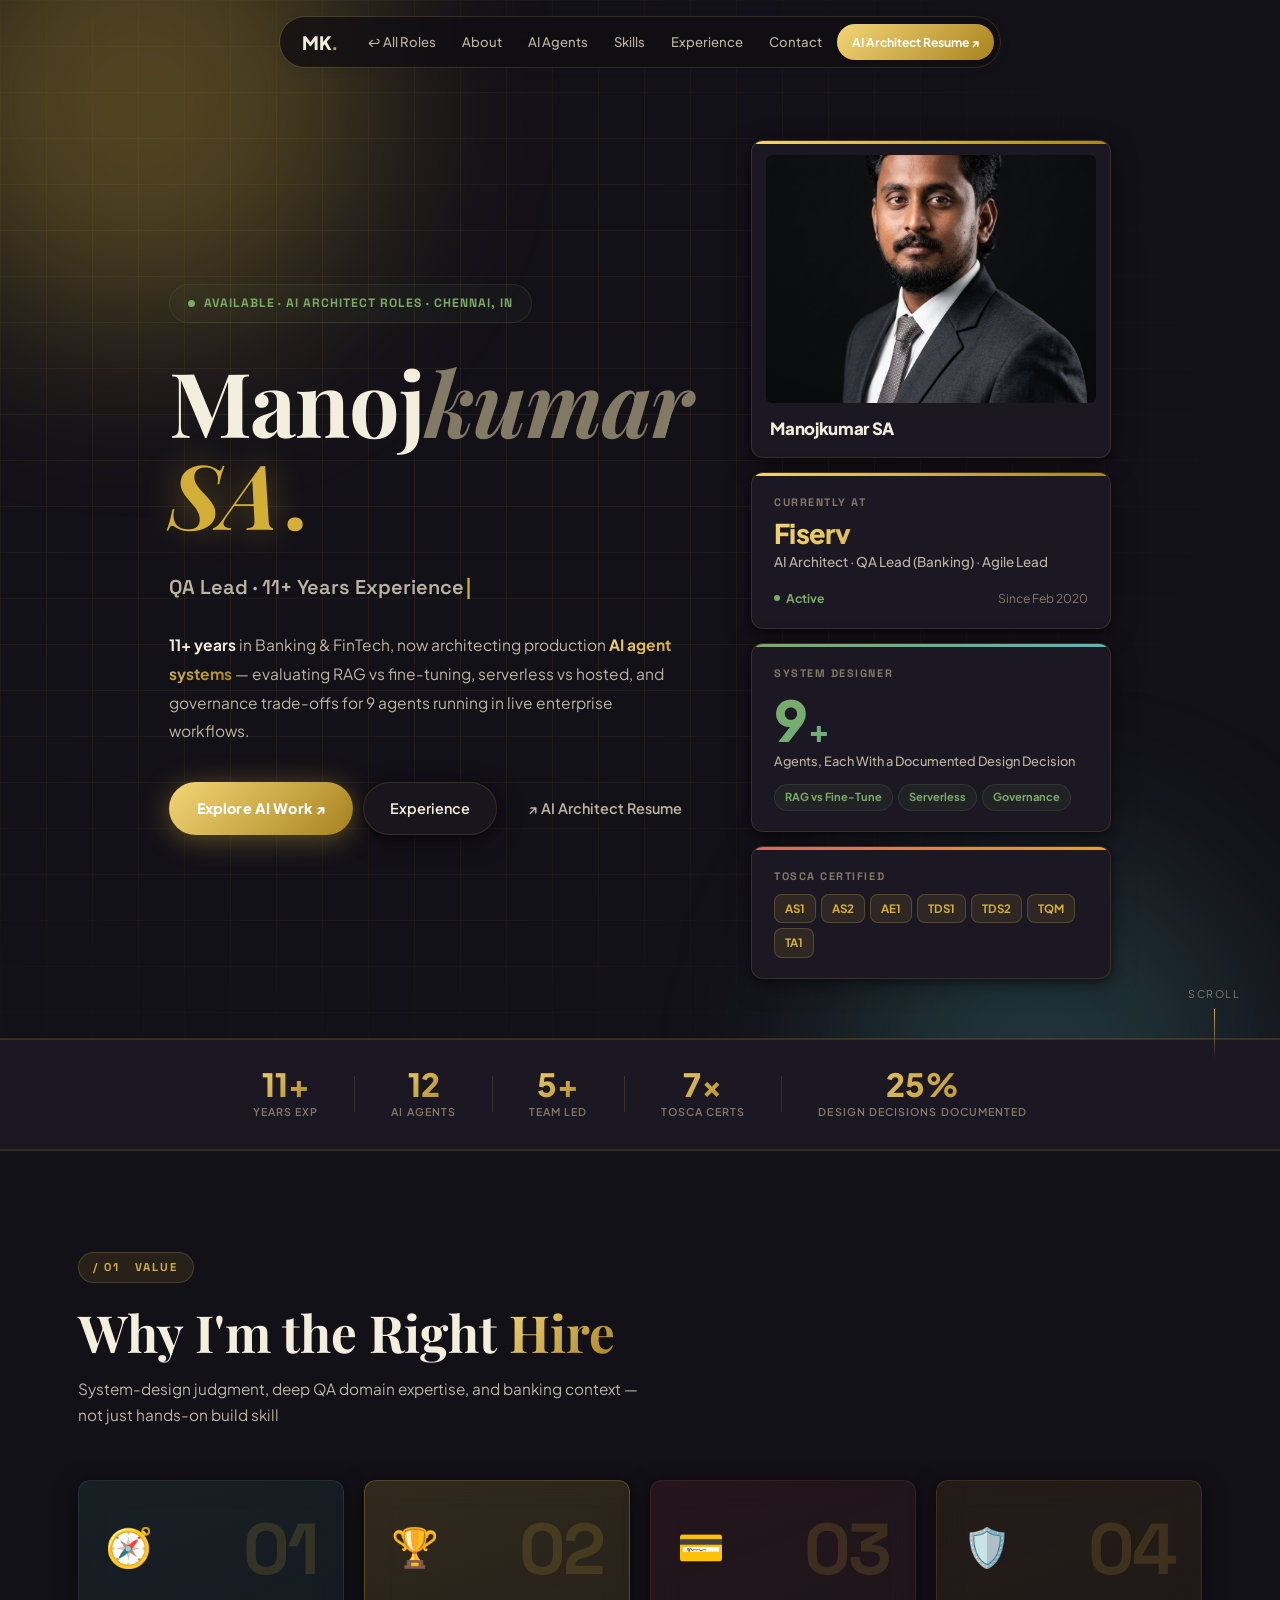
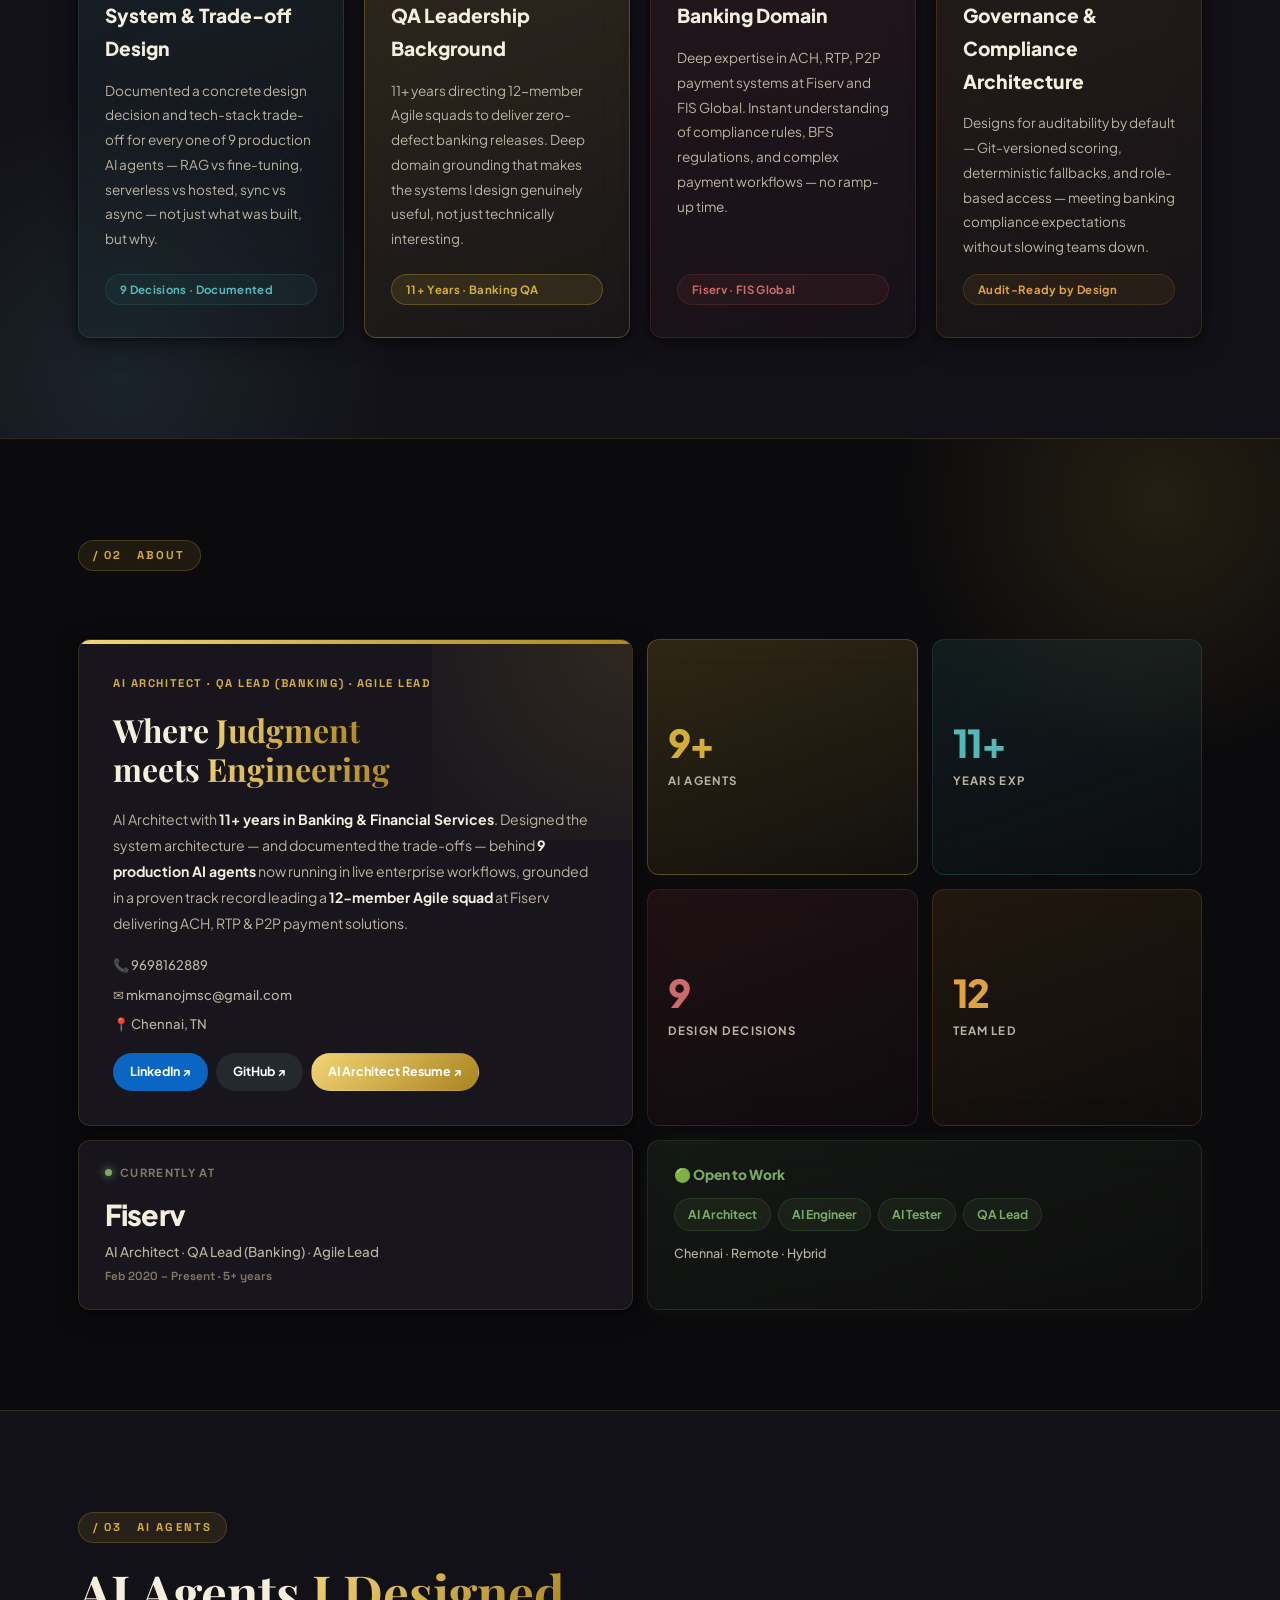
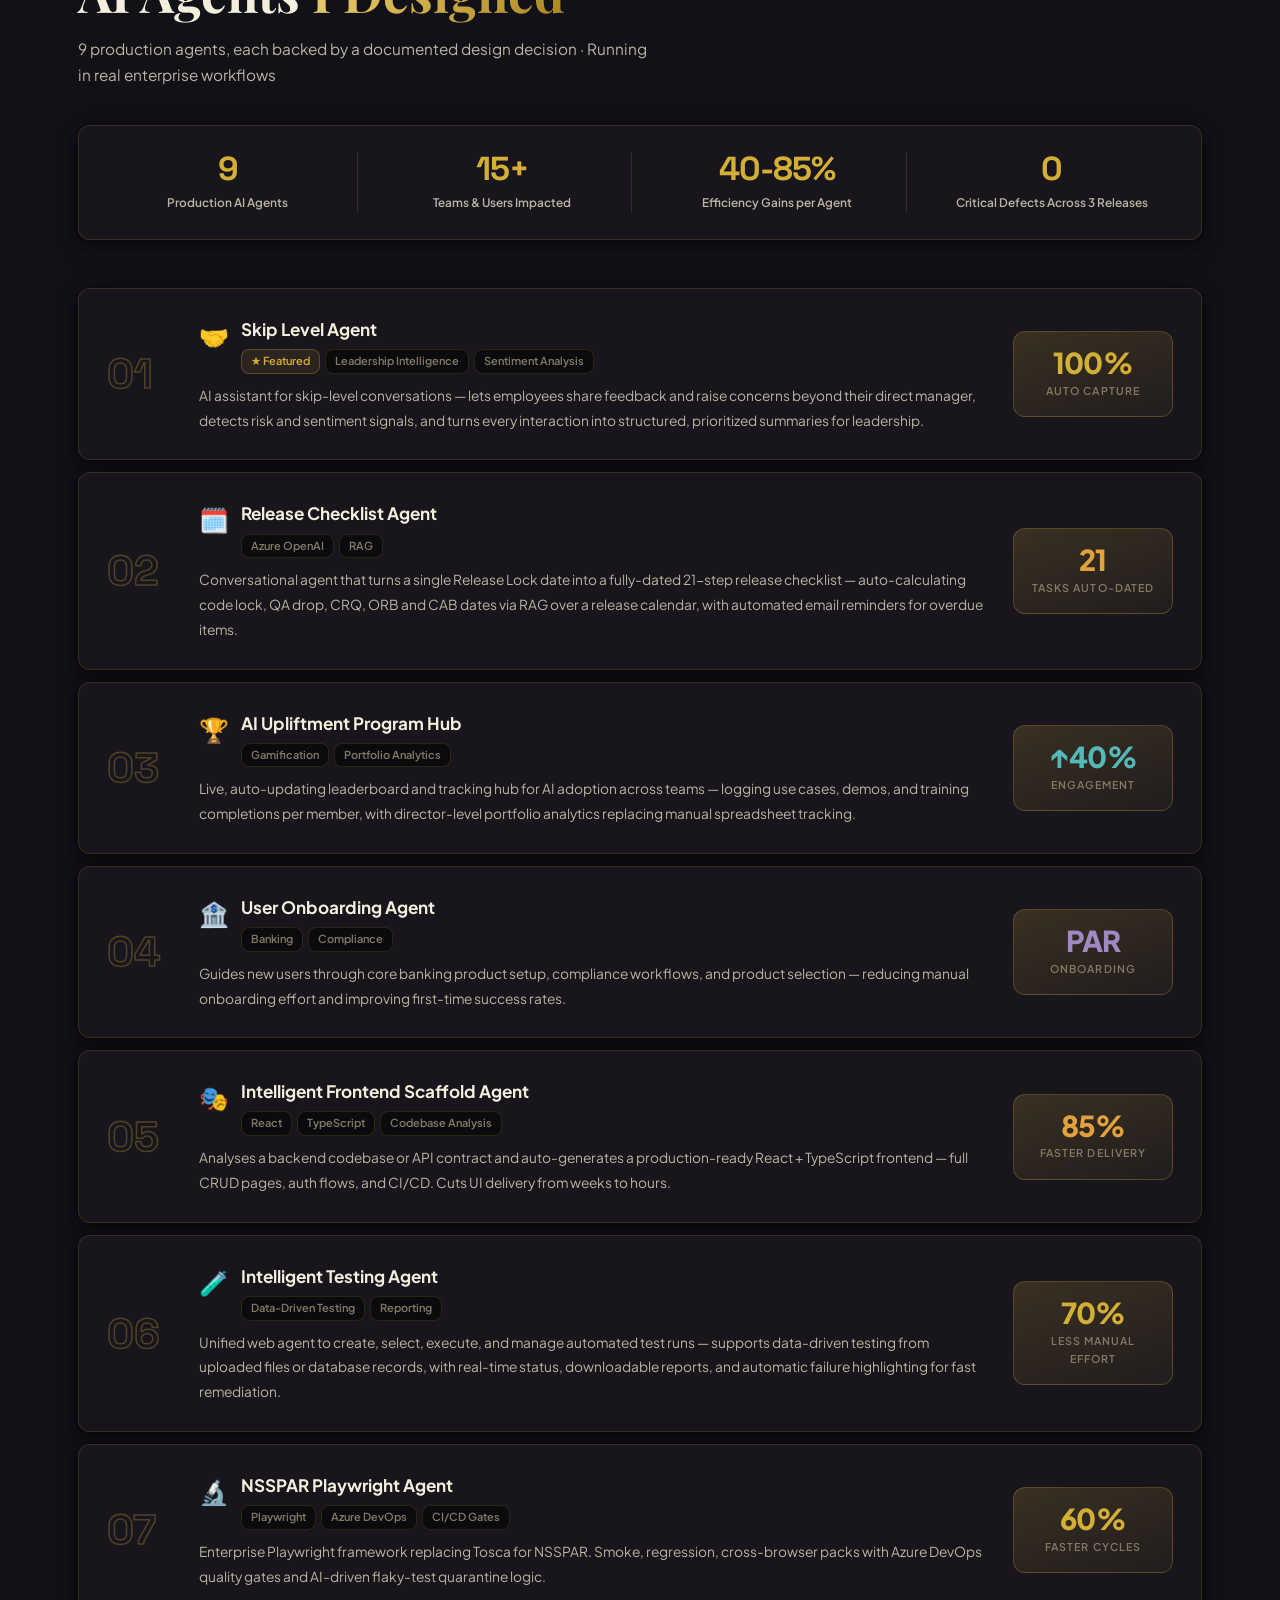
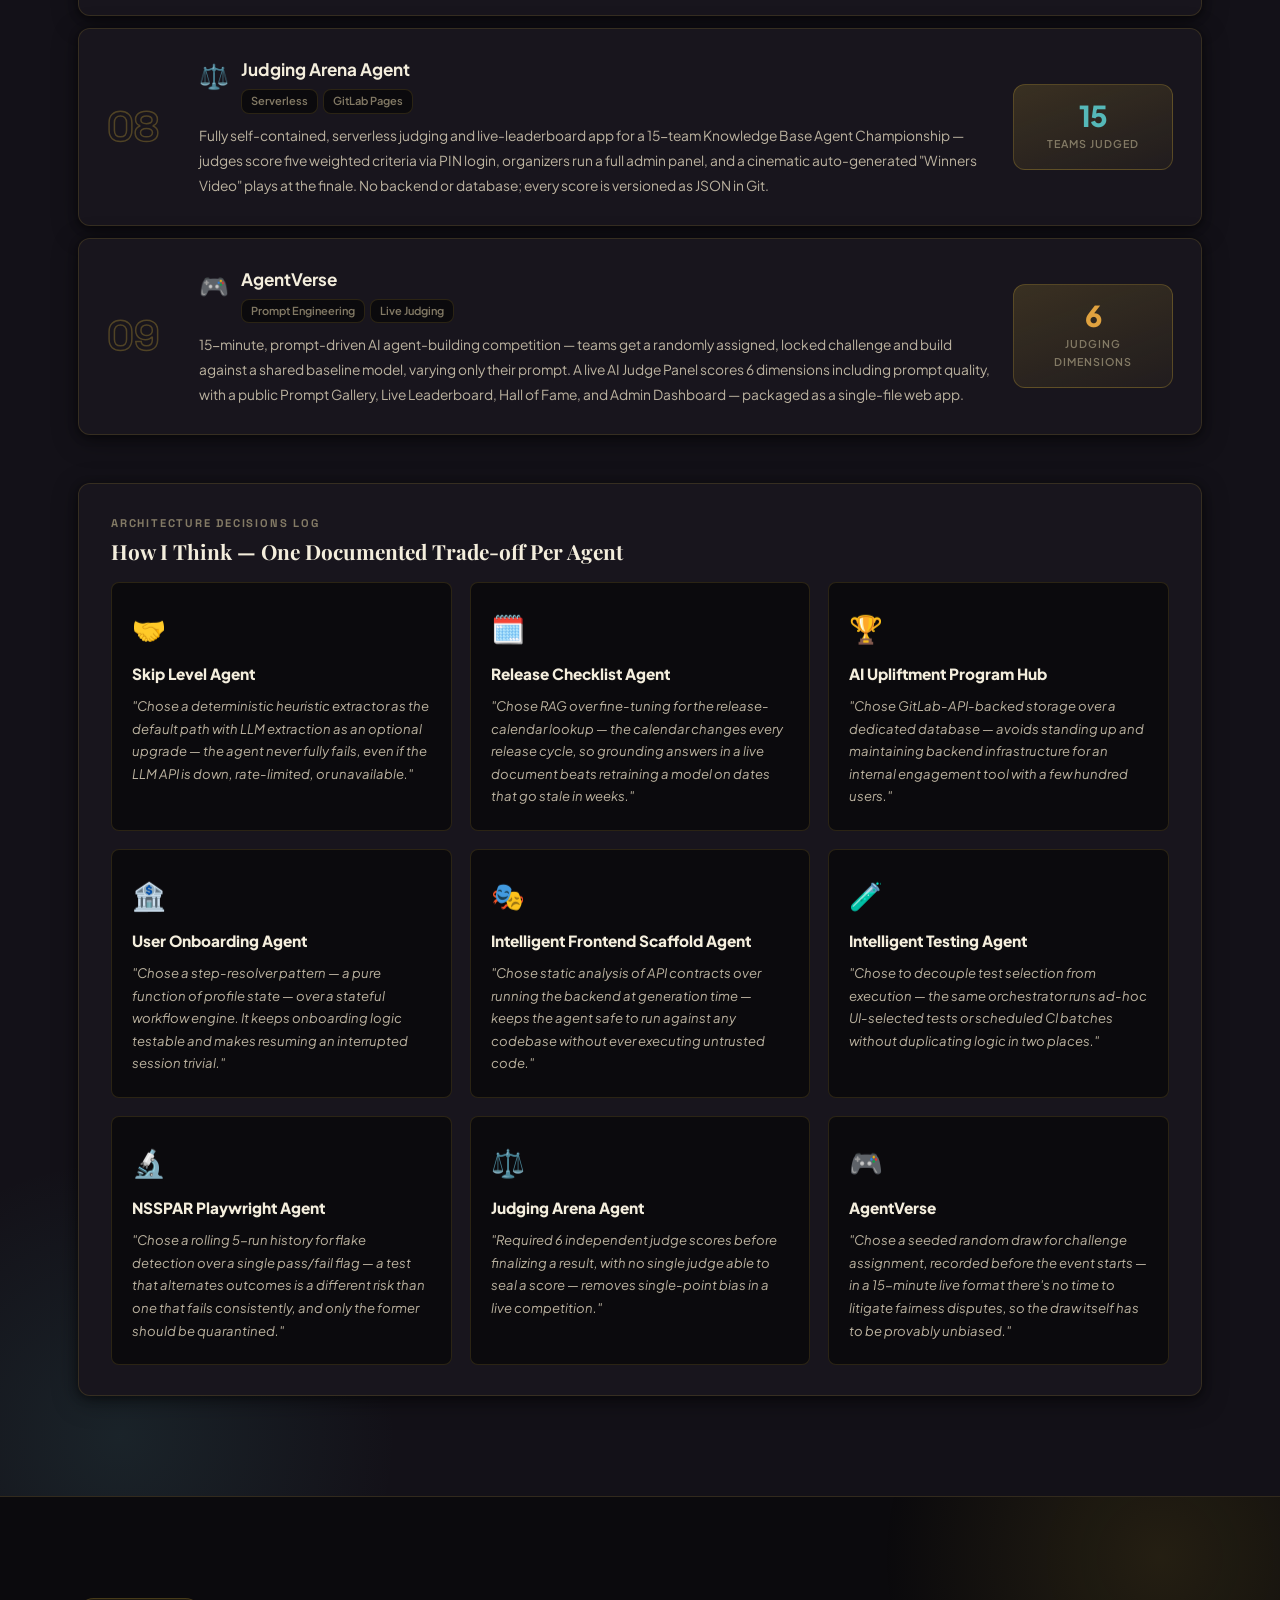
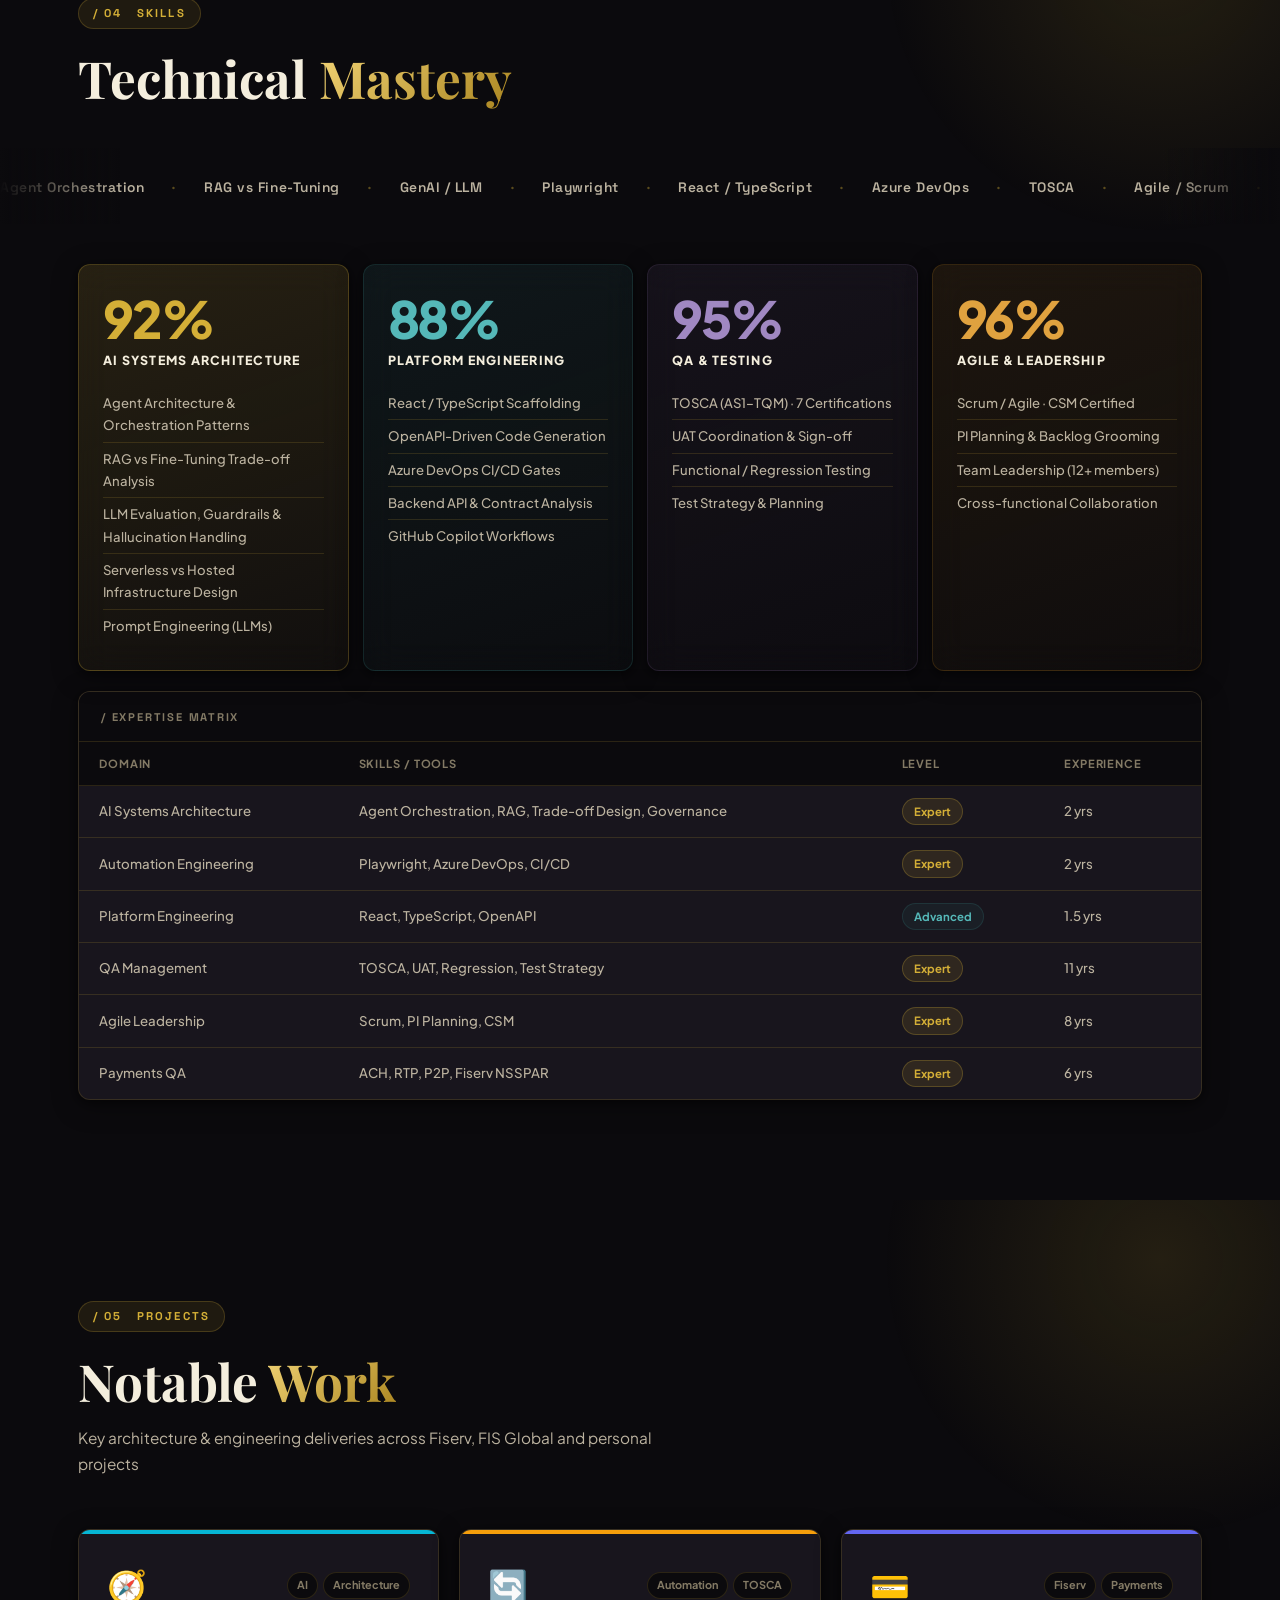
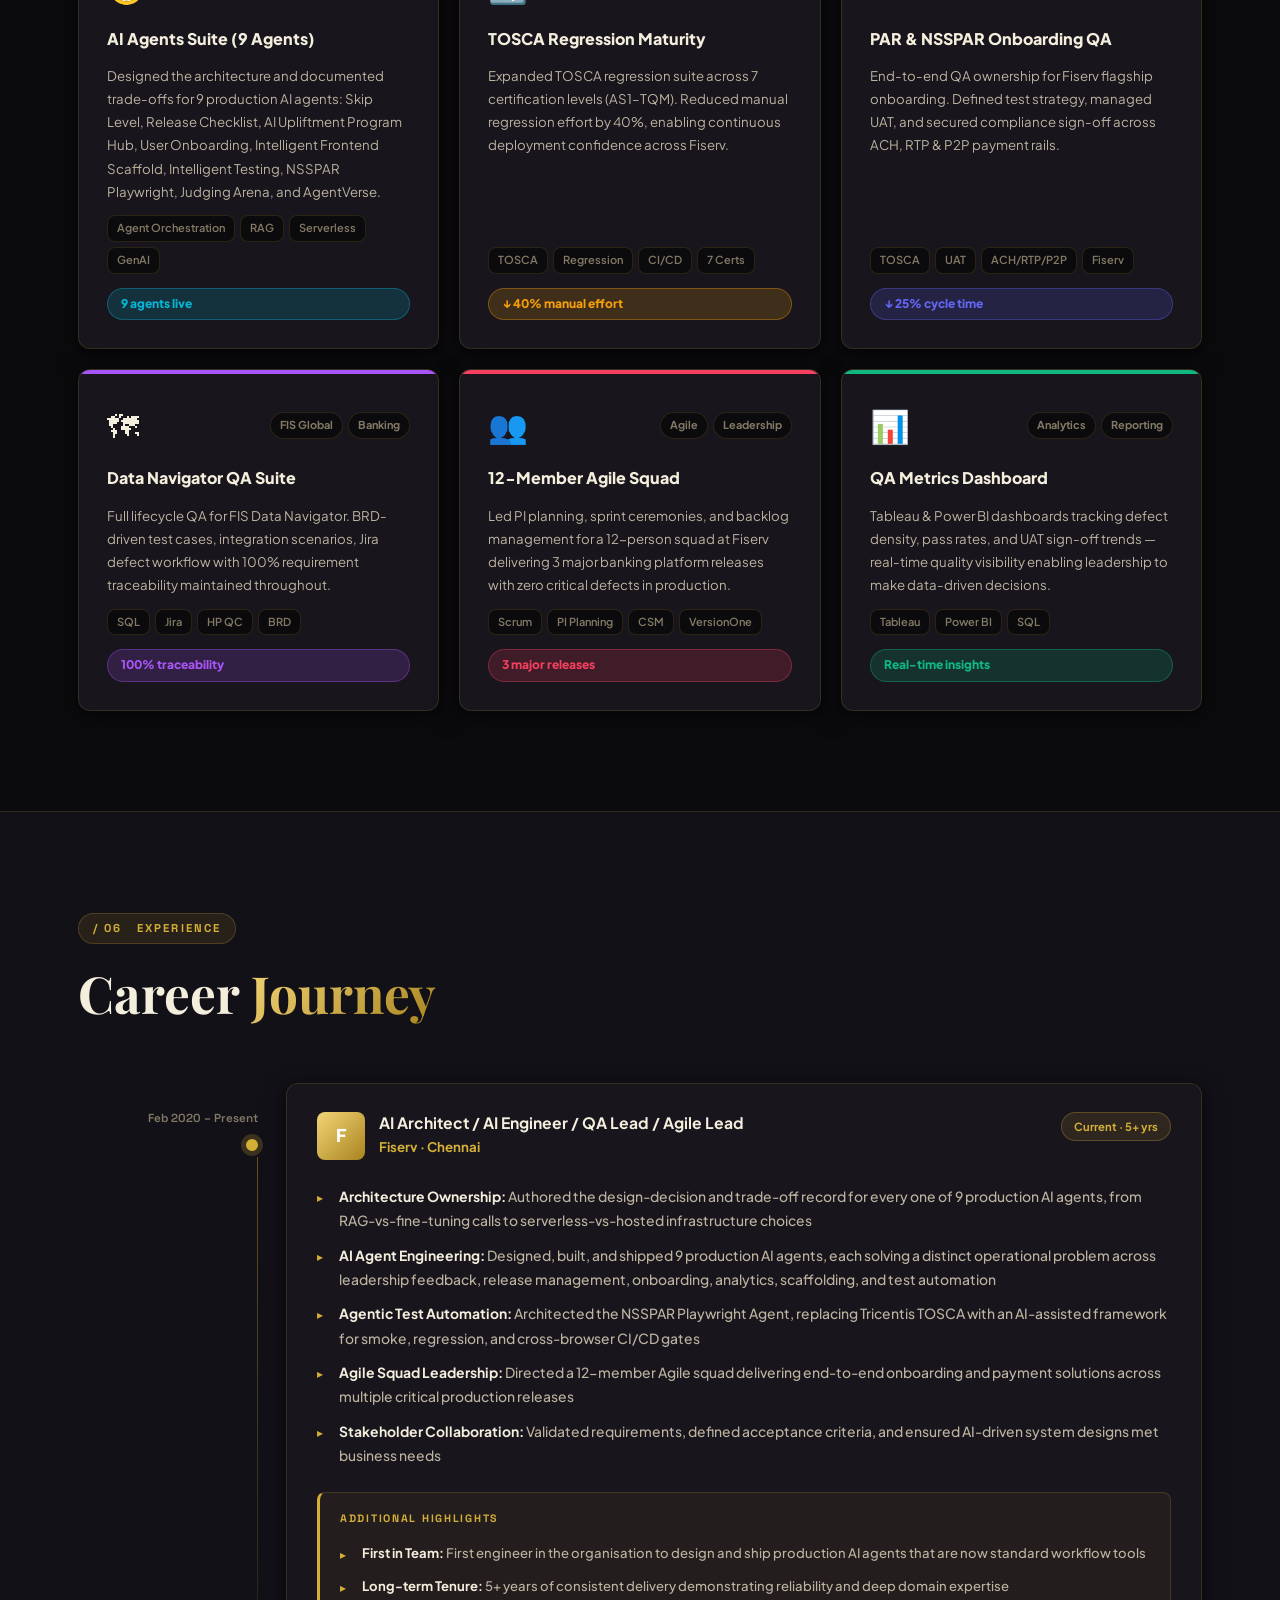
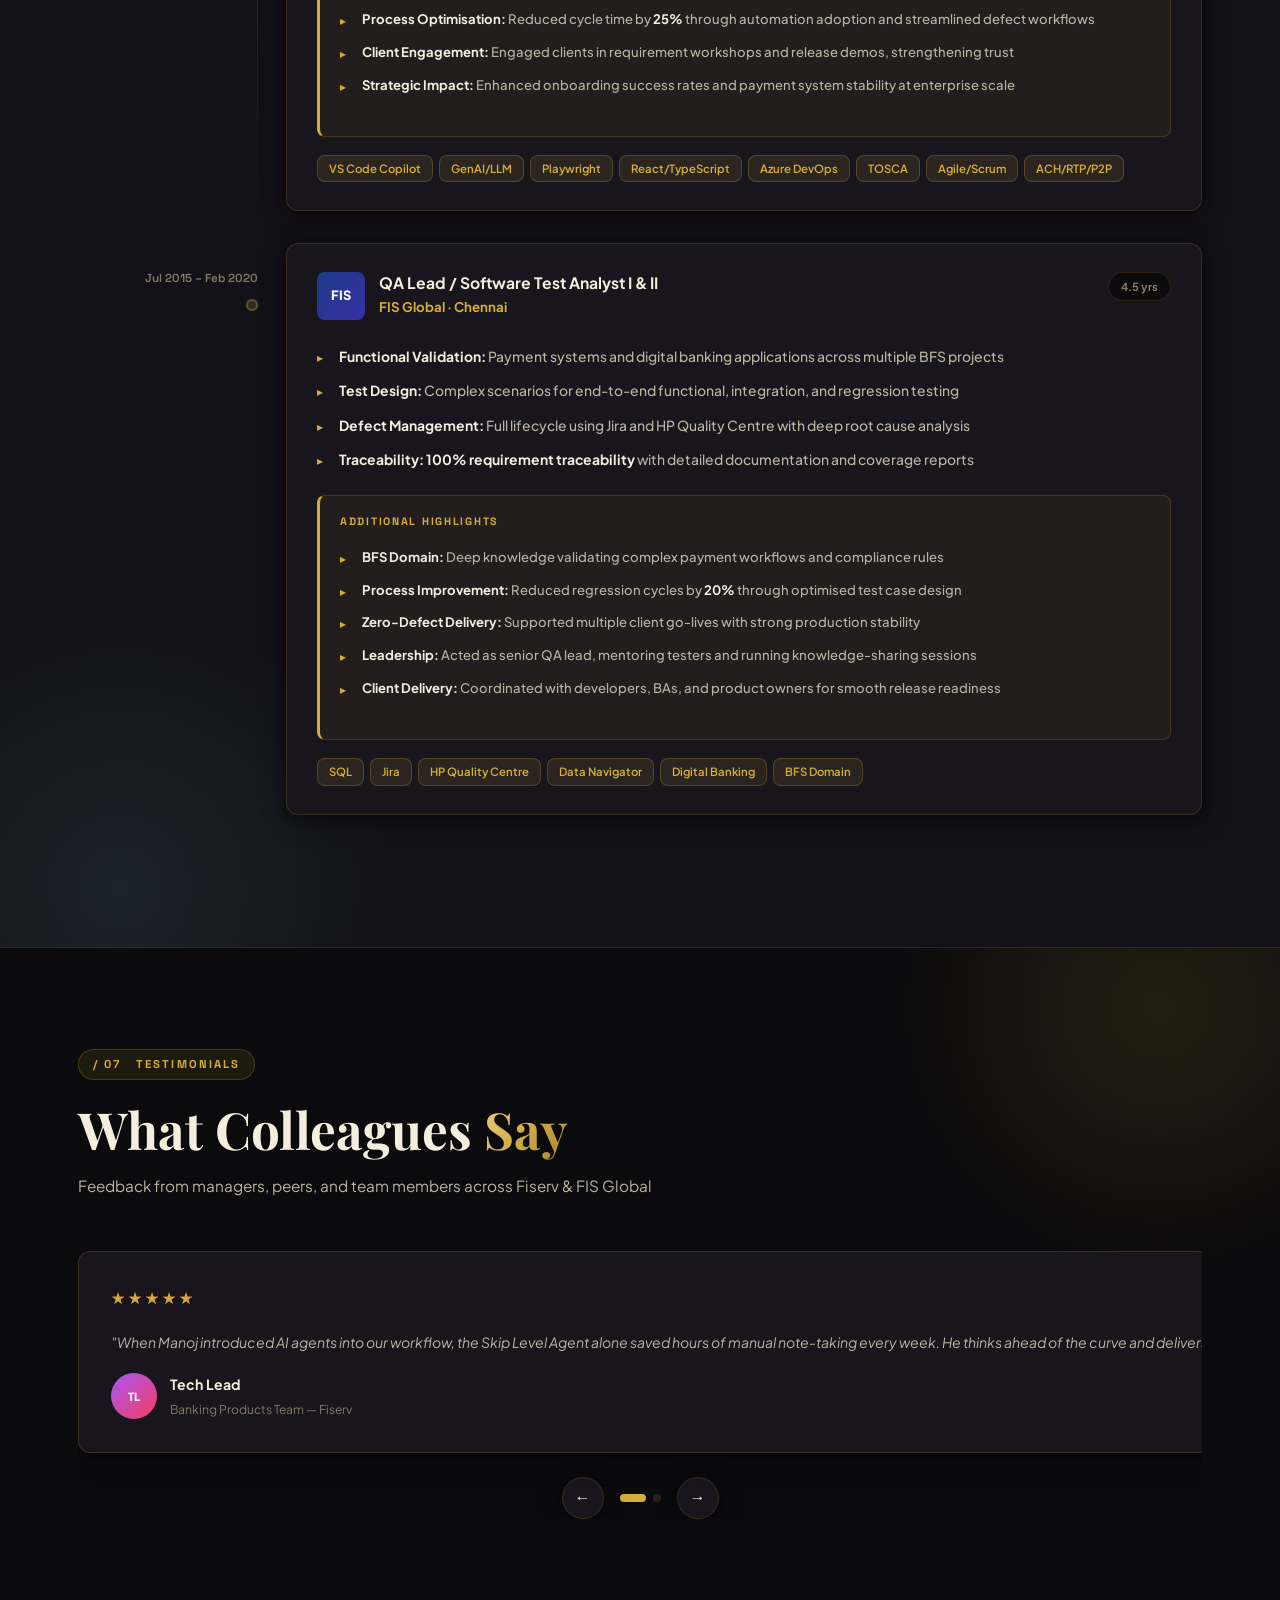
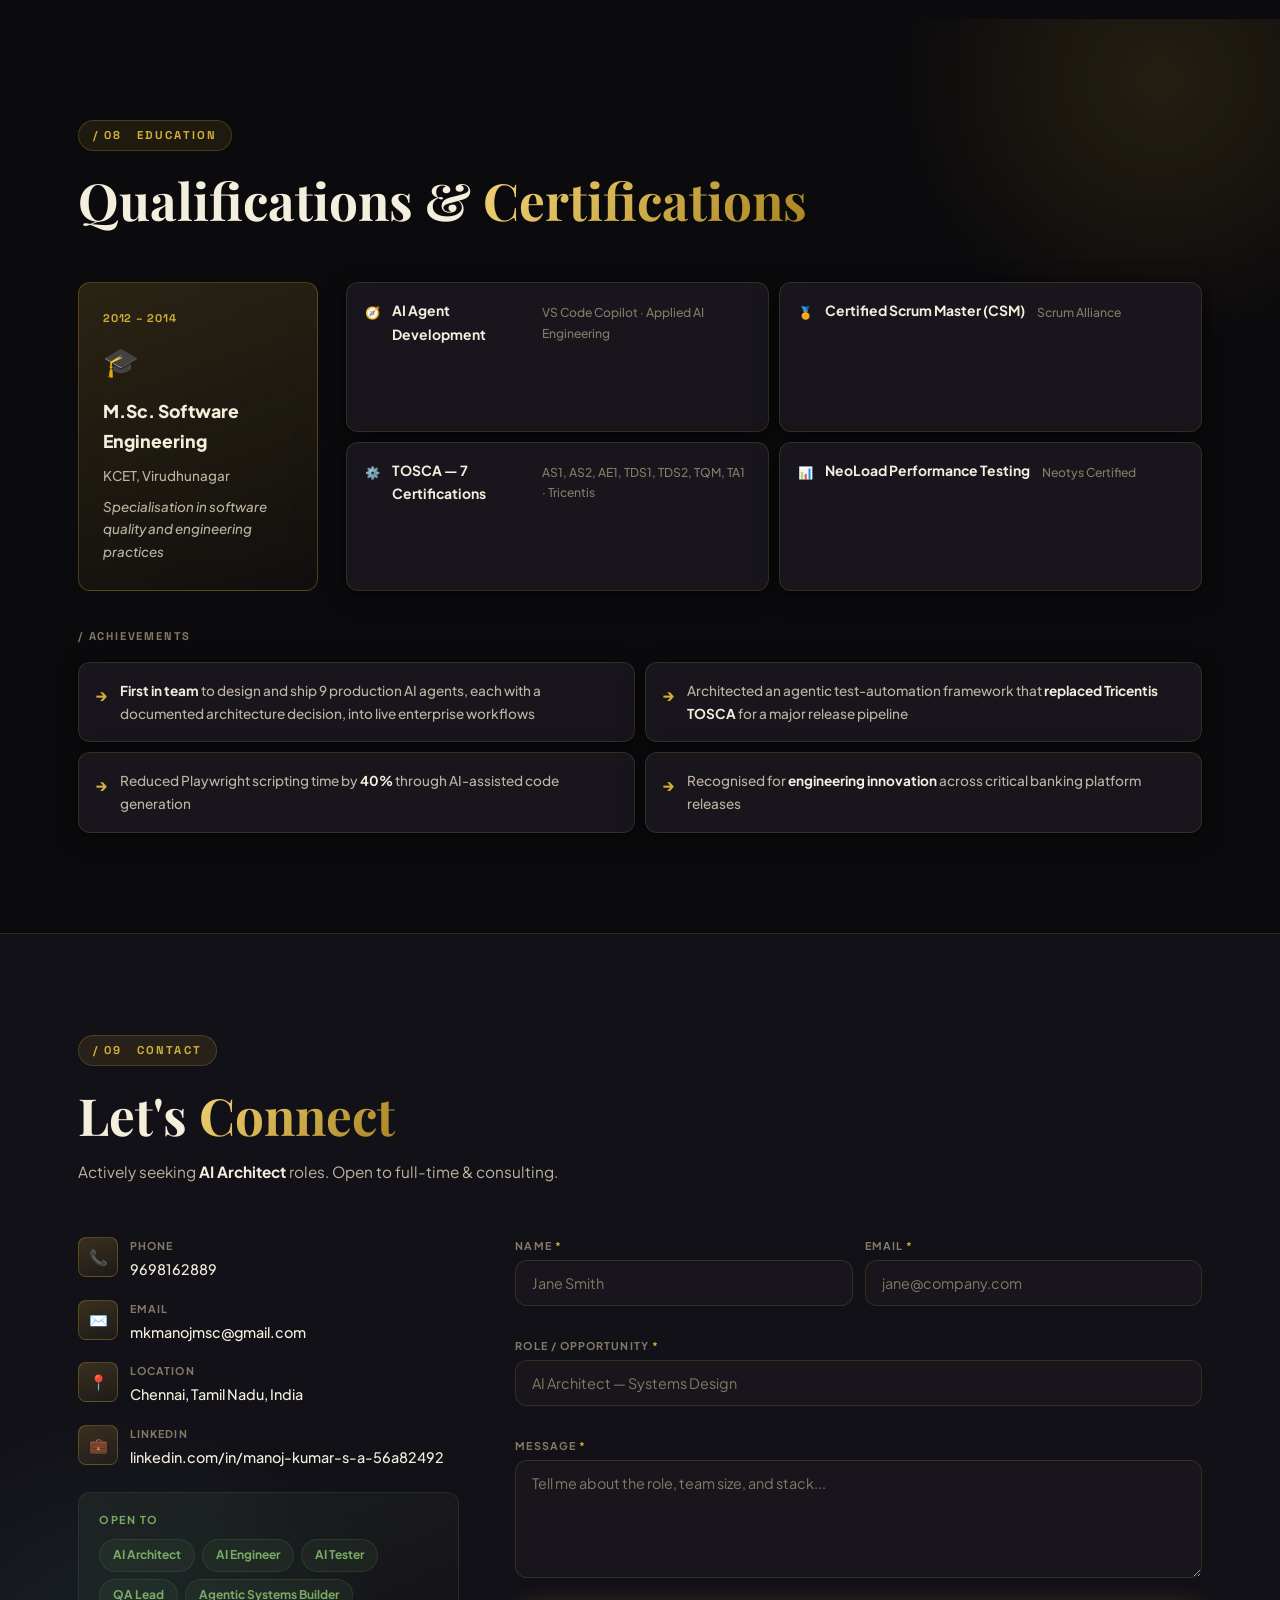
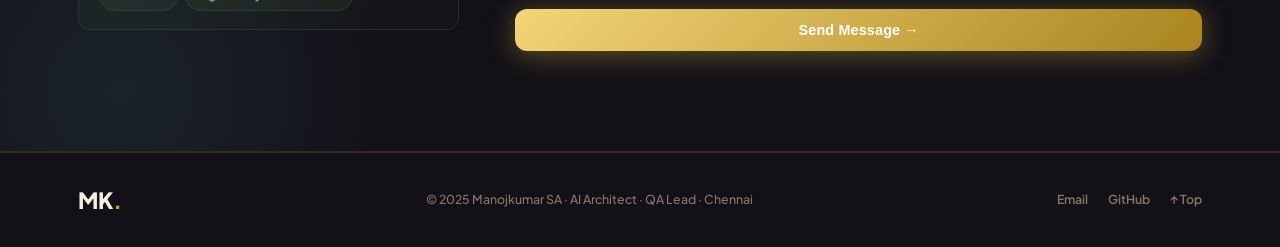
==== index-ai-architect.html @ 72732ecc "Add AI Architect page + resume, Architecture Decisions Log, and link it from role grid/chips" ====
<!DOCTYPE html>
<html lang="en">
<head>
  <meta charset="UTF-8"/>
<meta name="viewport" content="width=device-width, initial-scale=1.0">
  <title>Manojkumar SA — AI Architect · Systems &amp; Platform Design</title>
  <meta name="description" content="AI Architect with 11+ years in Banking &amp; FinTech, designing the system architecture behind 9 production AI agents — RAG vs fine-tuning, serverless vs hosted, and governance trade-offs documented end-to-end."/>
  <link rel="icon" type="image/jpeg" href="profile.jpg"/>
  <link rel="canonical" href="https://manojkumar1792.github.io/Manojkumar-Portfolio/index-ai-architect.html"/>
  <meta property="og:type" content="website"/>
  <meta property="og:title" content="Manojkumar SA — AI Architect · Systems &amp; Platform Design"/>
  <meta property="og:description" content="AI Architect designing the system architecture behind 9 production AI agents — RAG vs fine-tuning, serverless vs hosted, and governance trade-offs documented end-to-end."/>
  <meta property="og:image" content="https://manojkumar1792.github.io/Manojkumar-Portfolio/profile.jpg"/>
  <meta property="og:url" content="https://manojkumar1792.github.io/Manojkumar-Portfolio/index-ai-architect.html"/>
  <meta name="twitter:card" content="summary_large_image"/>
  <meta name="twitter:title" content="Manojkumar SA — AI Architect · Systems &amp; Platform Design"/>
  <meta name="twitter:description" content="AI Architect documenting design decisions and trade-offs behind 9 production AI agents."/>
  <meta name="twitter:image" content="https://manojkumar1792.github.io/Manojkumar-Portfolio/profile.jpg"/>
  <link rel="preconnect" href="https://fonts.googleapis.com"/>
  <link rel="preconnect" href="https://fonts.gstatic.com" crossorigin/>
  <link href="https://fonts.googleapis.com/css2?family=Playfair+Display:ital,wght@0,500;0,600;0,700;0,800;0,900;1,600&family=Plus+Jakarta+Sans:ital,wght@0,300;0,400;0,500;0,600;0,700;0,800;1,400&family=Space+Grotesk:wght@400;500;600;700&display=swap" rel="stylesheet"/>
  <link rel="stylesheet" href="style.css?v=4"/>
</head>
<body>

<!-- Scroll progress & cursor -->
<div id="scrollBar" class="scroll-bar"></div>
<div id="cursorGlow" class="cursor-glow"></div>

<!-- NAV: centered pill -->
<nav id="nav">
  <div class="nav-pill">
    <a href="#hero" class="nav-logo">MK<span>.</span></a>
    <ul class="nav-links" id="navLinks">
      <li><a href="index.html">↩ All Roles</a></li>
      <li><a href="#about">About</a></li>
      <li><a href="#ai-agents">AI Agents</a></li>
      <li><a href="#skills">Skills</a></li>
      <li><a href="#experience">Experience</a></li>
      <li><a href="#contact">Contact</a></li>
    </ul>
    <a href="resume-ai-architect.html" target="_blank" class="nav-resume">AI Architect Resume ↗</a>
    <button class="burger" id="burger" aria-label="Menu"><span></span><span></span><span></span></button>
  </div>
</nav>

<!-- HERO -->
<section class="hero" id="hero">
  <div class="hero-grid-bg"></div>
  <div class="hero-glow g1"></div>
  <div class="hero-glow g2"></div>

  <div class="hero-layout">
    <!-- LEFT -->
    <div class="hero-left">
      <div class="hero-avail">
        <span class="avail-dot"></span>
        Available · AI Architect Roles · Chennai, IN
      </div>

      <h1 class="hero-name">
        <span class="hn-top">Manoj<span class="hn-dim">kumar</span></span>
        <span class="hn-bot"><span class="hn-grad">SA</span><span class="hn-dot">.</span></span>
      </h1>

      <div class="hero-role-wrap">
        <span id="typedRole"></span><span class="role-cursor">|</span>
      </div>

      <p class="hero-desc">
        <strong>11+ years</strong> in Banking &amp; FinTech, now architecting
        production <strong class="hero-ai-label">AI agent systems</strong> — evaluating RAG vs
        fine-tuning, serverless vs hosted, and governance trade-offs for 9 agents
        running in live enterprise workflows.
      </p>

      <div class="hero-actions">
        <a href="#ai-agents" class="btn-neon">Explore AI Work ↗</a>
        <a href="#experience" class="btn-outline">Experience</a>
        <a href="resume-ai-architect.html" target="_blank" class="btn-ghost">↗ AI Architect Resume</a>
      </div>
    </div>

    <!-- RIGHT: floating info cards -->
    <div class="hero-right">
      <div class="hf-card hero-photo-card">
        <img class="hero-photo" src="profile.jpg" alt="Manojkumar SA"/>
        <div class="hero-photo-name">Manojkumar SA</div>
      </div>
      <div class="hf-card hfc-top float-a">
        <div class="hfc-eyebrow">Currently at</div>
        <div class="hfc-co">Fiserv</div>
        <div class="hfc-role">AI Architect · QA Lead (Banking) · Agile Lead</div>
        <div class="hfc-footer">
          <span class="hfc-live"><span></span>Active</span>
          <span>Since Feb 2020</span>
        </div>
      </div>

      <div class="hf-card hfc-mid float-b">
        <div class="hfc-eyebrow">System Designer</div>
        <div class="hfc-big">9<span>+</span></div>
        <div class="hfc-sub">Agents, Each With a Documented Design Decision</div>
        <div class="hfc-tags">
          <span>RAG vs Fine-Tune</span><span>Serverless</span><span>Governance</span>
        </div>
      </div>

      <div class="hf-card hfc-bot float-c">
        <div class="hfc-eyebrow">TOSCA Certified</div>
        <div class="hfc-certs">
          <span>AS1</span><span>AS2</span><span>AE1</span><span>TDS1</span>
          <span>TDS2</span><span>TQM</span><span>TA1</span>
        </div>
      </div>
    </div>
  </div>

  <!-- KPI strip -->
  <div class="hero-kpis">
    <div class="hk"><span class="hk-n">11+</span><span class="hk-l">Years Exp</span></div>
    <div class="hk-sep"></div>
    <div class="hk"><span class="hk-n">9+</span><span class="hk-l">AI Agents</span></div>
    <div class="hk-sep"></div>
    <div class="hk"><span class="hk-n">12</span><span class="hk-l">Team Led</span></div>
    <div class="hk-sep"></div>
    <div class="hk"><span class="hk-n">7×</span><span class="hk-l">TOSCA Certs</span></div>
    <div class="hk-sep"></div>
    <div class="hk"><span class="hk-n">9</span><span class="hk-l">Design Decisions Documented</span></div>
  </div>

  <a class="hero-scroll" href="#about"><span>scroll</span><div class="hs-line"></div></a>
</section>

<!-- WHY HIRE ME -->
<section class="section s-alt" id="value">
  <div class="container">
    <div class="sec-label">/ 01 &nbsp; Value</div>
    <h2 class="sec-h2">Why I'm the Right <span class="text-grad">Hire</span></h2>
    <p class="sec-sub">System-design judgment, deep QA domain expertise, and banking context — not just hands-on build skill</p>
    <div class="vp-grid">

      <div class="vp-card vc-cyan reveal">
        <div class="vp-top"><span class="vp-ico">🧭</span><span class="vp-num">01</span></div>
        <h3>System &amp; Trade-off Design</h3>
        <p>Documented a concrete design decision and tech-stack trade-off for every one of 9 production AI agents — RAG vs fine-tuning, serverless vs hosted, sync vs async — not just what was built, but why.</p>
        <span class="vp-badge">9 Decisions · Documented</span>
      </div>

      <div class="vp-card vc-indigo reveal">
        <div class="vp-top"><span class="vp-ico">🏆</span><span class="vp-num">02</span></div>
        <h3>QA Leadership Background</h3>
        <p>11+ years directing 12-member Agile squads to deliver zero-defect banking releases. Deep domain grounding that makes the systems I design genuinely useful, not just technically interesting.</p>
        <span class="vp-badge">11+ Years · Banking QA</span>
      </div>

      <div class="vp-card vc-rose reveal">
        <div class="vp-top"><span class="vp-ico">💳</span><span class="vp-num">03</span></div>
        <h3>Banking Domain</h3>
        <p>Deep expertise in ACH, RTP, P2P payment systems at Fiserv and FIS Global. Instant understanding of compliance rules, BFS regulations, and complex payment workflows — no ramp-up time.</p>
        <span class="vp-badge">Fiserv · FIS Global</span>
      </div>

      <div class="vp-card vc-amber reveal">
        <div class="vp-top"><span class="vp-ico">🛡️</span><span class="vp-num">04</span></div>
        <h3>Governance &amp; Compliance Architecture</h3>
        <p>Designs for auditability by default — Git-versioned scoring, deterministic fallbacks, and role-based access — meeting banking compliance expectations without slowing teams down.</p>
        <span class="vp-badge">Audit-Ready by Design</span>
      </div>

    </div>
  </div>
</section>

<!-- ABOUT BENTO -->
<section class="section" id="about">
  <div class="container">
    <div class="sec-label">/ 02 &nbsp; About</div>

    <div class="bento">
      <!-- Bio card — 2×2 -->
      <div class="bento-bio reveal">
        <div class="bb-tag">AI Architect · QA Lead (Banking) · Agile Lead</div>
        <h2 class="bb-h">Where <em>Judgment</em><br/>meets <em>Engineering</em></h2>
        <p class="bb-body">AI Architect with <strong>11+ years in Banking &amp; Financial Services</strong>.
        Designed the system architecture — and documented the trade-offs — behind <strong>9 production AI agents</strong> now
        running in live enterprise workflows, grounded in a proven track record leading a <strong>12-member Agile squad</strong>
        at Fiserv delivering ACH, RTP &amp; P2P payment solutions.</p>
        <div class="bb-contacts">
          <a href="tel:9698162889" class="bbc">📞 9698162889</a>
          <a href="mailto:mkmanojmsc@gmail.com" class="bbc">✉ mkmanojmsc@gmail.com</a>
          <span class="bbc">📍 Chennai, TN</span>
        </div>
        <div class="bb-soc">
          <a href="https://www.linkedin.com/in/manoj-kumar-s-a-56a82492/" target="_blank" rel="noopener" class="bbsoc linkedin">LinkedIn ↗</a>
          <a href="https://github.com/Manojkumar1792" target="_blank" rel="noopener" class="bbsoc github">GitHub ↗</a>
          <a href="resume-ai-architect.html" target="_blank" class="bbsoc resume">AI Architect Resume ↗</a>
        </div>
      </div>

      <!-- Stat cards -->
      <div class="bento-stat s1 reveal"><span class="bs-n neon">9+</span><span class="bs-l">AI Agents</span></div>
      <div class="bento-stat s2 reveal"><span class="bs-n blue">11+</span><span class="bs-l">Years Exp</span></div>
      <div class="bento-stat s3 reveal"><span class="bs-n purple">9</span><span class="bs-l">Design Decisions</span></div>
      <div class="bento-stat s4 reveal"><span class="bs-n amber">12</span><span class="bs-l">Team Led</span></div>

      <!-- Currently at -->
      <div class="bento-curr reveal">
        <div class="bc-ind"><span class="bc-live"></span>Currently at</div>
        <div class="bc-name">Fiserv</div>
        <div class="bc-role">AI Architect · QA Lead (Banking) · Agile Lead</div>
        <div class="bc-since">Feb 2020 – Present · 5+ years</div>
      </div>

      <!-- Open to work -->
      <div class="bento-open reveal">
        <div class="bo-badge">🟢 Open to Work</div>
        <div class="bo-roles">
          <span>AI Architect</span><span>AI Engineer</span><span>AI Tester</span><span>QA Lead</span>
        </div>
        <div class="bo-loc">Chennai · Remote · Hybrid</div>
      </div>
    </div>
  </div>
</section>

<!-- AI AGENTS -->
<section class="section s-alt" id="ai-agents">
  <div class="container">
    <div class="sec-label">/ 03 &nbsp; AI Agents</div>
    <h2 class="sec-h2">AI Agents <span class="text-grad">I Designed</span></h2>
    <p class="sec-sub">9 production agents, each backed by a documented design decision · Running in real enterprise workflows</p>

    <div class="impact-strip reveal">
      <div class="impact-item">
        <span class="impact-n">9</span>
        <span class="impact-l">Production AI Agents</span>
      </div>
      <div class="impact-item">
        <span class="impact-n">15+</span>
        <span class="impact-l">Teams &amp; Users Impacted</span>
      </div>
      <div class="impact-item">
        <span class="impact-n">40-85%</span>
        <span class="impact-l">Efficiency Gains per Agent</span>
      </div>
      <div class="impact-item">
        <span class="impact-n">0</span>
        <span class="impact-l">Critical Defects Across 3 Releases</span>
      </div>
    </div>

    <div class="agents-list">

      <div class="agent-card reveal">
        <div class="ac-num">01</div>
        <div class="ac-body">
          <div class="ac-head">
            <span class="ac-ico">🤝</span>
            <div>
              <h3>Skip Level Agent</h3>
              <div class="ac-tags"><span class="act star">★ Featured</span><span class="act">Leadership Intelligence</span><span class="act">Sentiment Analysis</span></div>
            </div>
          </div>
          <p>AI assistant for skip-level conversations — lets employees share feedback and raise concerns beyond their direct manager, detects risk and sentiment signals, and turns every interaction into structured, prioritized summaries for leadership.</p>
        </div>
        <div class="ac-metric">
          <div class="am-val">100%</div>
          <div class="am-label">Auto Capture</div>
        </div>
      </div>

      <div class="agent-card reveal">
        <div class="ac-num">02</div>
        <div class="ac-body">
          <div class="ac-head">
            <span class="ac-ico">🗓️</span>
            <div>
              <h3>Release Checklist Agent</h3>
              <div class="ac-tags"><span class="act">Azure OpenAI</span><span class="act">RAG</span></div>
            </div>
          </div>
          <p>Conversational agent that turns a single Release Lock date into a fully-dated 21-step release checklist — auto-calculating code lock, QA drop, CRQ, ORB and CAB dates via RAG over a release calendar, with automated email reminders for overdue items.</p>
        </div>
        <div class="ac-metric">
          <div class="am-val amber">21</div>
          <div class="am-label">Tasks Auto-Dated</div>
        </div>
      </div>

      <div class="agent-card reveal">
        <div class="ac-num">03</div>
        <div class="ac-body">
          <div class="ac-head">
            <span class="ac-ico">🏆</span>
            <div>
              <h3>AI Upliftment Program Hub</h3>
              <div class="ac-tags"><span class="act">Gamification</span><span class="act">Portfolio Analytics</span></div>
            </div>
          </div>
          <p>Live, auto-updating leaderboard and tracking hub for AI adoption across teams — logging use cases, demos, and training completions per member, with director-level portfolio analytics replacing manual spreadsheet tracking.</p>
        </div>
        <div class="ac-metric">
          <div class="am-val blue">↑40%</div>
          <div class="am-label">Engagement</div>
        </div>
      </div>

      <div class="agent-card reveal">
        <div class="ac-num">04</div>
        <div class="ac-body">
          <div class="ac-head">
            <span class="ac-ico">🏦</span>
            <div>
              <h3>User Onboarding Agent</h3>
              <div class="ac-tags"><span class="act">Banking</span><span class="act">Compliance</span></div>
            </div>
          </div>
          <p>Guides new users through core banking product setup, compliance workflows, and product selection — reducing manual onboarding effort and improving first-time success rates.</p>
        </div>
        <div class="ac-metric">
          <div class="am-val purple">PAR</div>
          <div class="am-label">Onboarding</div>
        </div>
      </div>

      <div class="agent-card reveal">
        <div class="ac-num">05</div>
        <div class="ac-body">
          <div class="ac-head">
            <span class="ac-ico">🎭</span>
            <div>
              <h3>Intelligent Frontend Scaffold Agent</h3>
              <div class="ac-tags"><span class="act">React</span><span class="act">TypeScript</span><span class="act">Codebase Analysis</span></div>
            </div>
          </div>
          <p>Analyses a backend codebase or API contract and auto-generates a production-ready React + TypeScript frontend — full CRUD pages, auth flows, and CI/CD. Cuts UI delivery from weeks to hours.</p>
        </div>
        <div class="ac-metric">
          <div class="am-val amber">85%</div>
          <div class="am-label">Faster Delivery</div>
        </div>
      </div>

      <div class="agent-card reveal">
        <div class="ac-num">06</div>
        <div class="ac-body">
          <div class="ac-head">
            <span class="ac-ico">🧪</span>
            <div>
              <h3>Intelligent Testing Agent</h3>
              <div class="ac-tags"><span class="act">Data-Driven Testing</span><span class="act">Reporting</span></div>
            </div>
          </div>
          <p>Unified web agent to create, select, execute, and manage automated test runs — supports data-driven testing from uploaded files or database records, with real-time status, downloadable reports, and automatic failure highlighting for fast remediation.</p>
        </div>
        <div class="ac-metric">
          <div class="am-val">70%</div>
          <div class="am-label">Less Manual Effort</div>
        </div>
      </div>

      <div class="agent-card reveal">
        <div class="ac-num">07</div>
        <div class="ac-body">
          <div class="ac-head">
            <span class="ac-ico">🔬</span>
            <div>
              <h3>NSSPAR Playwright Agent</h3>
              <div class="ac-tags"><span class="act">Playwright</span><span class="act">Azure DevOps</span><span class="act">CI/CD Gates</span></div>
            </div>
          </div>
          <p>Enterprise Playwright framework replacing Tosca for NSSPAR. Smoke, regression, cross-browser packs with Azure DevOps quality gates and AI-driven flaky-test quarantine logic.</p>
        </div>
        <div class="ac-metric">
          <div class="am-val">60%</div>
          <div class="am-label">Faster Cycles</div>
        </div>
      </div>

      <div class="agent-card reveal">
        <div class="ac-num">08</div>
        <div class="ac-body">
          <div class="ac-head">
            <span class="ac-ico">⚖️</span>
            <div>
              <h3>Judging Arena Agent</h3>
              <div class="ac-tags"><span class="act">Serverless</span><span class="act">GitLab Pages</span></div>
            </div>
          </div>
          <p>Fully self-contained, serverless judging and live-leaderboard app for a 15-team Knowledge Base Agent Championship — judges score five weighted criteria via PIN login, organizers run a full admin panel, and a cinematic auto-generated "Winners Video" plays at the finale. No backend or database; every score is versioned as JSON in Git.</p>
        </div>
        <div class="ac-metric">
          <div class="am-val blue">15</div>
          <div class="am-label">Teams Judged</div>
        </div>
      </div>

      <div class="agent-card reveal">
        <div class="ac-num">09</div>
        <div class="ac-body">
          <div class="ac-head">
            <span class="ac-ico">🎮</span>
            <div>
              <h3>AgentVerse</h3>
              <div class="ac-tags"><span class="act">Prompt Engineering</span><span class="act">Live Judging</span></div>
            </div>
          </div>
          <p>15-minute, prompt-driven AI agent-building competition — teams get a randomly assigned, locked challenge and build against a shared baseline model, varying only their prompt. A live AI Judge Panel scores 6 dimensions including prompt quality, with a public Prompt Gallery, Live Leaderboard, Hall of Fame, and Admin Dashboard — packaged as a single-file web app.</p>
        </div>
        <div class="ac-metric">
          <div class="am-val amber">6</div>
          <div class="am-label">Judging Dimensions</div>
        </div>
      </div>

    </div>

    <div class="eval-block">
      <div class="ach-label" style="margin-bottom:6px;">Architecture Decisions Log</div>
      <h3 class="bb-h" style="font-size:1.3rem;">How I Think — One Documented Trade-off Per Agent</h3>
      <div class="eval-grid">
        <div class="eval-card">
          <span class="eval-ico">🤝</span>
          <h4>Skip Level Agent</h4>
          <p><em>"Chose a deterministic heuristic extractor as the default path with LLM extraction as an optional upgrade — the agent never fully fails, even if the LLM API is down, rate-limited, or unavailable."</em></p>
        </div>
        <div class="eval-card">
          <span class="eval-ico">🗓️</span>
          <h4>Release Checklist Agent</h4>
          <p><em>"Chose RAG over fine-tuning for the release-calendar lookup — the calendar changes every release cycle, so grounding answers in a live document beats retraining a model on dates that go stale in weeks."</em></p>
        </div>
        <div class="eval-card">
          <span class="eval-ico">🏆</span>
          <h4>AI Upliftment Program Hub</h4>
          <p><em>"Chose GitLab-API-backed storage over a dedicated database — avoids standing up and maintaining backend infrastructure for an internal engagement tool with a few hundred users."</em></p>
        </div>
        <div class="eval-card">
          <span class="eval-ico">🏦</span>
          <h4>User Onboarding Agent</h4>
          <p><em>"Chose a step-resolver pattern — a pure function of profile state — over a stateful workflow engine. It keeps onboarding logic testable and makes resuming an interrupted session trivial."</em></p>
        </div>
        <div class="eval-card">
          <span class="eval-ico">🎭</span>
          <h4>Intelligent Frontend Scaffold Agent</h4>
          <p><em>"Chose static analysis of API contracts over running the backend at generation time — keeps the agent safe to run against any codebase without ever executing untrusted code."</em></p>
        </div>
        <div class="eval-card">
          <span class="eval-ico">🧪</span>
          <h4>Intelligent Testing Agent</h4>
          <p><em>"Chose to decouple test selection from execution — the same orchestrator runs ad-hoc UI-selected tests or scheduled CI batches without duplicating logic in two places."</em></p>
        </div>
        <div class="eval-card">
          <span class="eval-ico">🔬</span>
          <h4>NSSPAR Playwright Agent</h4>
          <p><em>"Chose a rolling 5-run history for flake detection over a single pass/fail flag — a test that alternates outcomes is a different risk than one that fails consistently, and only the former should be quarantined."</em></p>
        </div>
        <div class="eval-card">
          <span class="eval-ico">⚖️</span>
          <h4>Judging Arena Agent</h4>
          <p><em>"Required 6 independent judge scores before finalizing a result, with no single judge able to seal a score — removes single-point bias in a live competition."</em></p>
        </div>
        <div class="eval-card">
          <span class="eval-ico">🎮</span>
          <h4>AgentVerse</h4>
          <p><em>"Chose a seeded random draw for challenge assignment, recorded before the event starts — in a 15-minute live format there's no time to litigate fairness disputes, so the draw itself has to be provably unbiased."</em></p>
        </div>
      </div>
    </div>
  </div>
</section>

<!-- SKILLS -->
<section class="section" id="skills">
  <div class="container">
    <div class="sec-label">/ 04 &nbsp; Skills</div>
    <h2 class="sec-h2">Technical <span class="text-grad">Mastery</span></h2>
  </div>

  <!-- Marquee ticker -->
  <div class="ticker-wrap">
    <div class="ticker-track">
      <div class="ticker-inner">
        <span>Agent Orchestration</span><span class="td">·</span><span>RAG vs Fine-Tuning</span><span class="td">·</span>
        <span>GenAI / LLM</span><span class="td">·</span><span>Playwright</span><span class="td">·</span>
        <span>React / TypeScript</span><span class="td">·</span><span>Azure DevOps</span><span class="td">·</span>
        <span>TOSCA</span><span class="td">·</span><span>Agile / Scrum</span><span class="td">·</span>
        <span>Jira</span><span class="td">·</span><span>SQL</span><span class="td">·</span>
        <span>ACH · RTP · P2P</span><span class="td">·</span><span>Confluence</span><span class="td">·</span>
        <span>Agent Orchestration</span><span class="td">·</span><span>RAG vs Fine-Tuning</span><span class="td">·</span>
        <span>GenAI / LLM</span><span class="td">·</span><span>Playwright</span><span class="td">·</span>
        <span>React / TypeScript</span><span class="td">·</span><span>Azure DevOps</span><span class="td">·</span>
        <span>TOSCA</span><span class="td">·</span><span>Agile / Scrum</span><span class="td">·</span>
        <span>Jira</span><span class="td">·</span><span>SQL</span><span class="td">·</span>
        <span>ACH · RTP · P2P</span><span class="td">·</span><span>Confluence</span><span class="td">·</span>
      </div>
    </div>
  </div>

  <div class="container">
    <div class="skills-bento">
      <div class="sk-bcard reveal">
        <div class="skb-pct neon">92%</div>
        <div class="skb-cat">AI Systems Architecture</div>
        <ul class="skb-list">
          <li>Agent Architecture &amp; Orchestration Patterns</li>
          <li>RAG vs Fine-Tuning Trade-off Analysis</li>
          <li>LLM Evaluation, Guardrails &amp; Hallucination Handling</li>
          <li>Serverless vs Hosted Infrastructure Design</li>
          <li>Prompt Engineering (LLMs)</li>
        </ul>
      </div>
      <div class="sk-bcard reveal">
        <div class="skb-pct blue">88%</div>
        <div class="skb-cat">Platform Engineering</div>
        <ul class="skb-list">
          <li>React / TypeScript Scaffolding</li>
          <li>OpenAPI-Driven Code Generation</li>
          <li>Azure DevOps CI/CD Gates</li>
          <li>Backend API &amp; Contract Analysis</li>
          <li>GitHub Copilot Workflows</li>
        </ul>
      </div>
      <div class="sk-bcard reveal">
        <div class="skb-pct purple">95%</div>
        <div class="skb-cat">QA &amp; Testing</div>
        <ul class="skb-list">
          <li>TOSCA (AS1–TQM) · 7 Certifications</li>
          <li>UAT Coordination &amp; Sign-off</li>
          <li>Functional / Regression Testing</li>
          <li>Test Strategy &amp; Planning</li>
        </ul>
      </div>
      <div class="sk-bcard reveal">
        <div class="skb-pct amber">96%</div>
        <div class="skb-cat">Agile &amp; Leadership</div>
        <ul class="skb-list">
          <li>Scrum / Agile · CSM Certified</li>
          <li>PI Planning &amp; Backlog Grooming</li>
          <li>Team Leadership (12+ members)</li>
          <li>Cross-functional Collaboration</li>
        </ul>
      </div>
    </div>

    <div class="matrix-card reveal">
      <div class="mx-label">/ Expertise Matrix</div>
      <table class="mx-table">
        <thead><tr><th>Domain</th><th>Skills / Tools</th><th>Level</th><th>Experience</th></tr></thead>
        <tbody>
          <tr><td>AI Systems Architecture</td><td>Agent Orchestration, RAG, Trade-off Design, Governance</td><td><span class="lv ex">Expert</span></td><td>2 yrs</td></tr>
          <tr><td>Automation Engineering</td><td>Playwright, Azure DevOps, CI/CD</td><td><span class="lv ex">Expert</span></td><td>2 yrs</td></tr>
          <tr><td>Platform Engineering</td><td>React, TypeScript, OpenAPI</td><td><span class="lv ad">Advanced</span></td><td>1.5 yrs</td></tr>
          <tr><td>QA Management</td><td>TOSCA, UAT, Regression, Test Strategy</td><td><span class="lv ex">Expert</span></td><td>11 yrs</td></tr>
          <tr><td>Agile Leadership</td><td>Scrum, PI Planning, CSM</td><td><span class="lv ex">Expert</span></td><td>8 yrs</td></tr>
          <tr><td>Payments QA</td><td>ACH, RTP, P2P, Fiserv NSSPAR</td><td><span class="lv ex">Expert</span></td><td>6 yrs</td></tr>
        </tbody>
      </table>
    </div>
  </div>
</section>

<!-- PROJECTS -->
<section class="section" id="projects">
  <div class="container">
    <div class="sec-label">/ 05 &nbsp; Projects</div>
    <h2 class="sec-h2">Notable <span class="text-grad">Work</span></h2>
    <p class="sec-sub">Key architecture &amp; engineering deliveries across Fiserv, FIS Global and personal projects</p>
    <div class="proj-grid">

      <div class="proj-card reveal" style="--ac:#06b6d4">
        <div class="pc-stripe"></div>
        <div class="pc-head"><span class="pc-ico">🧭</span><div class="pc-tags"><span>AI</span><span>Architecture</span></div></div>
        <h3>AI Agents Suite (9 Agents)</h3>
        <p>Designed the architecture and documented trade-offs for 9 production AI agents: Skip Level, Release Checklist, AI Upliftment Program Hub, User Onboarding, Intelligent Frontend Scaffold, Intelligent Testing, NSSPAR Playwright, Judging Arena, and AgentVerse.</p>
        <div class="pc-chips"><span>Agent Orchestration</span><span>RAG</span><span>Serverless</span><span>GenAI</span></div>
        <div class="pc-impact" style="--ic:#06b6d4">9 agents live</div>
      </div>

      <div class="proj-card reveal" style="--ac:#f59e0b">
        <div class="pc-stripe"></div>
        <div class="pc-head"><span class="pc-ico">🔄</span><div class="pc-tags"><span>Automation</span><span>TOSCA</span></div></div>
        <h3>TOSCA Regression Maturity</h3>
        <p>Expanded TOSCA regression suite across 7 certification levels (AS1–TQM). Reduced manual regression effort by 40%, enabling continuous deployment confidence across Fiserv.</p>
        <div class="pc-chips"><span>TOSCA</span><span>Regression</span><span>CI/CD</span><span>7 Certs</span></div>
        <div class="pc-impact" style="--ic:#f59e0b">↓ 40% manual effort</div>
      </div>

      <div class="proj-card reveal" style="--ac:#6366f1">
        <div class="pc-stripe"></div>
        <div class="pc-head"><span class="pc-ico">💳</span><div class="pc-tags"><span>Fiserv</span><span>Payments</span></div></div>
        <h3>PAR &amp; NSSPAR Onboarding QA</h3>
        <p>End-to-end QA ownership for Fiserv flagship onboarding. Defined test strategy, managed UAT, and secured compliance sign-off across ACH, RTP &amp; P2P payment rails.</p>
        <div class="pc-chips"><span>TOSCA</span><span>UAT</span><span>ACH/RTP/P2P</span><span>Fiserv</span></div>
        <div class="pc-impact" style="--ic:#6366f1">↓ 25% cycle time</div>
      </div>

      <div class="proj-card reveal" style="--ac:#a855f7">
        <div class="pc-stripe"></div>
        <div class="pc-head"><span class="pc-ico">🗺</span><div class="pc-tags"><span>FIS Global</span><span>Banking</span></div></div>
        <h3>Data Navigator QA Suite</h3>
        <p>Full lifecycle QA for FIS Data Navigator. BRD-driven test cases, integration scenarios, Jira defect workflow with 100% requirement traceability maintained throughout.</p>
        <div class="pc-chips"><span>SQL</span><span>Jira</span><span>HP QC</span><span>BRD</span></div>
        <div class="pc-impact" style="--ic:#a855f7">100% traceability</div>
      </div>

      <div class="proj-card reveal" style="--ac:#f43f5e">
        <div class="pc-stripe"></div>
        <div class="pc-head"><span class="pc-ico">👥</span><div class="pc-tags"><span>Agile</span><span>Leadership</span></div></div>
        <h3>12-Member Agile Squad</h3>
        <p>Led PI planning, sprint ceremonies, and backlog management for a 12-person squad at Fiserv delivering 3 major banking platform releases with zero critical defects in production.</p>
        <div class="pc-chips"><span>Scrum</span><span>PI Planning</span><span>CSM</span><span>VersionOne</span></div>
        <div class="pc-impact" style="--ic:#f43f5e">3 major releases</div>
      </div>

      <div class="proj-card reveal" style="--ac:#10b981">
        <div class="pc-stripe"></div>
        <div class="pc-head"><span class="pc-ico">📊</span><div class="pc-tags"><span>Analytics</span><span>Reporting</span></div></div>
        <h3>QA Metrics Dashboard</h3>
        <p>Tableau &amp; Power BI dashboards tracking defect density, pass rates, and UAT sign-off trends — real-time quality visibility enabling leadership to make data-driven decisions.</p>
        <div class="pc-chips"><span>Tableau</span><span>Power BI</span><span>SQL</span></div>
        <div class="pc-impact" style="--ic:#10b981">Real-time insights</div>
      </div>

    </div>
  </div>
</section>

<!-- EXPERIENCE -->
<section class="section s-alt" id="experience">
  <div class="container">
    <div class="sec-label">/ 06 &nbsp; Experience</div>
    <h2 class="sec-h2">Career <span class="text-grad">Journey</span></h2>

    <div class="timeline">

      <div class="tl-item reveal">
        <div class="tl-left">
          <div class="tl-period">Feb 2020 – Present</div>
          <div class="tl-node active"></div>
          <div class="tl-line"></div>
        </div>
        <div class="tl-card">
          <div class="tl-head">
            <div class="tl-logo">F</div>
            <div class="tl-info">
              <h3>AI Architect / AI Engineer / QA Lead / Agile Lead</h3>
              <div class="tl-co">Fiserv · Chennai</div>
            </div>
            <span class="tl-badge curr">Current · 5+ yrs</span>
          </div>
          <ul class="tl-points">
            <li><strong>Architecture Ownership:</strong> Authored the design-decision and trade-off record for every one of 9 production AI agents, from RAG-vs-fine-tuning calls to serverless-vs-hosted infrastructure choices</li>
            <li><strong>AI Agent Engineering:</strong> Designed, built, and shipped 9 production AI agents, each solving a distinct operational problem across leadership feedback, release management, onboarding, analytics, scaffolding, and test automation</li>
            <li><strong>Agentic Test Automation:</strong> Architected the NSSPAR Playwright Agent, replacing Tricentis TOSCA with an AI-assisted framework for smoke, regression, and cross-browser CI/CD gates</li>
            <li><strong>Agile Squad Leadership:</strong> Directed a 12-member Agile squad delivering end-to-end onboarding and payment solutions across multiple critical production releases</li>
            <li><strong>Stakeholder Collaboration:</strong> Validated requirements, defined acceptance criteria, and ensured AI-driven system designs met business needs</li>
          </ul>
          <div class="tl-highlights">
            <div class="tlh-label">Additional Highlights</div>
            <ul class="tl-points tl-sm">
              <li><strong>First in Team:</strong> First engineer in the organisation to design and ship production AI agents that are now standard workflow tools</li>
              <li><strong>Long-term Tenure:</strong> 5+ years of consistent delivery demonstrating reliability and deep domain expertise</li>
              <li><strong>Process Optimisation:</strong> Reduced cycle time by <strong class="text-neon">25%</strong> through automation adoption and streamlined defect workflows</li>
              <li><strong>Client Engagement:</strong> Engaged clients in requirement workshops and release demos, strengthening trust</li>
              <li><strong>Strategic Impact:</strong> Enhanced onboarding success rates and payment system stability at enterprise scale</li>
            </ul>
          </div>
          <div class="tl-chips">
            <span>VS Code Copilot</span><span>GenAI/LLM</span><span>Playwright</span><span>React/TypeScript</span>
            <span>Azure DevOps</span><span>TOSCA</span><span>Agile/Scrum</span><span>ACH/RTP/P2P</span>
          </div>
        </div>
      </div>

      <div class="tl-item reveal">
        <div class="tl-left">
          <div class="tl-period">Jul 2015 – Feb 2020</div>
          <div class="tl-node"></div>
        </div>
        <div class="tl-card">
          <div class="tl-head">
            <div class="tl-logo fis">FIS</div>
            <div class="tl-info">
              <h3>QA Lead / Software Test Analyst I &amp; II</h3>
              <div class="tl-co">FIS Global · Chennai</div>
            </div>
            <span class="tl-badge">4.5 yrs</span>
          </div>
          <ul class="tl-points">
            <li><strong>Functional Validation:</strong> Payment systems and digital banking applications across multiple BFS projects</li>
            <li><strong>Test Design:</strong> Complex scenarios for end-to-end functional, integration, and regression testing</li>
            <li><strong>Defect Management:</strong> Full lifecycle using Jira and HP Quality Centre with deep root cause analysis</li>
            <li><strong>Traceability:</strong> <strong>100% requirement traceability</strong> with detailed documentation and coverage reports</li>
          </ul>
          <div class="tl-highlights">
            <div class="tlh-label">Additional Highlights</div>
            <ul class="tl-points tl-sm">
              <li><strong>BFS Domain:</strong> Deep knowledge validating complex payment workflows and compliance rules</li>
              <li><strong>Process Improvement:</strong> Reduced regression cycles by <strong class="text-blue">20%</strong> through optimised test case design</li>
              <li><strong>Zero-Defect Delivery:</strong> Supported multiple client go-lives with strong production stability</li>
              <li><strong>Leadership:</strong> Acted as senior QA lead, mentoring testers and running knowledge-sharing sessions</li>
              <li><strong>Client Delivery:</strong> Coordinated with developers, BAs, and product owners for smooth release readiness</li>
            </ul>
          </div>
          <div class="tl-chips">
            <span>SQL</span><span>Jira</span><span>HP Quality Centre</span>
            <span>Data Navigator</span><span>Digital Banking</span><span>BFS Domain</span>
          </div>
        </div>
      </div>

    </div>
  </div>
</section>

<!-- TESTIMONIALS -->
<section class="section" id="testimonials">
  <div class="container">
    <div class="sec-label">/ 07 &nbsp; Testimonials</div>
    <h2 class="sec-h2">What Colleagues <span class="text-grad">Say</span></h2>
    <p class="sec-sub">Feedback from managers, peers, and team members across Fiserv &amp; FIS Global</p>

    <div class="tslider-wrap">
      <div class="tslider" id="tslider">

        <div class="tcard">
          <div class="tcard-stars">★★★★★</div>
          <p>"When Manoj introduced AI agents into our workflow, the Skip Level Agent alone saved hours of manual note-taking every week. He thinks ahead of the curve and delivers real business value that no one else on the team was even considering."</p>
          <div class="tcard-author">
            <div class="tca" style="background:linear-gradient(135deg,#a855f7,#f43f5e)">TL</div>
            <div><strong>Tech Lead</strong><span>Banking Products Team — Fiserv</span></div>
          </div>
        </div>

        <div class="tcard">
          <div class="tcard-stars">★★★★★</div>
          <p>"Manojkumar brings a rare combination of deep QA expertise and business acumen. His ability to translate complex payment requirements into airtight test scenarios is exceptional. An indispensable Agile lead who makes every release smoother."</p>
          <div class="tcard-author">
            <div class="tca" style="background:linear-gradient(135deg,#6366f1,#06b6d4)">PM</div>
            <div><strong>Project Manager</strong><span>Fiserv, Chennai — Banking Products</span></div>
          </div>
        </div>

        <div class="tcard">
          <div class="tcard-stars">★★★★★</div>
          <p>"The way Manoj coordinates UAT across business and tech teams is remarkable. He ensures every stakeholder is aligned, defects are triaged fast, and releases go smoothly. Our go-to lead for critical payment deliveries."</p>
          <div class="tcard-author">
            <div class="tca" style="background:linear-gradient(135deg,#10b981,#06b6d4)">SM</div>
            <div><strong>Scrum Master</strong><span>Fiserv — Payments Platform</span></div>
          </div>
        </div>

        <div class="tcard">
          <div class="tcard-stars">★★★★★</div>
          <p>"Working under Manoj gave me the best Agile education I've ever had. He is patient, structured, and always pushes the team to think about quality from day one. An outstanding people leader who lifts everyone around him."</p>
          <div class="tcard-author">
            <div class="tca" style="background:linear-gradient(135deg,#f59e0b,#f43f5e)">QA</div>
            <div><strong>QA Analyst</strong><span>FIS Global — BFS Domain</span></div>
          </div>
        </div>

      </div>
      <div class="tctrl">
        <button class="tcb" id="tPrev">←</button>
        <div class="tdots" id="tdots"></div>
        <button class="tcb" id="tNext">→</button>
      </div>
    </div>

  </div>
</section>

<!-- EDUCATION -->
<section class="section" id="education">
  <div class="container">
    <div class="sec-label">/ 08 &nbsp; Education</div>
    <h2 class="sec-h2">Qualifications &amp; <span class="text-grad">Certifications</span></h2>

    <div class="edu-layout">
      <div class="edu-deg reveal">
        <div class="ed-yr">2012 – 2014</div>
        <div class="ed-ico">🎓</div>
        <h3>M.Sc. Software Engineering</h3>
        <p>KCET, Virudhunagar</p>
        <p class="ed-note">Specialisation in software quality and engineering practices</p>
      </div>

      <div class="certs-grid">
        <div class="cert-card reveal"><span class="cert-ico">🧭</span><strong>AI Agent Development</strong><span>VS Code Copilot · Applied AI Engineering</span></div>
        <div class="cert-card reveal"><span class="cert-ico">🏅</span><strong>Certified Scrum Master (CSM)</strong><span>Scrum Alliance</span></div>
        <div class="cert-card reveal"><span class="cert-ico">⚙️</span><strong>TOSCA — 7 Certifications</strong><span>AS1, AS2, AE1, TDS1, TDS2, TQM, TA1 · Tricentis</span></div>
        <div class="cert-card reveal"><span class="cert-ico">📊</span><strong>NeoLoad Performance Testing</strong><span>Neotys Certified</span></div>
      </div>
    </div>

    <div class="ach-block">
      <div class="ach-label">/ Achievements</div>
      <div class="ach-grid">
        <div class="ach-item reveal"><span class="ai-arrow">→</span><p><strong>First in team</strong> to design and ship 9 production AI agents, each with a documented architecture decision, into live enterprise workflows</p></div>
        <div class="ach-item reveal"><span class="ai-arrow">→</span><p>Architected an agentic test-automation framework that <strong>replaced Tricentis TOSCA</strong> for a major release pipeline</p></div>
        <div class="ach-item reveal"><span class="ai-arrow">→</span><p>Reduced Playwright scripting time by <strong>40%</strong> through AI-assisted code generation</p></div>
        <div class="ach-item reveal"><span class="ai-arrow">→</span><p>Recognised for <strong>engineering innovation</strong> across critical banking platform releases</p></div>
      </div>
    </div>
  </div>
</section>

<!-- CONTACT -->
<section class="section s-alt" id="contact">
  <div class="container">
    <div class="sec-label">/ 09 &nbsp; Contact</div>
    <h2 class="sec-h2">Let's <span class="text-grad">Connect</span></h2>
    <p class="sec-sub">Actively seeking <strong>AI Architect</strong> roles. Open to full-time &amp; consulting.</p>

    <div class="contact-layout">
      <div class="contact-info reveal">
        <div class="ci-item"><div class="ci-ico">📞</div><div><strong>Phone</strong><a href="tel:9698162889">9698162889</a></div></div>
        <div class="ci-item"><div class="ci-ico">✉️</div><div><strong>Email</strong><a href="mailto:mkmanojmsc@gmail.com">mkmanojmsc@gmail.com</a></div></div>
        <div class="ci-item"><div class="ci-ico">📍</div><div><strong>Location</strong><span>Chennai, Tamil Nadu, India</span></div></div>
        <div class="ci-item"><div class="ci-ico">💼</div><div><strong>LinkedIn</strong><a href="https://www.linkedin.com/in/manoj-kumar-s-a-56a82492/" target="_blank" rel="noopener">linkedin.com/in/manoj-kumar-s-a-56a82492</a></div></div>
        <div class="open-card">
          <div class="oc-title">Open To</div>
          <div class="oc-chips">
            <span>AI Architect</span><span>AI Engineer</span><span>AI Tester</span>
            <span>QA Lead</span><span>Agentic Systems Builder</span>
          </div>
        </div>
      </div>

      <form class="contact-form reveal" id="contactForm" novalidate>
        <div class="cf-row">
          <div class="fg"><label>Name <em>*</em></label><input type="text" id="cfName" placeholder="Jane Smith" required/><span class="ferr" id="errName"></span></div>
          <div class="fg"><label>Email <em>*</em></label><input type="email" id="cfEmail" placeholder="jane@company.com" required/><span class="ferr" id="errEmail"></span></div>
        </div>
        <div class="fg"><label>Role / Opportunity <em>*</em></label><input type="text" id="cfRole" placeholder="AI Architect — Systems Design" required/><span class="ferr" id="errRole"></span></div>
        <div class="fg"><label>Message <em>*</em></label><textarea id="cfMsg" rows="5" placeholder="Tell me about the role, team size, and stack..." required></textarea><span class="ferr" id="errMsg"></span></div>
        <button type="submit" class="btn-neon full"><span id="cfTxt">Send Message →</span><span id="cfLd" hidden>Sending…</span></button>
        <p class="cf-ok" id="cfOk" hidden>✅ Message received! I will respond within 24 hours.</p>
      </form>
    </div>
  </div>
</section>

<!-- FOOTER -->
<footer class="footer">
  <div class="container footer-inner">
    <div class="ft-logo">MK<span>.</span></div>
    <p>© 2025 Manojkumar SA · AI Architect · QA Lead · Chennai</p>
    <div class="ft-links">
      <a href="mailto:mkmanojmsc@gmail.com">Email</a>
      <a href="https://github.com/Manojkumar1792" target="_blank" rel="noopener">GitHub</a>
      <a href="#hero">↑ Top</a>
    </div>
  </div>
</footer>

<button id="backTop" class="back-top" aria-label="Back to top">↑</button>

<script src="script.js?v=4"></script>
</body>
</html>
---- style.css ----
@charset "UTF-8";
/* =================================================================
   MANOJKUMAR SA - GRAND NOIR EDITION
   Fonts: Playfair Display (headings) / Plus Jakarta Sans (body)
   Palette: Near-black charcoal + ivory foil text + gold-leaf accent
================================================================= */

*, *::before, *::after { box-sizing: border-box; margin: 0; padding: 0; }

:root {
  --bg:       #0b0a0d;
  --bg2:      #131118;
  --card:     #18151d;
  --card2:    #1c1823;
  --border:   rgba(212,175,55,.16);
  --bh:       #d4af37;
  --text:     #f4eedd;
  --text2:    #bcb3a0;
  --muted:    #837a65;
  --primary:  #d4af37;
  --pri2:     #a9841f;
  --cyan:     #55b8b8;
  --cyan2:    #55b8b8;
  --rose:     #cd6a6a;
  --amber:    #e0a23f;
  --green:    #7aab65;
  --violet:   #a088c2;
  --grad:     linear-gradient(135deg, #f3d577 0%, #a9841f 100%);
  --grad2:    linear-gradient(135deg, #cd6a6a 0%, #e0a23f 100%);
  --grad3:    linear-gradient(135deg, #7aab65 0%, #55b8b8 100%);
  --shadow:   0 2px 10px rgba(0,0,0,.45), 0 6px 26px rgba(0,0,0,.35);
  --shadow-h: 0 18px 54px rgba(0,0,0,.6), 0 0 0 1px rgba(212,175,55,.14);
  --r:        12px;
  --rsm:      8px;
  --tr:       0.18s ease;
}

html { scroll-behavior: smooth; }
body {
  font-family: 'Plus Jakarta Sans', sans-serif;
  background: var(--bg);
  color: var(--text);
  line-height: 1.7;
  overflow-x: hidden;
  position: relative;
}
/* Faint drifting gold dot-grid, sits behind all content site-wide */
body::before {
  content: ''; position: fixed; inset: 0; z-index: 0; pointer-events: none;
  background-image: radial-gradient(rgba(212,175,55,.5) 1px, transparent 1px);
  background-size: 32px 32px;
  opacity: .1;
  animation: dotDrift 70s linear infinite;
}
@keyframes dotDrift { from { background-position: 0 0; } to { background-position: 320px 320px; } }
a { text-decoration: none; color: var(--primary); transition: var(--tr); }
a:hover { color: var(--pri2); }
.container { max-width: 1180px; margin: 0 auto; padding: 0 28px; }
.section { padding: 100px 0; position: relative; overflow: hidden; }
.section::before {
  content: ''; position: absolute; z-index: 0; pointer-events: none;
  width: 560px; height: 560px; border-radius: 50%;
  top: -220px; right: -160px;
  background: radial-gradient(circle, rgba(212,175,55,.13), transparent 70%);
  animation: glowPulse 11s ease-in-out infinite;
}
.section.s-alt::before {
  top: auto; right: auto; bottom: -220px; left: -160px;
  background: radial-gradient(circle, rgba(85,184,184,.11), transparent 70%);
  animation-duration: 14s;
}
@keyframes glowPulse { 0%,100% { opacity: .65; transform: scale(1); } 50% { opacity: 1; transform: scale(1.07); } }
.section > .container { position: relative; z-index: 1; }
.s-alt { background: var(--bg2); border-top: 1px solid var(--border); border-bottom: 1px solid var(--border); }

/* � Utility � */
.text-grad { background: var(--grad); -webkit-background-clip: text; -webkit-text-fill-color: transparent; background-clip: text; }
.text-neon { color: var(--primary); }
.text-blue { color: var(--cyan); }
.neon   { color: var(--primary); }
.blue   { color: var(--cyan); }
.purple { color: var(--violet); }
.amber  { color: var(--amber); }

/* � Section label � */
.sec-label {
  display: inline-flex; align-items: center; gap: 8px;
  font-family: 'Space Grotesk', sans-serif;
  font-size: .71rem; font-weight: 700;
  color: var(--primary); letter-spacing: .18em; text-transform: uppercase;
  background: rgba(212,175,55,.1); border: 1px solid rgba(212,175,55,.22);
  padding: 5px 14px; border-radius: 100px; margin-bottom: 20px;
}
.sec-h2 {
  font-family: 'Playfair Display', serif;
  font-size: clamp(2.2rem, 4vw, 3.4rem);
  font-weight: 700; line-height: 1.15;
  color: var(--text); margin-bottom: 14px;
}
.sec-sub { color: var(--text2); font-size: .96rem; max-width: 580px; }
.sec-sub strong { color: var(--text); }

/* � Buttons � */
.btn-neon {
  display: inline-flex; align-items: center; gap: 7px;
  padding: 13px 28px; border-radius: 100px;
  background: var(--grad); color: #fff;
  font-weight: 800; font-size: .9rem; letter-spacing: .01em;
  transition: var(--tr); border: none; cursor: pointer;
  box-shadow: 0 4px 28px rgba(212,175,55,.4);
}
.btn-neon:hover { opacity: .9; color: #fff; transform: translateY(-2px); box-shadow: 0 10px 44px rgba(212,175,55,.5); }
.btn-neon.full { width: 100%; justify-content: center; border-radius: var(--r); }
.btn-outline {
  display: inline-flex; align-items: center; gap: 7px;
  padding: 13px 26px; border-radius: 100px;
  background: var(--card); color: var(--text);
  font-weight: 600; font-size: .9rem;
  border: 1.5px solid var(--border); transition: var(--tr); cursor: pointer;
  box-shadow: var(--shadow);
}
.btn-outline:hover { border-color: var(--bh); box-shadow: var(--shadow-h); color: var(--text); }
.btn-ghost {
  display: inline-flex; align-items: center; gap: 7px;
  padding: 13px 20px; border-radius: 100px;
  background: transparent; color: var(--text2);
  font-weight: 600; font-size: .9rem;
  border: 1.5px solid transparent; transition: var(--tr); cursor: pointer;
}
.btn-ghost:hover { color: var(--text); }

/* --- NAV ---------------------------------------------------- */
nav {
  position: fixed; top: 16px; left: 0; right: 0;
  z-index: 1000; display: flex; justify-content: center;
  pointer-events: none;
}
.nav-pill {
  position: relative;
  display: flex; align-items: center; gap: 2px;
  border: 1px solid var(--border); border-radius: 100px;
  padding: 6px 6px 6px 22px; pointer-events: all;
  transition: var(--tr);
  box-shadow: 0 2px 12px rgba(20,24,41,.08);
}
/* Blur lives on a pseudo-element (not .nav-pill itself) so .nav-pill never
   becomes a containing block for the fixed-position mobile nav panel. */
.nav-pill::before {
  content: ''; position: absolute; inset: 0; z-index: -1;
  border-radius: inherit;
  background: rgba(16,14,19,.78); backdrop-filter: blur(20px);
  transition: var(--tr);
}
nav.scrolled .nav-pill::before { background: rgba(16,14,19,.94); }
nav.scrolled .nav-pill {
  border-color: var(--bh);
  box-shadow: 0 4px 20px rgba(0,0,0,.4);
}
.nav-logo { font-weight: 800; font-size: 1.15rem; color: var(--text); margin-right: 14px; letter-spacing: -.02em; }
.nav-logo span { background: var(--grad); -webkit-background-clip: text; -webkit-text-fill-color: transparent; background-clip: text; }
.nav-links { list-style: none; display: flex; gap: 0; }
.nav-links a {
  color: var(--text2); font-size: .82rem; font-weight: 500;
  padding: 8px 13px; border-radius: 100px; transition: var(--tr); display: block;
}
.nav-links a:hover { color: var(--text); background: rgba(212,175,55,.14); }
.nav-resume-group { display: flex; gap: 6px; margin-left: 6px; }
.nav-resume {
  padding: 8px 15px; border-radius: 100px;
  background: var(--grad); color: #fff;
  font-weight: 700; font-size: .76rem; white-space: nowrap; transition: var(--tr);
}
.nav-resume:hover { opacity: .88; color: #fff; }
.nav-resume-group.quad { gap: 4px; }
.nav-resume-group.quad .nav-resume { padding: 7px 11px; font-size: .68rem; }
.burger {
  display: none; flex-direction: column; gap: 5px;
  background: none; border: none; cursor: pointer;
  padding: 8px 12px; margin-left: 4px;
}
.burger span { display: block; width: 20px; height: 2px; background: var(--text); border-radius: 2px; transition: var(--tr); }

/* --- HERO ------------------------------------------------------ */
.hero {
  min-height: 92vh; background: var(--bg2);
  display: flex; flex-direction: column;
  justify-content: space-between;
  position: relative; overflow: hidden;
  border-bottom: 1px solid var(--border);
}
.hero-grid-bg {
  position: absolute; inset: 0; z-index: 0; pointer-events: none;
  background-image:
    linear-gradient(rgba(212,175,55,.07) 1px, transparent 1px),
    linear-gradient(90deg, rgba(212,175,55,.07) 1px, transparent 1px);
  background-size: 46px 46px;
  mask-image: radial-gradient(ellipse at 30% 40%, black 25%, transparent 72%);
  -webkit-mask-image: radial-gradient(ellipse at 30% 40%, black 25%, transparent 72%);
}
.hero-glow { position: absolute; border-radius: 50%; filter: blur(90px); pointer-events: none; z-index: 0; }
.g1 { width: 460px; height: 460px; background: rgba(212,175,55,.32); top: -130px; left: -90px; animation: glowFloat1 15s ease-in-out infinite; }
.g2 { width: 400px; height: 400px; background: rgba(85,184,184,.22); bottom: -110px; right: 40px; animation: glowFloat2 19s ease-in-out infinite; }
@keyframes glowFloat1 { 0%,100% { transform: translate(0,0); } 50% { transform: translate(44px, 30px); } }
@keyframes glowFloat2 { 0%,100% { transform: translate(0,0); } 50% { transform: translate(-32px,-40px); } }

.hero-layout {
  display: grid; grid-template-columns: 1fr 360px;
  gap: 48px; align-items: center;
  max-width: 1180px; margin: 0 auto;
  padding: 140px 28px 60px;
  position: relative; z-index: 1; flex: 1;
}

.hero-avail {
  display: inline-flex; align-items: center; gap: 9px;
  font-family: 'Space Grotesk', sans-serif;
  font-size: .76rem; font-weight: 700; color: var(--green);
  background: rgba(75,106,63,.08); border: 1px solid rgba(75,106,63,.25);
  padding: 8px 18px; border-radius: 100px; margin-bottom: 32px;
  letter-spacing: .08em; text-transform: uppercase;
}
.avail-dot {
  width: 7px; height: 7px; border-radius: 50%;
  background: var(--green);
}
@keyframes dotBlink { 0%,100%{opacity:1} 50%{opacity:.6} }

.hero-name {
  display: flex; flex-direction: column;
  font-family: 'Playfair Display', serif;
  font-size: clamp(3.6rem, 7vw, 6.6rem);
  font-weight: 700; line-height: 1.03;
  letter-spacing: -.01em; margin-bottom: 28px;
}
.hn-top { color: var(--text); }
.hn-dim { color: var(--muted); font-style: italic; }
.hn-bot { display: flex; align-items: baseline; gap: 4px; }
.hn-grad { color: var(--primary); font-style: italic; text-shadow: 0 0 36px rgba(212,175,55,.45); }
.hn-dot { color: var(--primary); }

.hero-role-wrap {
  font-family: 'Space Grotesk', sans-serif;
  font-size: clamp(.95rem, 1.8vw, 1.25rem); font-weight: 600;
  color: var(--text2); margin-bottom: 24px;
  min-height: 2em; display: flex; align-items: center; gap: 2px;
}
.role-cursor { color: var(--primary); animation: cursorBlink 1s step-end infinite; }
@keyframes cursorBlink { 0%,100%{opacity:1} 50%{opacity:0} }

.hero-desc { color: var(--text2); font-size: .97rem; max-width: 520px; line-height: 1.85; margin-bottom: 36px; }
.hero-desc strong { color: var(--text); font-weight: 700; }
.hero-ai-label { background: var(--grad); -webkit-background-clip: text; -webkit-text-fill-color: transparent; background-clip: text; font-weight: 800; }
.hero-actions { display: flex; gap: 10px; flex-wrap: wrap; }

/* Hero right floating glass cards */
.hero-right { display: flex; flex-direction: column; gap: 14px; }
.hf-card {
  background: var(--card2); border: 1px solid var(--border);
  border-radius: var(--r); padding: 20px 22px;
  backdrop-filter: blur(16px);
  transition: var(--tr); position: relative; overflow: hidden;
  box-shadow: var(--shadow);
}
.hf-card::after {
  content: ''; position: absolute; top: 0; left: 0; right: 0; height: 3px;
  background: var(--grad);
}
.hf-card:nth-child(3)::after { background: var(--grad3); }
.hf-card:nth-child(4)::after { background: var(--grad2); }
.hf-card:hover { border-color: var(--bh); transform: translateY(-3px); box-shadow: var(--shadow-h); }

/* Hero portrait � same card family as the info cards above/below it */
.hero-photo-card { padding: 14px; display: flex; flex-direction: column; gap: 12px; }
.hero-photo {
  width: 100%; aspect-ratio: 4 / 3; object-fit: cover;
  border-radius: calc(var(--r) - 6px); display: block; background: var(--bg2);
}
.hero-photo-name { font-size: 1.05rem; font-weight: 800; color: var(--text); letter-spacing: -.02em; padding: 0 4px; }
.hero-photo-role { font-size: .78rem; color: var(--text2); font-weight: 500; padding: 0 4px; margin-top: -8px; }

.hfc-eyebrow { font-family: 'Space Grotesk', sans-serif; font-size: .68rem; font-weight: 700; color: var(--muted); text-transform: uppercase; letter-spacing: .14em; margin-bottom: 8px; }
.hfc-co { font-size: 1.7rem; font-weight: 800; color: var(--text); letter-spacing: -.03em; line-height: 1; background: var(--grad); -webkit-background-clip: text; -webkit-text-fill-color: transparent; background-clip: text; }
.hfc-role { font-size: .84rem; color: var(--text2); margin-top: 4px; font-weight: 500; }
.hfc-footer { display: flex; align-items: center; justify-content: space-between; margin-top: 14px; font-size: .76rem; color: var(--muted); }
.hfc-live { display: flex; align-items: center; gap: 6px; color: var(--green); font-weight: 700; }
.hfc-live span { width: 6px; height: 6px; border-radius: 50%; background: var(--green); animation: dotBlink 1.5s ease-in-out infinite; }

.hfc-big { font-size: 3.5rem; font-weight: 800; line-height: 1; margin: 8px 0 4px; background: var(--grad3); -webkit-background-clip: text; -webkit-text-fill-color: transparent; background-clip: text; }
.hfc-big span { font-size: 2rem; }
.hfc-sub { font-size: .8rem; color: var(--text2); margin-bottom: 12px; font-weight: 500; }
.hfc-tags { display: flex; flex-wrap: wrap; gap: 5px; }
.hfc-tags span { font-size: .69rem; font-weight: 700; background: rgba(75,106,63,.12); border: 1px solid rgba(75,106,63,.28); color: var(--green); padding: 3px 10px; border-radius: 100px; }
.hfc-certs { display: flex; flex-wrap: wrap; gap: 5px; margin-top: 8px; }
.hfc-certs span { font-size: .72rem; font-weight: 700; background: rgba(212,175,55,.1); border: 1px solid rgba(212,175,55,.25); color: var(--primary); padding: 4px 10px; border-radius: var(--rsm); }

.float-a, .float-b, .float-c { animation: none; }

/* Hub page only: portrait-led hero visual (replaces the floating card stack) */
.hub-hero-visual { display: flex; flex-direction: column; align-items: center; gap: 18px; position: relative; }
.hub-hero-visual::before {
  content: ''; position: absolute; top: -10%; left: 50%; transform: translateX(-50%);
  width: 85%; height: 70%; background: radial-gradient(circle, rgba(212,175,55,.22), transparent 70%);
  filter: blur(40px); z-index: 0; pointer-events: none;
}
.hub-photo-frame {
  position: relative; z-index: 1; width: 100%; max-width: 250px;
  aspect-ratio: 3 / 4; border-radius: 26px; padding: 5px;
  background: var(--grad);
  box-shadow: var(--shadow-h), 0 0 60px rgba(212,175,55,.2);
}
.hub-photo-frame::before { display: none; }
.hub-photo {
  width: 100%; height: 100%; object-fit: cover;
  border-radius: 22px; display: block; background: var(--bg2);
}

/* Stat strip under the photo � one glass panel, no overlapping corner boxes */
.hub-stats {
  width: 100%; max-width: 250px; display: flex; align-items: center;
  background: var(--card2); border: 1px solid var(--border);
  border-radius: var(--r); padding: 16px 10px; position: relative; z-index: 1;
  backdrop-filter: blur(16px); box-shadow: var(--shadow);
}
.hub-stat { flex: 1; text-align: center; }
.hub-stat-n { display: block; font-family: 'Space Grotesk', sans-serif; font-size: 1.5rem; font-weight: 800; line-height: 1; background: var(--grad); -webkit-background-clip: text; -webkit-text-fill-color: transparent; background-clip: text; }
.hub-stat-l { display: block; font-size: .65rem; color: var(--muted); text-transform: uppercase; letter-spacing: .08em; font-weight: 700; margin-top: 5px; }
.hub-stat-sep { width: 1px; height: 32px; background: var(--border); flex-shrink: 0; }

.hub-chip-row { display: flex; gap: 8px; flex-wrap: wrap; justify-content: center; position: relative; z-index: 1; }
.hub-chip {
  font-size: .76rem; font-weight: 600; color: var(--text2);
  background: var(--card2); border: 1px solid var(--border);
  padding: 7px 15px; border-radius: 100px; backdrop-filter: blur(10px);
}

/* KPI strip */
.hero-kpis {
  display: flex; align-items: center; justify-content: center; flex-wrap: wrap;
  background: var(--card2);
  backdrop-filter: blur(16px);
  border-top: 1px solid var(--border);
  padding: 22px 28px; position: relative; z-index: 1;
  box-shadow: 0 -1px 0 var(--border);
}
.hk { text-align: center; padding: 6px 36px; }
.hk-n { display: block; font-size: 2rem; font-weight: 800; line-height: 1; background: var(--grad); -webkit-background-clip: text; -webkit-text-fill-color: transparent; background-clip: text; }
.hk-l { display: block; font-size: .67rem; color: var(--muted); text-transform: uppercase; letter-spacing: .1em; margin-top: 3px; font-weight: 600; }
.hk-sep { width: 1px; height: 36px; background: var(--border); flex-shrink: 0; }

.hero-scroll {
  position: absolute; bottom: 90px; right: 40px;
  display: flex; flex-direction: column; align-items: center; gap: 6px;
  color: var(--muted); font-size: .66rem; letter-spacing: .14em; text-transform: uppercase; z-index: 2;
}
.hs-line { width: 1px; height: 50px; background: linear-gradient(to bottom, var(--primary), transparent); animation: linePulse 2s ease-in-out infinite; }
@keyframes linePulse { 0%,100%{opacity:.4} 50%{opacity:1} }

/* --- BENTO (About) ------------------------------------------- */
.bento { display: grid; grid-template-columns: repeat(4, 1fr); gap: 14px; margin-top: 48px; }

.bento-bio {
  grid-column: 1 / 3; grid-row: 1 / 3;
  background: var(--card); border: 1px solid var(--border);
  border-radius: var(--r); padding: 34px;
  display: flex; flex-direction: column; gap: 18px; min-height: 420px;
  box-shadow: var(--shadow); position: relative; overflow: hidden;
}
.bento-bio::before { content: ''; position: absolute; top: 0; left: 0; right: 0; height: 4px; background: var(--grad); }
.bento-bio::after { content: ''; position: absolute; top: 0; right: 0; width: 200px; height: 200px; background: radial-gradient(circle at 100% 0%, rgba(212,175,55,.12), transparent); pointer-events: none; }

.bb-tag { font-family: 'Space Grotesk', sans-serif; font-size: .7rem; font-weight: 700; color: var(--primary); text-transform: uppercase; letter-spacing: .14em; }
.bb-h { font-family: 'Playfair Display', serif; font-size: clamp(1.6rem, 2.5vw, 2.2rem); font-weight: 700; line-height: 1.2; color: var(--text); }
.bb-h em { font-style: normal; background: var(--grad); -webkit-background-clip: text; -webkit-text-fill-color: transparent; background-clip: text; }
.bb-body { font-size: .88rem; color: var(--text2); line-height: 1.85; flex: 1; }
.bb-body strong { color: var(--text); }
.bb-contacts { display: flex; flex-direction: column; gap: 7px; }
.bbc { font-size: .82rem; color: var(--text2); transition: var(--tr); display: flex; align-items: center; gap: 6px; font-weight: 500; }
.bbc:hover { color: var(--primary); }
.bb-soc { display: flex; gap: 8px; flex-wrap: wrap; }
.bbsoc { font-size: .78rem; font-weight: 700; padding: 7px 16px; border-radius: 100px; border: 1.5px solid var(--border); color: var(--text2); transition: var(--tr); }
.bbsoc:hover { border-color: var(--bh); color: var(--primary); }
.bbsoc.linkedin { background: #0a66c2; color: #fff; border-color: transparent; }
.bbsoc.linkedin:hover { opacity: .88; color: #fff; }
.bbsoc.github { background: #24292f; color: #fff; border-color: transparent; }
.bbsoc.resume { background: var(--grad); color: #fff; border-color: transparent; }
.bbsoc.resume:hover { opacity: .88; color: #fff; }

/* Stat cards � each a different gradient-glass splash */
.bento-stat {
  border-radius: var(--r); padding: 24px 20px;
  display: flex; flex-direction: column; justify-content: center; align-items: flex-start;
  gap: 4px; transition: var(--tr); min-height: 160px; position: relative; overflow: hidden;
  backdrop-filter: blur(16px);
}
.bento-stat:hover { transform: translateY(-4px); box-shadow: var(--shadow-h); }
.bento-stat.s1 { grid-column: 3; grid-row: 1; background: linear-gradient(160deg, rgba(212,175,55,.18), rgba(212,175,55,.04)); border: 1px solid rgba(212,175,55,.3); }
.bento-stat.s2 { grid-column: 4; grid-row: 1; background: linear-gradient(160deg, rgba(47,111,111,.18), rgba(47,111,111,.04)); border: 1px solid rgba(47,111,111,.3); }
.bento-stat.s3 { grid-column: 3; grid-row: 2; background: linear-gradient(160deg, rgba(140,58,58,.16), rgba(140,58,58,.04)); border: 1px solid rgba(140,58,58,.28); }
.bento-stat.s4 { grid-column: 4; grid-row: 2; background: linear-gradient(160deg, rgba(150,102,26,.16), rgba(150,102,26,.04)); border: 1px solid rgba(150,102,26,.28); }

.bs-n { font-size: clamp(2.4rem, 3vw, 3.2rem); font-weight: 800; line-height: 1; letter-spacing: -.04em; }
.bs-n.neon   { color: var(--primary); }
.bs-n.blue   { color: var(--cyan); }
.bs-n.purple { color: var(--rose); }
.bs-n.amber  { color: var(--amber); }
.bs-l { font-size: .72rem; color: var(--text2); text-transform: uppercase; letter-spacing: .1em; margin-top: 4px; font-weight: 700; }

/* Currently at & Open to */
.bento-curr {
  grid-column: 1 / 3; grid-row: 3;
  background: var(--card); border: 1px solid var(--border);
  border-radius: var(--r); padding: 22px 26px; transition: var(--tr);
  box-shadow: var(--shadow);
}
.bento-curr:hover { border-color: var(--bh); box-shadow: var(--shadow-h); }
.bc-ind { display: flex; align-items: center; gap: 8px; font-size: .7rem; font-weight: 700; color: var(--muted); text-transform: uppercase; letter-spacing: .12em; margin-bottom: 8px; }
.bc-live { width: 7px; height: 7px; border-radius: 50%; background: var(--green); box-shadow: 0 0 8px var(--green); animation: dotBlink 1.5s ease-in-out infinite; }
.bc-name { font-size: 1.8rem; font-weight: 800; color: var(--text); letter-spacing: -.03em; }
.bc-role { font-size: .84rem; color: var(--text2); margin: 3px 0; font-weight: 500; }
.bc-since { font-size: .73rem; color: var(--muted); font-family: 'Space Grotesk', sans-serif; font-weight: 600; }

.bento-open {
  grid-column: 3 / 5; grid-row: 3;
  background: linear-gradient(160deg, rgba(75,106,63,.16), rgba(75,106,63,.04));
  border: 1px solid rgba(75,106,63,.28); border-radius: var(--r);
  padding: 22px 26px; display: flex; flex-direction: column; gap: 12px;
  box-shadow: 0 2px 20px rgba(75,106,63,.1);
  backdrop-filter: blur(16px);
}
.bo-badge { font-size: .86rem; font-weight: 800; color: var(--green); }
.bo-roles { display: flex; flex-wrap: wrap; gap: 7px; }
.bo-roles span { background: rgba(75,106,63,.14); border: 1px solid rgba(75,106,63,.3); color: var(--green); font-size: .76rem; font-weight: 700; padding: 5px 13px; border-radius: 100px; }
.bo-loc { font-size: .78rem; color: var(--text2); font-weight: 500; }

/* --- AI AGENTS ----------------------------------------------- */
.impact-strip {
  display: grid; grid-template-columns: repeat(4, 1fr); gap: 16px;
  margin-top: 36px; background: var(--card); border: 1px solid var(--border);
  border-radius: var(--r); padding: 26px 20px; box-shadow: var(--shadow);
}
.impact-item { text-align: center; padding: 0 10px; border-right: 1px solid var(--border); }
.impact-item:last-child { border-right: none; }
.impact-n {
  display: block; font-family: 'Space Grotesk', sans-serif; font-weight: 800;
  font-size: clamp(1.7rem, 2.6vw, 2.3rem); letter-spacing: -.03em; color: var(--primary); line-height: 1;
}
.impact-l { display: block; font-size: .74rem; color: var(--text2); font-weight: 600; margin-top: 8px; }

.agents-list { display: flex; flex-direction: column; gap: 12px; margin-top: 48px; }
.agent-card {
  display: grid; grid-template-columns: 72px 1fr 160px;
  gap: 20px; align-items: center;
  background: var(--card); border: 1px solid var(--border);
  border-radius: var(--r); padding: 26px 28px;
  position: relative; overflow: hidden; transition: var(--tr);
  box-shadow: var(--shadow);
}
.agent-card::before {
  content: ''; position: absolute;
  left: 0; top: 0; bottom: 0; width: 4px;
  background: var(--grad); opacity: 0; transition: var(--tr);
  border-radius: var(--r) 0 0 var(--r);
}
.agent-card:nth-child(2)::before { background: var(--grad3); }
.agent-card:nth-child(3)::before { background: linear-gradient(to bottom, var(--primary), var(--violet)); }
.agent-card:nth-child(4)::before { background: var(--grad2); }
.agent-card:nth-child(5)::before { background: linear-gradient(to bottom, var(--cyan), var(--green)); }
.agent-card:hover { border-color: var(--bh); transform: translateX(5px); box-shadow: var(--shadow-h); }
.agent-card:hover::before { opacity: 1; }

.ac-num {
  font-family: 'Space Grotesk', sans-serif;
  font-size: 2.6rem; font-weight: 800; line-height: 1; user-select: none;
  -webkit-text-stroke: 1.5px rgba(212,175,55,.3);
  color: transparent;
}
.agent-card:hover .ac-num { -webkit-text-stroke-color: var(--primary); }
.ac-head { display: flex; align-items: flex-start; gap: 12px; margin-bottom: 10px; }
.ac-ico { font-size: 1.5rem; flex-shrink: 0; }
.ac-head h3 { font-size: 1.07rem; font-weight: 700; color: var(--text); }
.ac-tags { display: flex; flex-wrap: wrap; gap: 5px; margin-top: 5px; }
.act { font-size: .69rem; font-weight: 600; color: var(--muted); background: var(--bg); border: 1px solid var(--border); padding: 2px 9px; border-radius: var(--rsm); }
.act.star { background: rgba(212,175,55,.1); border-color: rgba(212,175,55,.28); color: var(--primary); }
.ac-body p { font-size: .86rem; color: var(--text2); line-height: 1.8; }

.ac-metric {
  text-align: center;
  background: linear-gradient(160deg, rgba(212,175,55,.18), rgba(212,175,55,.05));
  border: 1px solid rgba(212,175,55,.26); border-radius: var(--r); padding: 16px;
}
.am-val { display: block; font-size: 1.8rem; font-weight: 800; color: var(--primary); letter-spacing: -.03em; line-height: 1; }
.am-val.blue   { color: var(--cyan); }
.am-val.purple { color: var(--violet); }
.am-val.amber  { color: var(--amber); }
.am-label { display: block; font-size: .67rem; color: var(--muted); text-transform: uppercase; letter-spacing: .1em; margin-top: 5px; font-weight: 600; }

/* --- CODE SHOWCASE --------------------------------------------- */
.code-showcase {
  margin-top: 40px; background: var(--card); border: 1px solid var(--border);
  border-radius: var(--r); padding: 30px 32px; box-shadow: var(--shadow);
}
.cs-head { display: flex; align-items: flex-start; justify-content: space-between; gap: 20px; flex-wrap: wrap; margin-bottom: 4px; }
.cs-head > div:first-child { flex: 1 1 320px; min-width: 0; }
.cs-badges { display: flex; flex-wrap: wrap; align-items: center; gap: 8px; margin-top: 10px; }
.cs-toggle {
  display: inline-flex; align-items: center; gap: 5px; flex-shrink: 0;
  padding: 6px 14px; border-radius: 100px;
  background: var(--card); color: var(--text2); font-size: .74rem; font-weight: 700;
  border: 1px solid var(--border); cursor: pointer; transition: var(--tr);
}
.cs-toggle:hover { color: var(--text); border-color: var(--bh); }
.code-showcase.collapsed .cs-content { display: none; }
.code-window {
  background: #0b0a0d; border: 1px solid rgba(212,175,55,.18);
  border-radius: var(--rsm); overflow: hidden; box-shadow: var(--shadow-h);
}
.cw-bar {
  display: flex; align-items: center; gap: 6px;
  padding: 10px 14px; background: #141218; border-bottom: 1px solid rgba(212,175,55,.14);
}
.cw-bar span { width: 10px; height: 10px; border-radius: 50%; background: #3a3f4b; }
.cw-bar span:nth-child(1) { background: #cd6a6a; }
.cw-bar span:nth-child(2) { background: #e0a23f; }
.cw-bar span:nth-child(3) { background: #7aab65; }
.cw-name { margin-left: 10px; font-size: .74rem; color: #8a8378; font-family: 'Space Grotesk', sans-serif; }
.cw-body {
  margin: 0; padding: 18px 20px; overflow-x: auto;
  font-family: 'Space Grotesk', monospace; font-size: .78rem; line-height: 1.7;
  color: #e8d9a8;
}

/* --- CODE SHOWCASE: ARCHITECTURE-LEVEL PROOF ------------------- */
.cs-insight { margin-top: 20px; display: grid; gap: 16px; }
.cs-decision {
  background: linear-gradient(160deg, rgba(212,175,55,.1), rgba(212,175,55,.02));
  border: 1px solid rgba(212,175,55,.22); border-left: 3px solid var(--primary);
  border-radius: var(--rsm); padding: 14px 18px;
}
.cs-decision-label {
  display: block; font-size: .68rem; font-weight: 800; letter-spacing: .1em;
  text-transform: uppercase; color: var(--primary); margin-bottom: 6px;
}
.cs-decision p { font-size: .87rem; color: var(--text2); font-style: italic; line-height: 1.6; }
.cs-stack-label {
  display: block; font-size: .68rem; font-weight: 800; letter-spacing: .1em;
  text-transform: uppercase; color: var(--muted); margin-bottom: 8px;
}
.cs-stack { width: 100%; border-collapse: collapse; background: var(--bg); border: 1px solid var(--border); border-radius: var(--rsm); overflow: hidden; }
.cs-stack th, .cs-stack td { padding: 9px 14px; text-align: left; font-size: .78rem; }
.cs-stack th { color: var(--muted); font-size: .66rem; font-weight: 700; text-transform: uppercase; letter-spacing: .07em; background: var(--card); }
.cs-stack td { color: var(--text2); border-top: 1px solid var(--border); }
.cs-stack td:first-child { color: var(--text); font-weight: 600; white-space: nowrap; }

.cs-diagram {
  margin-top: 20px; background: var(--bg); border: 1px solid var(--border);
  border-radius: var(--rsm); padding: 20px;
}
.cs-diagram-label {
  font-size: .68rem; font-weight: 800; letter-spacing: .1em; text-transform: uppercase;
  color: var(--primary); margin-bottom: 14px;
}
.cs-flow { display: flex; flex-wrap: wrap; align-items: center; gap: 8px; }
.cs-node {
  background: var(--card); border: 1px solid rgba(212,175,55,.26); border-radius: var(--rsm);
  padding: 10px 14px; font-size: .78rem; font-weight: 600; color: var(--text); text-align: center;
  line-height: 1.4;
}
.cs-node span { display: block; font-size: .68rem; font-weight: 500; color: var(--muted); margin-top: 2px; }
.cs-arrow { color: var(--primary); font-size: 1rem; font-weight: 700; flex-shrink: 0; }
.cs-fallback {
  margin-top: 14px; font-size: .78rem; color: var(--text2); line-height: 1.6;
  border-top: 1px dashed var(--border); padding-top: 12px;
}
.cs-fallback-ico { color: var(--amber); margin-right: 4px; }

.cs-screens-label {
  display: block; font-size: .68rem; font-weight: 800; letter-spacing: .1em;
  text-transform: uppercase; color: var(--muted); margin: 20px 0 10px;
}
.cs-screens { display: grid; grid-template-columns: repeat(auto-fit, minmax(200px, 1fr)); gap: 12px; }
.cs-screens a {
  display: block; border-radius: var(--rsm); overflow: hidden;
  border: 1px solid var(--border); box-shadow: var(--shadow); transition: var(--tr);
}
.cs-screens a:hover { border-color: var(--bh); box-shadow: var(--shadow-h); transform: translateY(-3px); }
.cs-screens img { display: block; width: 100%; height: 150px; object-fit: cover; object-position: top; background: var(--bg); }

/* --- SKILLS --------------------------------------------------- */
.ticker-wrap { overflow: hidden; padding: 24px 0; margin: 40px 0; position: relative; }
.ticker-wrap::before, .ticker-wrap::after { content: ''; position: absolute; top: 0; bottom: 0; width: 120px; z-index: 1; pointer-events: none; }
.ticker-wrap::before { left: 0; background: linear-gradient(to right, var(--bg), transparent); }
.ticker-wrap::after  { right: 0; background: linear-gradient(to left, var(--bg), transparent); }
.ticker-track { position: relative; }
.ticker-inner { display: inline-flex; gap: 28px; white-space: nowrap; animation: tickerRoll 30s linear infinite; }
@keyframes tickerRoll { from{transform:translateX(0)} to{transform:translateX(-50%)} }
.ticker-inner span { font-family: 'Space Grotesk', sans-serif; font-size: .86rem; font-weight: 600; color: var(--text2); letter-spacing: .04em; }
.ticker-inner .td { color: rgba(212,175,55,.4); }
.ticker-inner:hover { animation-play-state: paused; }

.skills-bento { display: grid; grid-template-columns: repeat(4, 1fr); gap: 14px; margin-bottom: 20px; }
.sk-bcard {
  border-radius: var(--r); padding: 28px 24px;
  transition: var(--tr); position: relative; overflow: hidden;
  box-shadow: var(--shadow);
  backdrop-filter: blur(16px);
}
/* Each skill card its own gradient-glass splash */
.sk-bcard:nth-child(1) { background: linear-gradient(160deg, rgba(212,175,55,.14), rgba(212,175,55,.03)); border: 1px solid rgba(212,175,55,.26); }
.sk-bcard:nth-child(2) { background: linear-gradient(160deg, rgba(47,111,111,.14), rgba(47,111,111,.03)); border: 1px solid rgba(47,111,111,.26); }
.sk-bcard:nth-child(3) { background: linear-gradient(160deg, rgba(92,74,114,.14), rgba(92,74,114,.03)); border: 1px solid rgba(92,74,114,.26); }
.sk-bcard:nth-child(4) { background: linear-gradient(160deg, rgba(150,102,26,.14), rgba(150,102,26,.03)); border: 1px solid rgba(150,102,26,.26); }
.sk-bcard:hover { transform: translateY(-4px); box-shadow: var(--shadow-h); }

.skb-pct { font-size: clamp(3rem, 4vw, 4.2rem); font-weight: 800; line-height: 1; letter-spacing: -.04em; margin-bottom: 6px; }
.skb-pct.neon   { color: var(--primary); }
.skb-pct.blue   { color: var(--cyan); }
.skb-pct.purple { color: var(--violet); }
.skb-pct.amber  { color: var(--amber); }

.skb-cat { font-size: .78rem; font-weight: 800; color: var(--text); text-transform: uppercase; letter-spacing: .1em; margin-bottom: 16px; }
.skb-list { list-style: none; padding: 0; }
.skb-list li { font-size: .82rem; color: var(--text2); padding: 5px 0; border-bottom: 1px solid var(--border); font-weight: 500; }
.skb-list li:last-child { border-bottom: none; }

.matrix-card { background: var(--card); border: 1px solid var(--border); border-radius: var(--r); overflow: hidden; box-shadow: var(--shadow); }
.mx-label { font-family: 'Space Grotesk', sans-serif; font-size: .7rem; font-weight: 700; color: var(--muted); text-transform: uppercase; letter-spacing: .16em; padding: 16px 22px 14px; border-bottom: 1px solid var(--border); background: var(--bg); }
.mx-table { width: 100%; border-collapse: collapse; }
.mx-table th, .mx-table td { padding: 12px 20px; text-align: left; font-size: .83rem; }
.mx-table th { background: var(--bg); color: var(--muted); font-size: .7rem; font-weight: 700; text-transform: uppercase; letter-spacing: .08em; }
.mx-table td { color: var(--text2); border-top: 1px solid var(--border); font-weight: 500; }
.mx-table tr:hover td { background: rgba(212,175,55,.06); color: var(--text); }
.lv { display: inline-block; padding: 3px 11px; border-radius: 100px; font-size: .71rem; font-weight: 700; }
.lv.ex { background: rgba(212,175,55,.12); color: var(--primary); border: 1px solid rgba(212,175,55,.26); }
.lv.ad { background: rgba(47,111,111,.12); color: var(--cyan); border: 1px solid rgba(47,111,111,.26); }

/* --- EXPERIENCE ----------------------------------------------- */
.timeline { margin-top: 60px; }
.tl-item { display: grid; grid-template-columns: 180px 1fr; gap: 28px; margin-bottom: 32px; }
.tl-left { display: flex; flex-direction: column; align-items: flex-end; padding-top: 26px; }
.tl-period { font-family: 'Space Grotesk', sans-serif; font-size: .73rem; font-weight: 600; color: var(--muted); text-align: right; margin-bottom: 10px; }
.tl-node { width: 12px; height: 12px; border-radius: 50%; background: var(--border); border: 2px solid rgba(212,175,55,.3); transition: var(--tr); }
.tl-node.active { background: var(--primary); border-color: var(--primary); box-shadow: 0 0 0 5px rgba(212,175,55,.2); }
.tl-line { flex: 1; width: 1px; background: linear-gradient(to bottom, rgba(212,175,55,.4), transparent); margin-top: 6px; }

.tl-card { background: var(--card); border: 1px solid var(--border); border-radius: var(--r); padding: 28px 30px; transition: var(--tr); box-shadow: var(--shadow); }
.tl-card:hover { border-color: var(--bh); box-shadow: var(--shadow-h); }
.tl-head { display: flex; align-items: flex-start; gap: 14px; margin-bottom: 20px; flex-wrap: wrap; }
.tl-logo { width: 48px; height: 48px; border-radius: var(--rsm); flex-shrink: 0; background: var(--grad); display: flex; align-items: center; justify-content: center; font-weight: 800; font-size: 1.1rem; color: #fff; }
.tl-logo.fis { background: linear-gradient(135deg, #1e3a8a, #3730a3); color: #fff; font-size: .8rem; }
.tl-info { flex: 1; }
.tl-info h3 { font-size: .98rem; font-weight: 700; color: var(--text); line-height: 1.35; }
.tl-co { font-size: .83rem; color: var(--primary); font-weight: 700; margin-top: 3px; }
.tl-badge { font-size: .7rem; font-weight: 700; padding: 4px 12px; border-radius: 100px; white-space: nowrap; align-self: flex-start; background: var(--bg); border: 1px solid var(--border); color: var(--muted); }
.tl-badge.curr { background: rgba(212,175,55,.12); border-color: rgba(212,175,55,.28); color: var(--primary); }

.tl-points { list-style: none; margin-bottom: 18px; }
.tl-points li { padding: 5px 0 5px 22px; position: relative; font-size: .87rem; color: var(--text2); line-height: 1.75; font-weight: 500; }
.tl-points li::before { content: '\25B8'; position: absolute; left: 0; color: var(--primary); font-size: .72rem; top: 8px; }
.tl-points li strong { color: var(--text); font-weight: 700; }

.tl-highlights { background: rgba(212,175,55,.06); border: 1px solid rgba(212,175,55,.18); border-left: 3px solid var(--primary); border-radius: var(--rsm); padding: 16px 20px; margin-bottom: 18px; }
.tlh-label { font-family: 'Space Grotesk', sans-serif; font-size: .67rem; font-weight: 700; color: var(--primary); text-transform: uppercase; letter-spacing: .16em; margin-bottom: 10px; }
.tl-sm li { font-size: .82rem; color: var(--text2); }
.tl-sm li strong { color: var(--text); }
.tl-chips { display: flex; flex-wrap: wrap; gap: 6px; }
.tl-chips span { background: rgba(212,175,55,.1); border: 1px solid rgba(212,175,55,.24); color: var(--primary); font-size: .71rem; font-weight: 600; padding: 3px 11px; border-radius: var(--rsm); }

/* --- EDUCATION ------------------------------------------------ */
.edu-layout { display: grid; grid-template-columns: 240px 1fr; gap: 28px; margin-top: 52px; margin-bottom: 36px; }
.edu-deg { background: linear-gradient(160deg, rgba(212,175,55,.16), rgba(212,175,55,.03)); border: 1px solid rgba(212,175,55,.28); border-radius: var(--r); padding: 26px 24px; display: flex; flex-direction: column; gap: 8px; backdrop-filter: blur(16px); }
.ed-yr { font-family: 'Space Grotesk', sans-serif; font-size: .7rem; color: var(--primary); font-weight: 700; letter-spacing: .07em; }
.ed-ico { font-size: 1.8rem; margin-bottom: 4px; }
.edu-deg h3 { font-size: 1.1rem; font-weight: 800; color: var(--text); }
.edu-deg p { font-size: .84rem; color: var(--text2); font-weight: 500; }
.ed-note { font-size: .77rem; color: var(--muted); font-style: italic; }
.certs-grid { display: grid; grid-template-columns: 1fr 1fr; gap: 10px; }
.cert-card { background: var(--card); border: 1px solid var(--border); border-radius: var(--r); padding: 16px 18px; display: flex; align-items: flex-start; gap: 12px; transition: var(--tr); box-shadow: var(--shadow); }
.cert-card:hover { border-color: var(--bh); box-shadow: var(--shadow-h); }
.cert-ico { font-size: 1.2rem; flex-shrink: 0; }
.cert-card strong { display: block; font-size: .87rem; font-weight: 700; color: var(--text); }
.cert-card span { font-size: .76rem; color: var(--muted); margin-top: 3px; display: block; font-weight: 500; }

.ach-block { margin-top: 10px; }
.ach-label { font-family: 'Space Grotesk', sans-serif; font-size: .7rem; font-weight: 700; color: var(--muted); text-transform: uppercase; letter-spacing: .16em; margin-bottom: 16px; }
.ach-grid { display: grid; grid-template-columns: 1fr 1fr; gap: 10px; }
.ach-item { display: flex; gap: 12px; align-items: flex-start; background: var(--card); border: 1px solid var(--border); border-radius: var(--r); padding: 16px; transition: var(--tr); box-shadow: var(--shadow); }
.ach-item:hover { border-color: var(--bh); box-shadow: var(--shadow-h); }
.ai-arrow { color: var(--primary); font-weight: 800; font-size: 1rem; flex-shrink: 0; margin-top: 2px; }
.ach-item p { font-size: .85rem; color: var(--text2); line-height: 1.7; font-weight: 500; }
.ach-item strong { color: var(--text); }

/* --- CONTACT -------------------------------------------------- */
.contact-layout { display: grid; grid-template-columns: 1fr 1.8fr; gap: 56px; align-items: start; margin-top: 52px; }
.contact-info { display: flex; flex-direction: column; gap: 18px; }
.ci-item { display: flex; gap: 12px; align-items: flex-start; }
.ci-ico { width: 40px; height: 40px; flex-shrink: 0; background: linear-gradient(160deg, rgba(212,175,55,.2), rgba(212,175,55,.06)); border: 1px solid rgba(212,175,55,.28); border-radius: var(--rsm); display: flex; align-items: center; justify-content: center; font-size: .95rem; }
.ci-item strong { display: block; font-size: .67rem; font-weight: 700; color: var(--muted); text-transform: uppercase; letter-spacing: .1em; }
.ci-item a, .ci-item span { font-size: .9rem; color: var(--text); display: block; margin-top: 2px; transition: var(--tr); font-weight: 500; }
.ci-item a:hover { color: var(--primary); }
.open-card { background: linear-gradient(160deg, rgba(75,106,63,.16), rgba(75,106,63,.04)); border: 1px solid rgba(75,106,63,.28); border-radius: var(--r); padding: 18px 20px; margin-top: 4px; backdrop-filter: blur(16px); }
.oc-title { font-size: .68rem; font-weight: 700; color: var(--green); text-transform: uppercase; letter-spacing: .14em; margin-bottom: 10px; }
.oc-chips { display: flex; flex-wrap: wrap; gap: 7px; }
.oc-chips span { background: rgba(75,106,63,.14); border: 1px solid rgba(75,106,63,.3); color: var(--green); font-size: .75rem; font-weight: 700; padding: 5px 13px; border-radius: 100px; }

.contact-form { display: flex; flex-direction: column; gap: 14px; }
.cf-row { display: grid; grid-template-columns: 1fr 1fr; gap: 12px; }
.fg { display: flex; flex-direction: column; gap: 5px; }
.fg label { font-size: .67rem; font-weight: 700; color: var(--muted); text-transform: uppercase; letter-spacing: .1em; }
.fg label em { color: var(--primary); font-style: normal; }
.fg input, .fg textarea { padding: 13px 16px; border: 1.5px solid var(--border); border-radius: var(--r); font-family: 'Plus Jakarta Sans', sans-serif; font-size: .9rem; color: var(--text); background: var(--card); outline: none; transition: var(--tr); resize: vertical; }
.fg input::placeholder, .fg textarea::placeholder { color: var(--muted); }
.fg input:focus, .fg textarea:focus { border-color: var(--primary); box-shadow: 0 0 0 3px rgba(212,175,55,.18); }
.fg input.invalid, .fg textarea.invalid { border-color: var(--rose); }
.ferr { font-size: .73rem; color: var(--rose); min-height: 1em; }
.cf-ok { background: rgba(75,106,63,.1); color: var(--green); border: 1px solid rgba(75,106,63,.28); border-radius: var(--r); padding: 12px 16px; font-size: .87rem; font-weight: 700; }
.resume-note { margin-top: 36px; text-align: center; font-size: .85rem; color: var(--text2); }
.resume-note a { color: var(--primary); font-weight: 700; }
.resume-note a:hover { color: var(--pri2); }

/* --- FOOTER ---------------------------------------------------- */
.footer { background: var(--bg2); border-top: 1px solid var(--border); padding: 28px 0; }
.footer-inner { display: flex; align-items: center; justify-content: space-between; flex-wrap: wrap; gap: 12px; }
.ft-logo { font-size: 1.4rem; font-weight: 800; color: var(--text); }
.ft-logo span { background: var(--grad); -webkit-background-clip: text; -webkit-text-fill-color: transparent; background-clip: text; }
.footer p { font-size: .77rem; color: var(--muted); font-weight: 500; }
.ft-links { display: flex; gap: 20px; }
.ft-links a { font-size: .77rem; color: var(--muted); transition: var(--tr); font-weight: 600; }
.ft-links a:hover { color: var(--primary); }

/* --- REVEAL ---------------------------------------------------- */
.reveal { opacity: 0; transform: translateY(28px); transition: opacity .65s ease, transform .65s ease; }
.reveal.in { opacity: 1; transform: none; }

/* --- RESPONSIVE ------------------------------------------------ */
@media (max-width: 1024px) {
  .skills-bento { grid-template-columns: 1fr 1fr; }
  .hero-layout { grid-template-columns: 1fr; padding-bottom: 40px; }
  .hero-right { flex-direction: row; flex-wrap: wrap; }
  .hf-card { flex: 1 1 220px; }
  .hero-photo-card { width: 200px; flex: 0 0 auto; }
  .bento { grid-template-columns: repeat(2, 1fr); }
  .bento-bio { grid-column: 1 / 3; grid-row: 1 / 2; min-height: 320px; }
  .bento-stat.s1 { grid-column: 1; grid-row: 2; }
  .bento-stat.s2 { grid-column: 2; grid-row: 2; }
  .bento-stat.s3 { grid-column: 1; grid-row: 3; }
  .bento-stat.s4 { grid-column: 2; grid-row: 3; }
  .bento-curr { grid-column: 1 / 2; grid-row: 4; }
  .bento-open { grid-column: 2 / 3; grid-row: 4; }
}
@media (max-width: 900px) {
  .agent-card { grid-template-columns: 50px 1fr; }
  .ac-metric { display: none; }
  .tl-item { grid-template-columns: 120px 1fr; }
  .edu-layout { grid-template-columns: 1fr; }
  .certs-grid { grid-template-columns: 1fr; }
  .ach-grid { grid-template-columns: 1fr; }
  .contact-layout { grid-template-columns: 1fr; gap: 40px; }
}
@media (max-width: 768px) {
  .burger { display: flex; }
  .nav-links { position: fixed; top: 0; right: -100%; width: 270px; height: 100vh; background: var(--bg2); border-left: 1px solid var(--border); flex-direction: column; padding: 80px 20px 24px; transition: right var(--tr); gap: 4px; box-shadow: -8px 0 40px rgba(0,0,0,.55); }
  .nav-links.open { right: 0; }
  .nav-links a { padding: 12px 16px !important; border-radius: var(--r); }
  .nav-resume-group { display: none; }
  .hero-layout { grid-template-columns: 1fr; }
  /* Mobile hero: portrait blends in as a dark backdrop behind the name instead of a boxed photo below it */
  .hero {
    background-image:
      linear-gradient(180deg, rgba(11,10,13,.32) 0%, rgba(11,10,13,.82) 58%, var(--bg2) 92%),
      url('profile.jpg');
    background-size: cover; background-position: top center; background-repeat: no-repeat;
  }
  .hub-photo-frame, .hero-photo-card { display: none; }
  .hub-hero-visual::before { display: none; }
  .bento { grid-template-columns: 1fr; }
  .bento-bio, .bento-stat, .bento-curr, .bento-open { grid-column: 1 !important; grid-row: auto !important; }
  .skills-bento { grid-template-columns: 1fr; }
  .tl-item { grid-template-columns: 1fr; }
  .tl-left { flex-direction: row; align-items: center; gap: 10px; padding-top: 0; margin-bottom: 14px; }
  .tl-line { display: none; }
  .hk-sep { display: none; }
  .hk { padding: 6px 18px; }
  .cf-row { grid-template-columns: 1fr; }
  .footer-inner { flex-direction: column; text-align: center; }
  .hero-scroll { display: none; }
}
@media (max-width: 480px) {
  .section { padding: 80px 0; }
  .hero-name { font-size: clamp(3.5rem, 14vw, 5rem); }
  .agent-card { grid-template-columns: 1fr; gap: 12px; }
  .ac-num { font-size: 1.5rem; }
}

/* -----------------------------------------------
   NEW SECTIONS � AURORA DARK ADDITIONS
----------------------------------------------- */

/* -- Scroll progress bar -- */
.scroll-bar {
  position: fixed; top: 0; left: 0; height: 3px; width: 0%;
  background: var(--primary);
  z-index: 9999; transition: width .08s linear;
}

/* -- Cursor glow (disabled for a conservative look) -- */
.cursor-glow { display: none !important; }

/* -- Back to top button -- */
.back-top {
  position: fixed; bottom: 32px; right: 32px;
  width: 50px; height: 50px; border-radius: 50%;
  background: var(--grad); color: #fff; border: none;
  cursor: pointer; font-size: 1.1rem; font-weight: 800;
  box-shadow: 0 4px 24px rgba(212,175,55,.4);
  transition: var(--tr); z-index: 500;
  opacity: 0; pointer-events: none; transform: translateY(14px);
  display: flex; align-items: center; justify-content: center;
}
.back-top.visible { opacity: 1; pointer-events: all; transform: none; }
.back-top:hover { transform: translateY(-3px); box-shadow: 0 8px 36px rgba(212,175,55,.55); }

/* -- FAQ Chat Widget -- */
.chatbot { position: fixed; bottom: 96px; right: 32px; z-index: 600; }
.chatbot-toggle {
  width: 56px; height: 56px; border-radius: 50%; border: none; cursor: pointer;
  background: var(--grad); color: #0b0a0d; font-size: 1.4rem;
  display: flex; align-items: center; justify-content: center;
  box-shadow: 0 6px 28px rgba(212,175,55,.45); transition: var(--tr);
}
.chatbot-toggle:hover { transform: translateY(-3px); box-shadow: 0 10px 38px rgba(212,175,55,.6); }
.chatbot.open .chatbot-toggle { transform: rotate(90deg); }
.chatbot-panel {
  display: none; flex-direction: column;
  position: absolute; bottom: 70px; right: 0;
  width: 330px; max-height: 460px; border-radius: var(--r);
  background: var(--card); border: 1px solid var(--border);
  box-shadow: var(--shadow-h); overflow: hidden;
}
.chatbot.open .chatbot-panel { display: flex; }
.chatbot-head {
  display: flex; align-items: center; justify-content: space-between;
  padding: 16px 18px; background: var(--grad); flex-shrink: 0;
}
.chatbot-head-info { display: flex; align-items: center; gap: 10px; }
.chatbot-avatar {
  width: 34px; height: 34px; border-radius: 50%; flex-shrink: 0;
  background: rgba(11,10,13,.2); color: #0b0a0d;
  display: flex; align-items: center; justify-content: center;
  font-weight: 800; font-size: .78rem;
}
.chatbot-head-info strong { display: block; font-size: .85rem; color: #0b0a0d; }
.chatbot-head-info span { display: block; font-size: .68rem; color: rgba(11,10,13,.7); margin-top: 1px; }
.chatbot-close {
  background: none; border: none; cursor: pointer; color: #0b0a0d;
  font-size: .95rem; opacity: .7; transition: var(--tr); padding: 4px;
}
.chatbot-close:hover { opacity: 1; }
.chatbot-body {
  flex: 1; overflow-y: auto; padding: 16px 18px; display: flex;
  flex-direction: column; gap: 10px; min-height: 140px;
}
.cb-msg { font-size: .83rem; line-height: 1.6; padding: 10px 14px; border-radius: var(--rsm); max-width: 88%; }
.cb-bot { align-self: flex-start; background: var(--bg2); border: 1px solid var(--border); color: var(--text2); }
.cb-user { align-self: flex-end; background: var(--grad); color: #0b0a0d; font-weight: 600; }
.chatbot-chips { display: flex; flex-wrap: wrap; gap: 6px; padding: 0 18px 12px; flex-shrink: 0; }
.cb-chip {
  font-size: .71rem; font-weight: 600; color: var(--primary);
  background: rgba(212,175,55,.1); border: 1px solid rgba(212,175,55,.26);
  padding: 5px 11px; border-radius: 100px; cursor: pointer; transition: var(--tr);
}
.cb-chip:hover { background: rgba(212,175,55,.2); }
.chatbot-input {
  display: flex; gap: 8px; padding: 12px 14px; border-top: 1px solid var(--border); flex-shrink: 0;
}
.chatbot-input input {
  flex: 1; background: var(--bg2); border: 1px solid var(--border); border-radius: 100px;
  padding: 9px 14px; font-size: .82rem; color: var(--text); outline: none; font-family: inherit;
}
.chatbot-input input:focus { border-color: var(--primary); }
.chatbot-input button {
  width: 36px; height: 36px; border-radius: 50%; border: none; cursor: pointer;
  background: var(--grad); color: #0b0a0d; font-size: .9rem; flex-shrink: 0;
}

/* -- Value Props (Why Hire Me) -- */
.vp-grid {
  display: grid; grid-template-columns: repeat(4, 1fr);
  gap: 20px; margin-top: 52px;
}
.vp-card {
  border-radius: var(--r); padding: 32px 26px;
  border: 1px solid var(--border); transition: var(--tr);
  box-shadow: var(--shadow);
  display: flex; flex-direction: column; gap: 14px;
  position: relative; overflow: hidden;
  backdrop-filter: blur(16px);
}
.vp-card:hover { transform: translateY(-7px); box-shadow: var(--shadow-h); }
.vc-indigo { background: linear-gradient(160deg, rgba(212,175,55,.16), rgba(212,175,55,.03)); border-color: rgba(212,175,55,.3); }
.vc-cyan   { background: linear-gradient(160deg, rgba(47,111,111,.16), rgba(47,111,111,.03)); border-color: rgba(47,111,111,.3); }
.vc-rose   { background: linear-gradient(160deg, rgba(140,58,58,.14), rgba(140,58,58,.03)); border-color: rgba(140,58,58,.28); }
.vc-amber  { background: linear-gradient(160deg, rgba(150,102,26,.14), rgba(150,102,26,.03)); border-color: rgba(150,102,26,.28); }

.vp-top { display: flex; justify-content: space-between; align-items: flex-start; }
.vp-ico { font-size: 2.4rem; }
.vp-num {
  font-family: 'Space Grotesk', sans-serif;
  font-size: 4.5rem; font-weight: 800; color: var(--border);
  line-height: 1; letter-spacing: -.04em;
}
.vp-card h3 { font-size: 1.2rem; font-weight: 800; color: var(--text); }
.vp-card p { font-size: .85rem; color: var(--text2); line-height: 1.82; flex: 1; }
.vp-badge {
  display: inline-block; font-size: .71rem; font-weight: 700;
  padding: 5px 14px; border-radius: 100px; letter-spacing: .03em;
}
.vc-indigo .vp-badge { background: rgba(212,175,55,.12); color: var(--primary); border: 1px solid rgba(212,175,55,.28); }
.vc-cyan   .vp-badge { background: rgba(47,111,111,.12); color: var(--cyan);    border: 1px solid rgba(47,111,111,.28); }
.vc-rose   .vp-badge { background: rgba(140,58,58,.12);color: var(--rose);   border: 1px solid rgba(140,58,58,.28); }
.vc-amber  .vp-badge { background: rgba(150,102,26,.12); color: var(--amber);  border: 1px solid rgba(150,102,26,.28); }

/* -- Depth-signal blocks (Engineering Rigor / QA Strategy) -- */
.eval-block {
  margin-top: 48px; background: var(--card); border: 1px solid var(--border);
  border-radius: var(--r); padding: 30px 32px; box-shadow: var(--shadow);
}
.eval-grid { display: grid; grid-template-columns: repeat(3, 1fr); gap: 18px; margin-top: 18px; }
.eval-card {
  background: var(--bg); border: 1px solid var(--border); border-radius: var(--rsm);
  padding: 22px 20px; transition: var(--tr);
}
.eval-card:hover { border-color: var(--bh); box-shadow: var(--shadow-h); }
.eval-ico { font-size: 1.7rem; display: block; margin-bottom: 10px; }
.eval-card h4 { font-size: .96rem; font-weight: 800; color: var(--text); margin-bottom: 8px; }
.eval-card p { font-size: .82rem; color: var(--text2); line-height: 1.72; }

/* -- Eligibility Matrix (grand all-roles page) -- */
.elig-grid {
  display: grid; grid-template-columns: repeat(4, 1fr);
  gap: 20px; margin-top: 52px;
}
.elig-card {
  background: var(--card); border: 1px solid var(--border);
  border-radius: var(--r); padding: 28px 24px;
  box-shadow: var(--shadow); transition: var(--tr);
  display: flex; flex-direction: column; gap: 14px;
  backdrop-filter: blur(16px);
}
.elig-card:hover { transform: translateY(-7px); box-shadow: var(--shadow-h); border-color: var(--bh); }
.elig-top { display: flex; align-items: center; gap: 10px; }
.elig-ico { font-size: 1.8rem; }
.elig-top h3 { font-size: 1.1rem; font-weight: 800; color: var(--text); }
.elig-list { list-style: none; display: flex; flex-direction: column; gap: 9px; flex: 1; }
.elig-list li {
  font-size: .8rem; color: var(--text2); line-height: 1.6;
  padding-left: 14px; position: relative;
}
.elig-list li::before { content: '\2713'; position: absolute; left: 0; color: var(--primary); font-weight: 800; }
.elig-list strong { color: var(--text); font-weight: 700; }
.elig-cta { display: flex; flex-direction: column; gap: 8px; }

/* -- Grand portfolio banner (hub page) -- */
.grand-banner {
  display: flex; align-items: center; justify-content: space-between; gap: 24px;
  background: var(--grad); border-radius: var(--r);
  padding: 28px 32px; margin-top: 52px;
  box-shadow: var(--shadow-h); transition: var(--tr);
}
.grand-banner:hover { transform: translateY(-4px); }
.grand-badge {
  display: inline-block; font-size: .72rem; font-weight: 800;
  letter-spacing: .04em; color: #fff; background: rgba(255,255,255,.2);
  padding: 4px 12px; border-radius: 100px; margin-bottom: 10px;
}
.grand-banner-text h3 { font-size: 1.35rem; font-weight: 800; color: #fff; margin-bottom: 6px; }
.grand-banner-text p { font-size: .88rem; color: rgba(255,255,255,.88); max-width: 540px; line-height: 1.6; }
.grand-banner-cta {
  flex-shrink: 0; font-size: .85rem; font-weight: 800; color: var(--pri2);
  background: #0b0d1f; padding: 13px 24px; border-radius: 100px; white-space: nowrap;
  transition: var(--tr);
}
.grand-banner:hover .grand-banner-cta { transform: scale(1.04); }

/* -- Role Picker (hub page) -- */
.role-grid {
  display: grid; grid-template-columns: repeat(4, 1fr);
  gap: 20px; margin-top: 52px;
}
.role-card {
  background: var(--card); border: 1px solid var(--border);
  border-radius: var(--r); padding: 30px 24px;
  box-shadow: var(--shadow); transition: var(--tr);
  display: flex; flex-direction: column; gap: 10px;
  backdrop-filter: blur(16px);
}
.role-card:hover { transform: translateY(-7px); box-shadow: var(--shadow-h); border-color: var(--bh); }
.role-ico { font-size: 2.2rem; }
.role-card h3 { font-size: 1.15rem; font-weight: 800; color: var(--text); }
.role-card p { font-size: .83rem; color: var(--text2); line-height: 1.7; flex: 1; }
.role-actions { display: flex; flex-direction: column; gap: 8px; margin-top: 6px; }
.role-btn {
  text-align: center; font-size: .82rem; font-weight: 700;
  padding: 10px 16px; border-radius: 100px; transition: var(--tr);
  background: var(--grad); color: #fff;
}
.role-btn:hover { opacity: .88; color: #fff; }
.role-btn.secondary {
  background: transparent; color: var(--text2); border: 1.5px solid var(--border);
}
.role-btn.secondary:hover { border-color: var(--bh); color: var(--text); }

/* -- Projects -- */
.proj-grid {
  display: grid; grid-template-columns: repeat(3, 1fr);
  gap: 20px; margin-top: 52px;
}
.proj-card {
  background: var(--card); border: 1px solid var(--border);
  border-radius: var(--r); padding: 28px;
  position: relative; overflow: hidden; transition: var(--tr);
  box-shadow: var(--shadow); display: flex; flex-direction: column; gap: 12px;
  backdrop-filter: blur(16px);
}
.pc-stripe {
  position: absolute; top: 0; left: 0; right: 0; height: 4px;
  background: var(--ac, var(--primary));
  transition: var(--tr);
}
.proj-card:hover { transform: translateY(-6px); box-shadow: var(--shadow-h); border-color: var(--bh); }
.proj-card:hover .pc-stripe { height: 6px; }
.pc-head { display: flex; align-items: center; justify-content: space-between; }
.pc-ico { font-size: 2rem; }
.pc-tags { display: flex; gap: 5px; }
.pc-tags span {
  font-size: .68rem; font-weight: 700; padding: 3px 9px; border-radius: 100px;
  background: var(--bg); border: 1px solid var(--border); color: var(--muted);
}
.proj-card h3 { font-size: 1rem; font-weight: 800; color: var(--text); }
.proj-card p { font-size: .83rem; color: var(--text2); line-height: 1.75; flex: 1; }
.pc-chips { display: flex; flex-wrap: wrap; gap: 5px; }
.pc-chips span {
  font-size: .69rem; font-weight: 600; padding: 3px 9px; border-radius: var(--rsm);
  background: var(--bg); border: 1px solid var(--border); color: var(--muted);
}
.pc-impact {
  display: inline-block; font-size: .75rem; font-weight: 800;
  padding: 5px 13px; border-radius: 100px; margin-top: 2px;
  color: var(--ic, var(--primary));
  background: color-mix(in srgb, var(--ic, var(--primary)) 18%, transparent);
  border: 1px solid color-mix(in srgb, var(--ic, var(--primary)) 35%, transparent);
}

/* -- Testimonials -- */
.tslider-wrap { overflow: hidden; margin-top: 52px; position: relative; }
.tslider {
  display: flex; gap: 20px;
  transition: transform .5s cubic-bezier(.22,.61,.36,1);
}
.tcard {
  min-width: calc(50% - 10px); flex-shrink: 0;
  background: var(--card); border: 1px solid var(--border);
  border-radius: var(--r); padding: 32px;
  box-shadow: var(--shadow); display: flex; flex-direction: column; gap: 18px;
  position: relative; overflow: hidden;
  transition: var(--tr);
  backdrop-filter: blur(16px);
}
.tcard::after {
  content: open-quote; position: absolute; top: -10px; right: 18px;
  font-size: 8rem; color: rgba(212,175,55,.08); line-height: 1;
  font-family: Georgia, serif; pointer-events: none;
}
.tcard:hover { border-color: var(--bh); box-shadow: var(--shadow-h); }
.tcard-stars { color: var(--amber); font-size: 1rem; letter-spacing: 3px; }
.tcard p {
  font-size: .88rem; color: var(--text2); font-style: italic;
  line-height: 1.85; flex: 1; position: relative; z-index: 1;
}
.tcard-author { display: flex; align-items: center; gap: 13px; }
.tca {
  width: 46px; height: 46px; border-radius: 50%; flex-shrink: 0;
  display: flex; align-items: center; justify-content: center;
  font-size: .7rem; font-weight: 800; color: #fff;
}
.tcard-author strong { display: block; font-size: .88rem; font-weight: 700; color: var(--text); }
.tcard-author span { font-size: .76rem; color: var(--muted); margin-top: 2px; display: block; }

.tctrl { display: flex; align-items: center; justify-content: center; gap: 16px; margin-top: 24px; }
.tcb {
  width: 42px; height: 42px; border-radius: 50%;
  border: 1.5px solid var(--border); background: var(--card);
  cursor: pointer; font-size: 1rem; transition: var(--tr);
  box-shadow: var(--shadow); color: var(--text);
  display: flex; align-items: center; justify-content: center;
}
.tcb:hover { border-color: var(--bh); box-shadow: var(--shadow-h); background: rgba(212,175,55,.14); }
.tdots { display: flex; gap: 7px; align-items: center; }
.tdot {
  width: 8px; height: 8px; border-radius: 50%;
  background: var(--border); border: none; cursor: pointer; transition: var(--tr);
}
.tdot.active { background: var(--primary); width: 26px; border-radius: 4px; }

/* -- Responsive additions -- */
@media (max-width: 1024px) {
  .vp-grid { grid-template-columns: 1fr 1fr; }
  .proj-grid { grid-template-columns: 1fr 1fr; }
  .role-grid { grid-template-columns: 1fr 1fr; }
  .elig-grid { grid-template-columns: 1fr 1fr; }
  .eval-grid { grid-template-columns: 1fr 1fr; }
  .impact-strip { grid-template-columns: 1fr 1fr; }
}
@media (max-width: 768px) {
  .vp-grid { grid-template-columns: 1fr; }
  .proj-grid { grid-template-columns: 1fr; }
  .role-grid { grid-template-columns: 1fr; }
  .elig-grid { grid-template-columns: 1fr; }
  .eval-grid { grid-template-columns: 1fr; }
  .impact-strip { grid-template-columns: 1fr 1fr; }
  .impact-item:nth-child(2) { border-right: none; }
  .impact-item { border-bottom: 1px solid var(--border); padding-bottom: 14px; }
  .impact-item:nth-last-child(-n+2) { border-bottom: none; padding-bottom: 0; }
  .cs-flow { flex-direction: column; align-items: stretch; }
  .cs-arrow { transform: rotate(90deg); align-self: center; }
  .grand-banner { flex-direction: column; align-items: flex-start; text-align: left; }
  .tcard { min-width: 100%; }
  .back-top { bottom: 20px; right: 20px; width: 44px; height: 44px; }
  .chatbot { bottom: 78px; right: 18px; }
  .chatbot-panel { width: calc(100vw - 36px); right: -6px; }
}
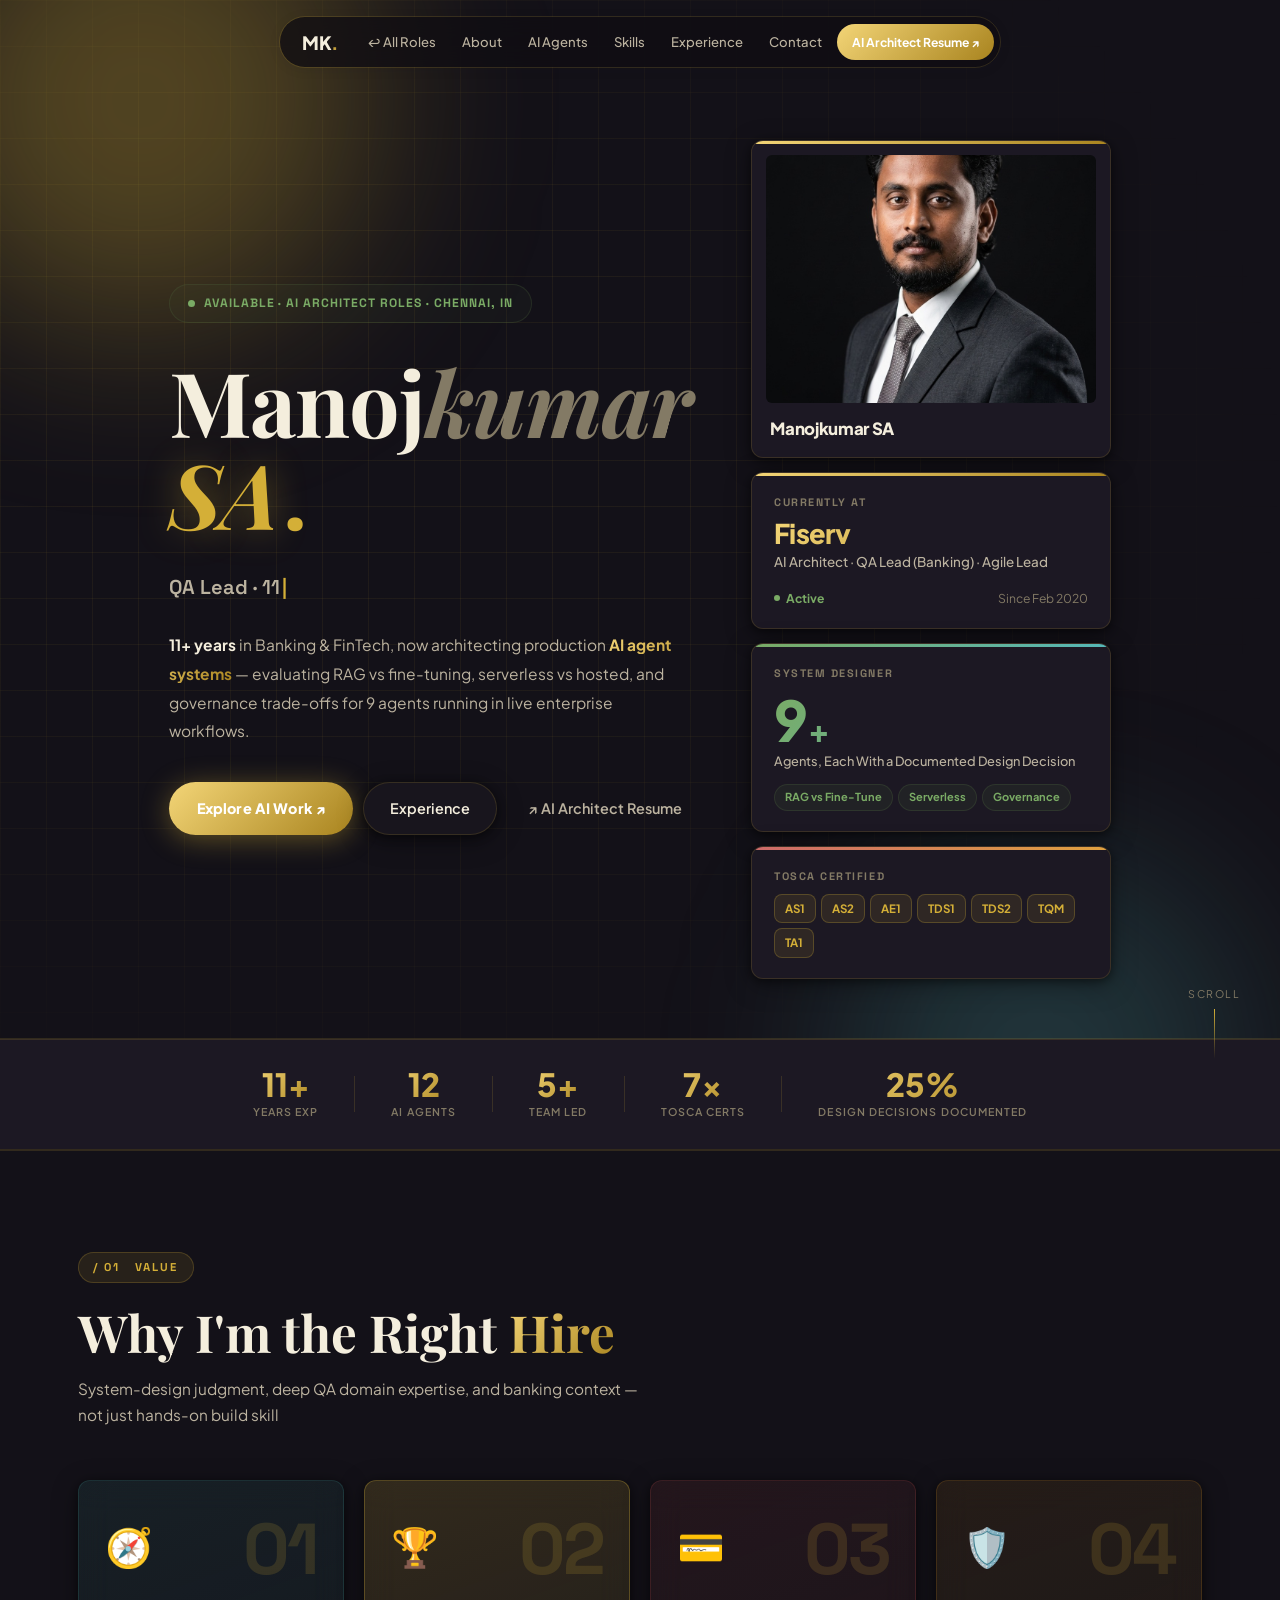
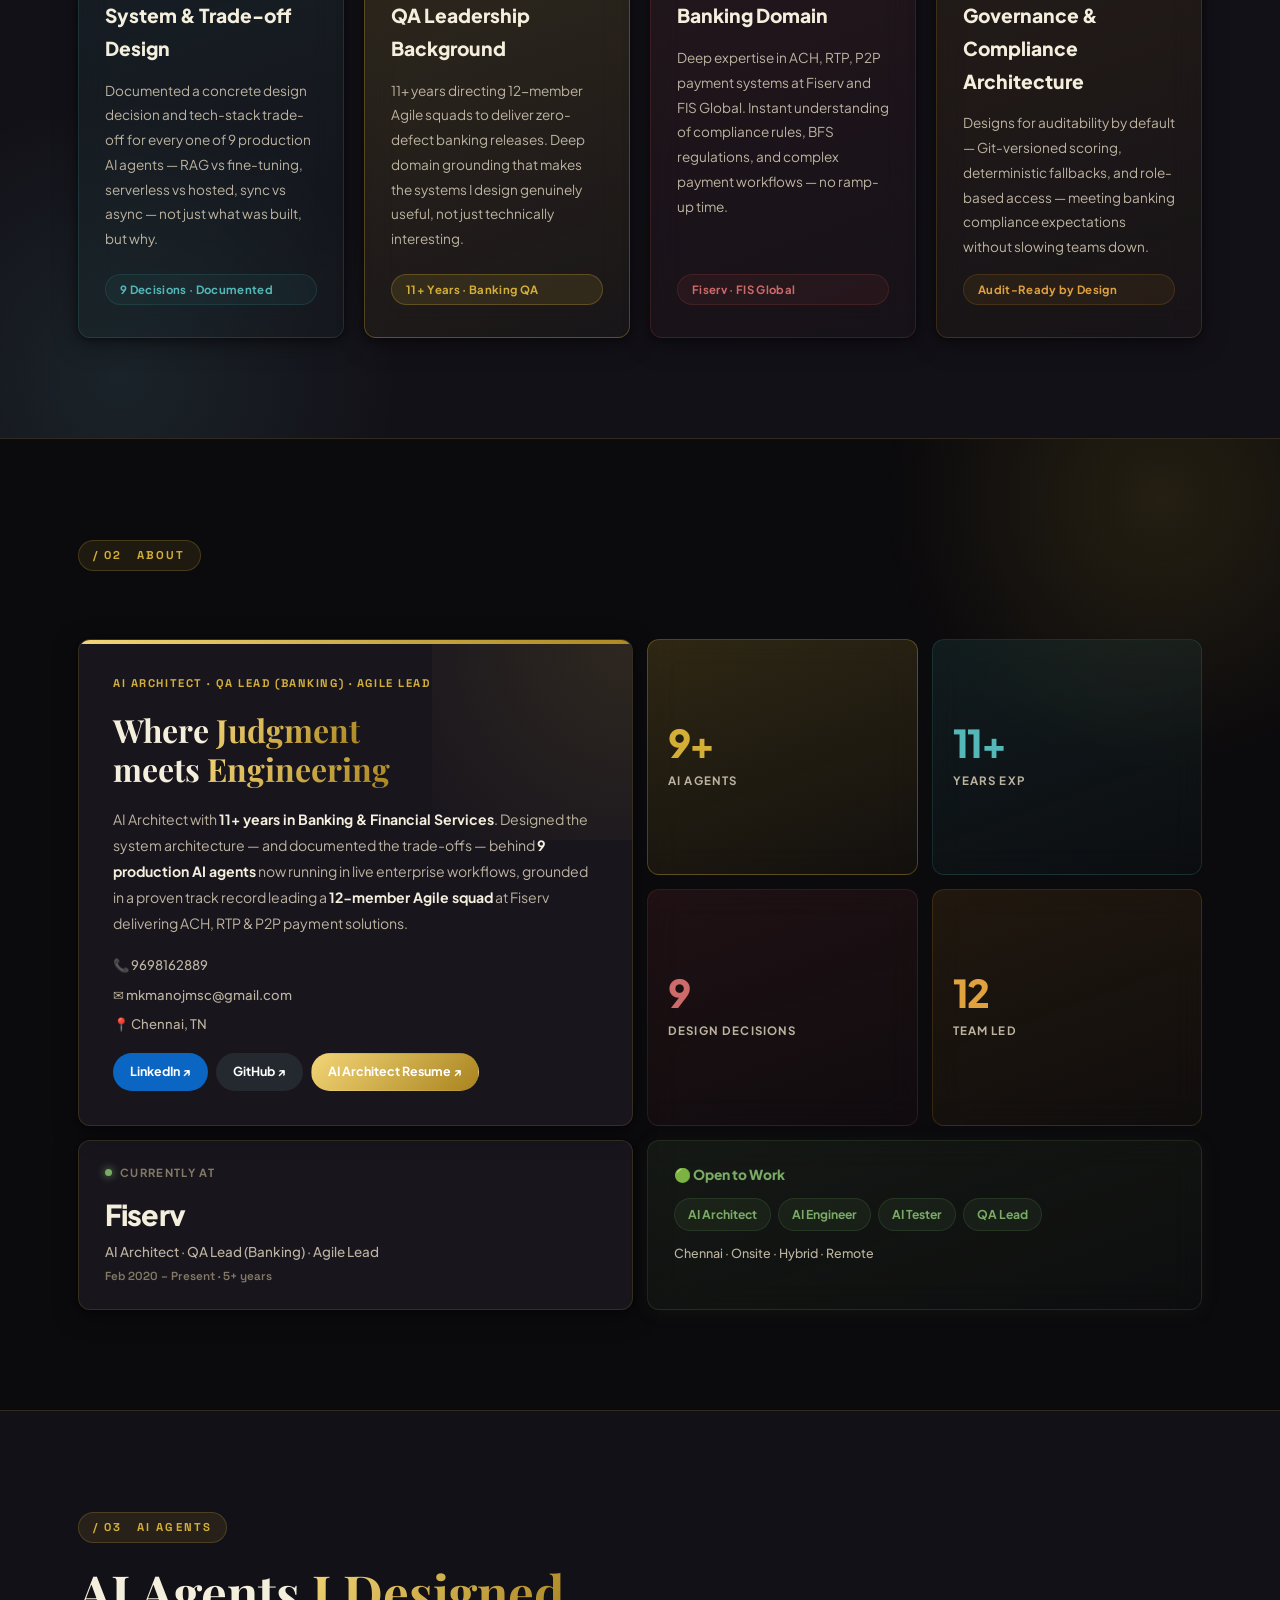
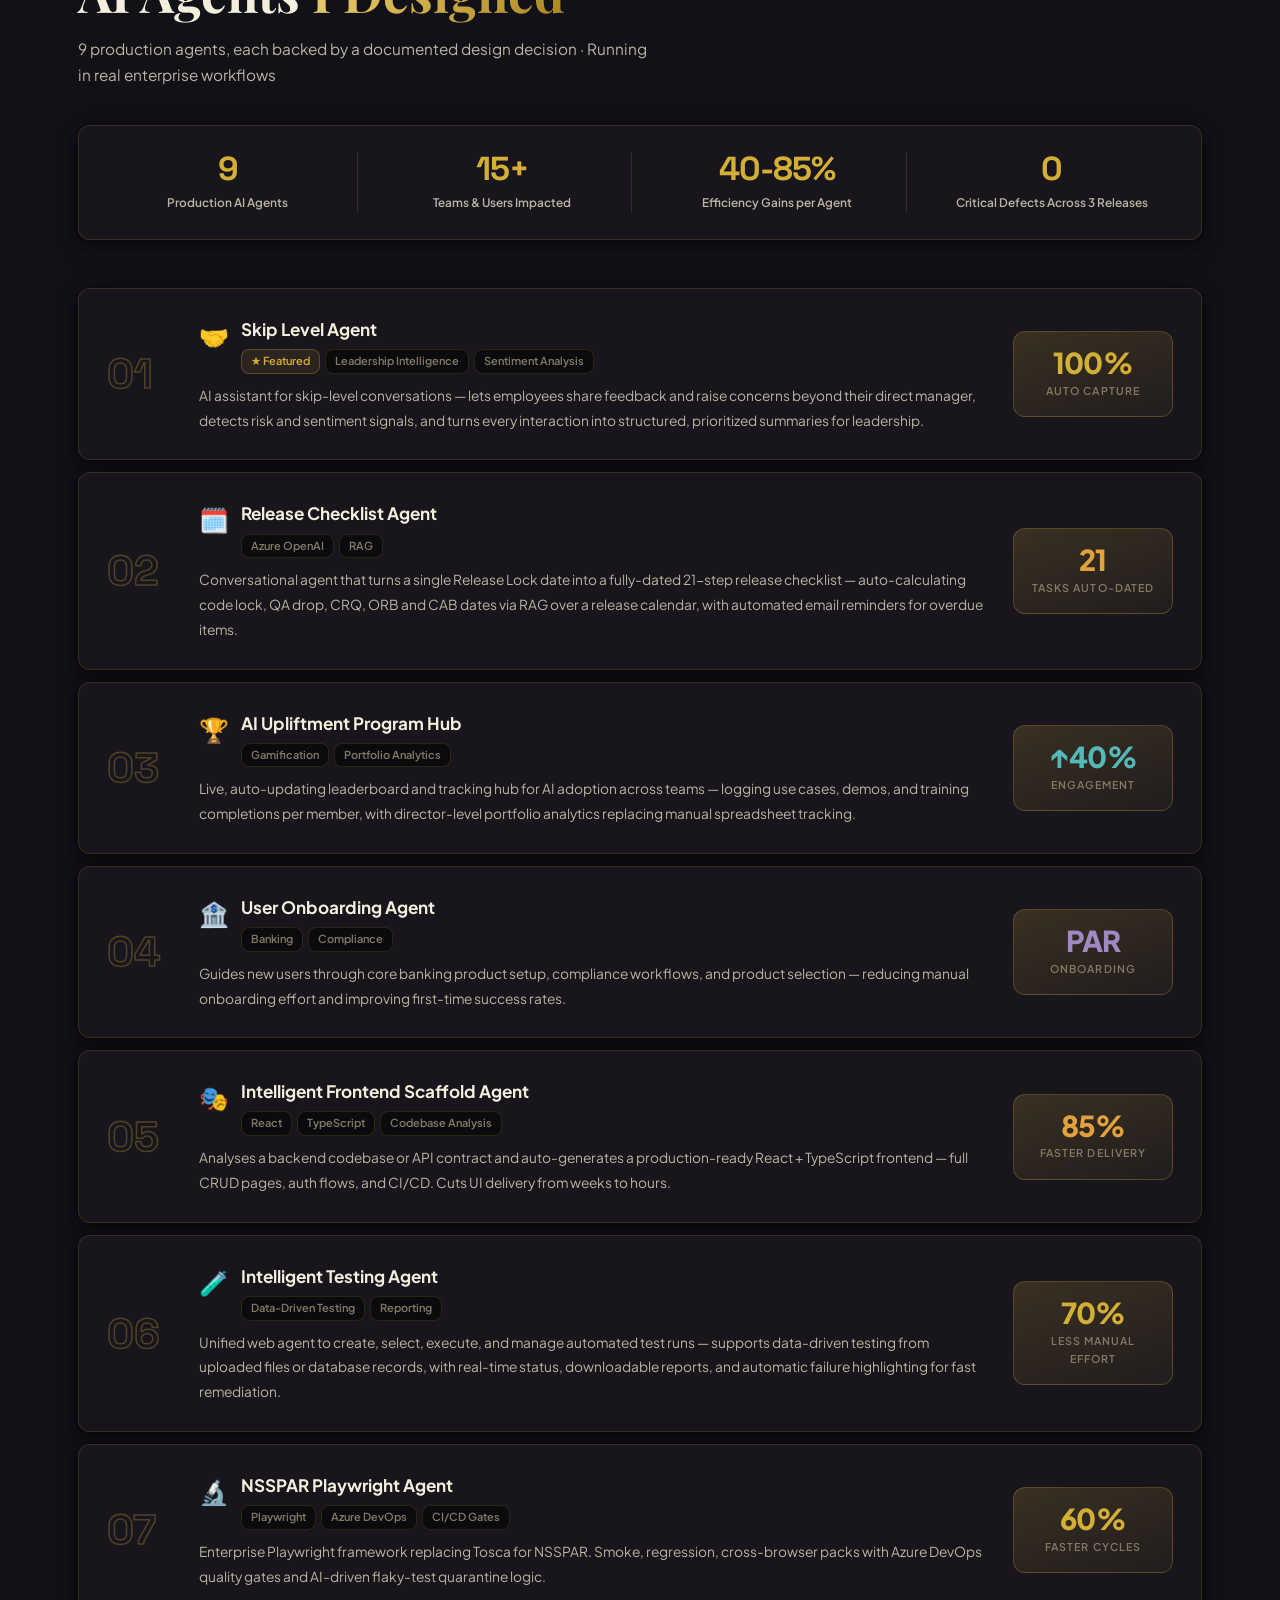
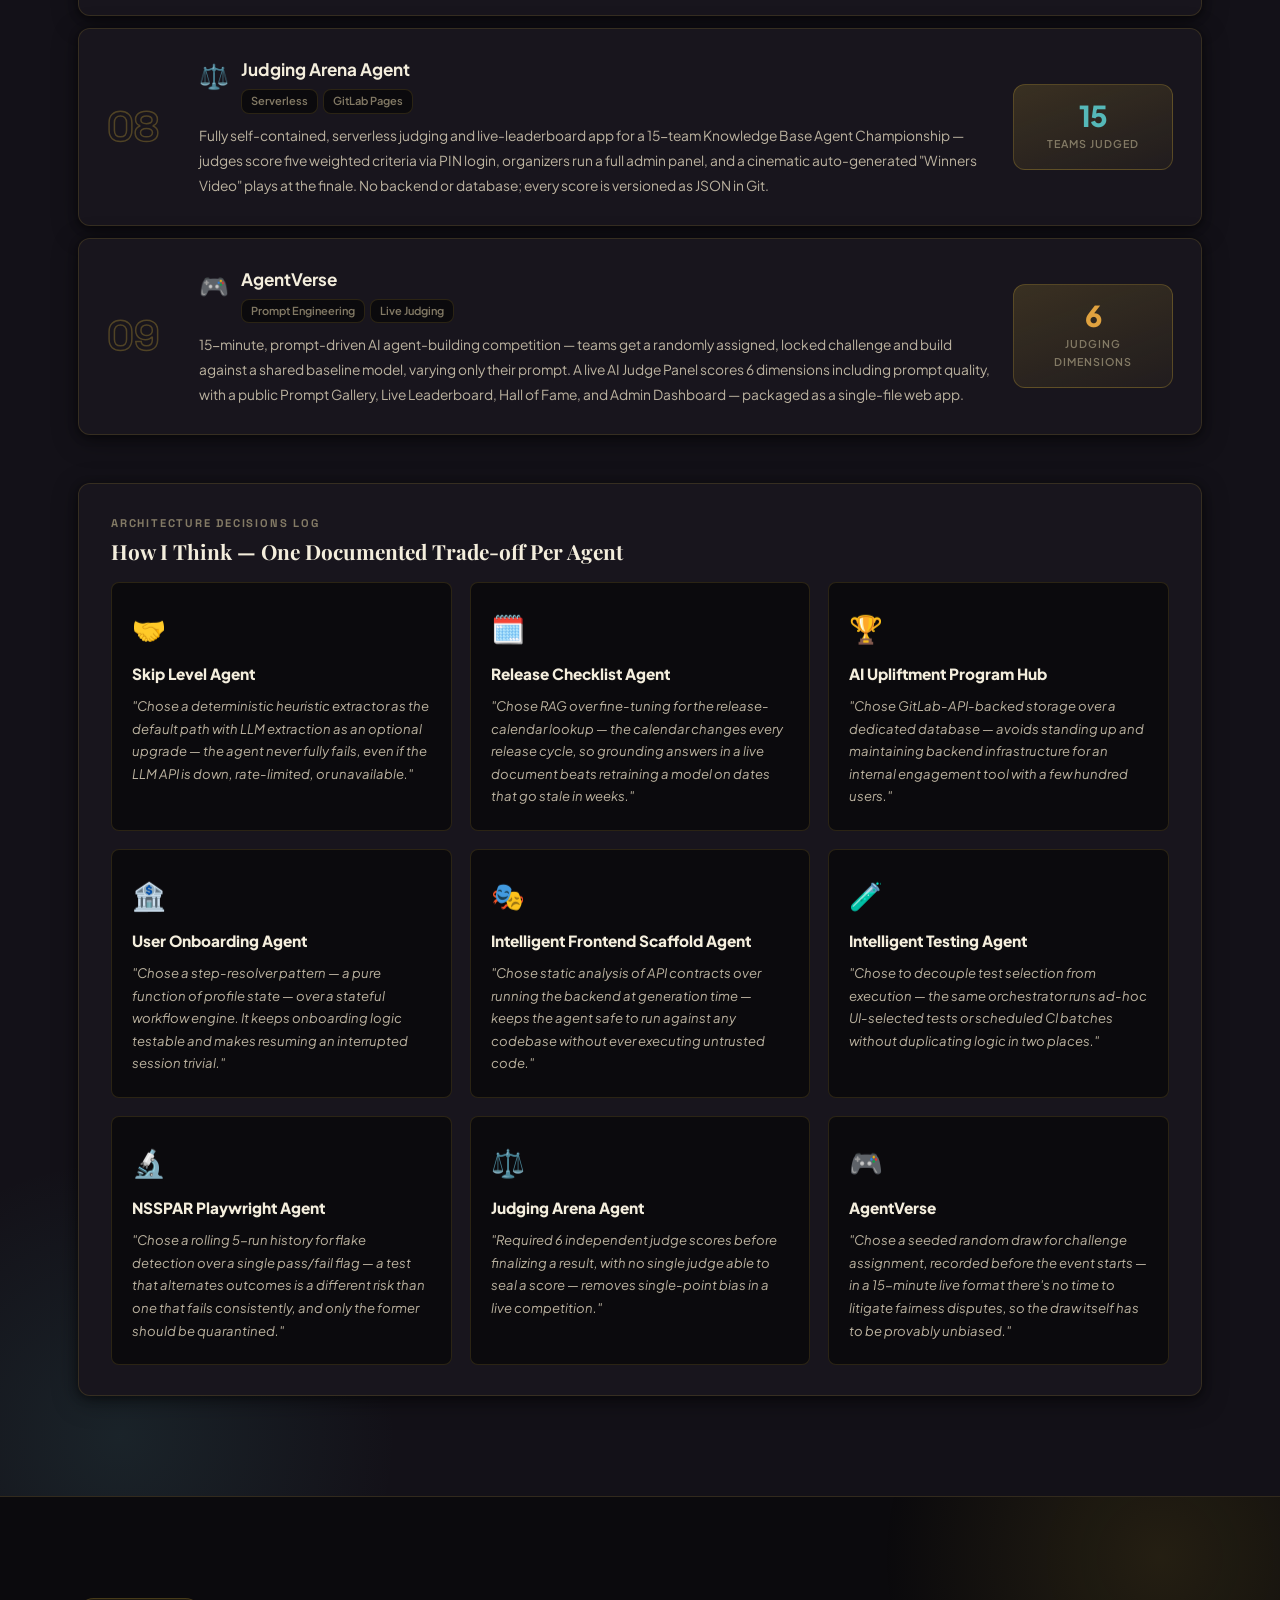
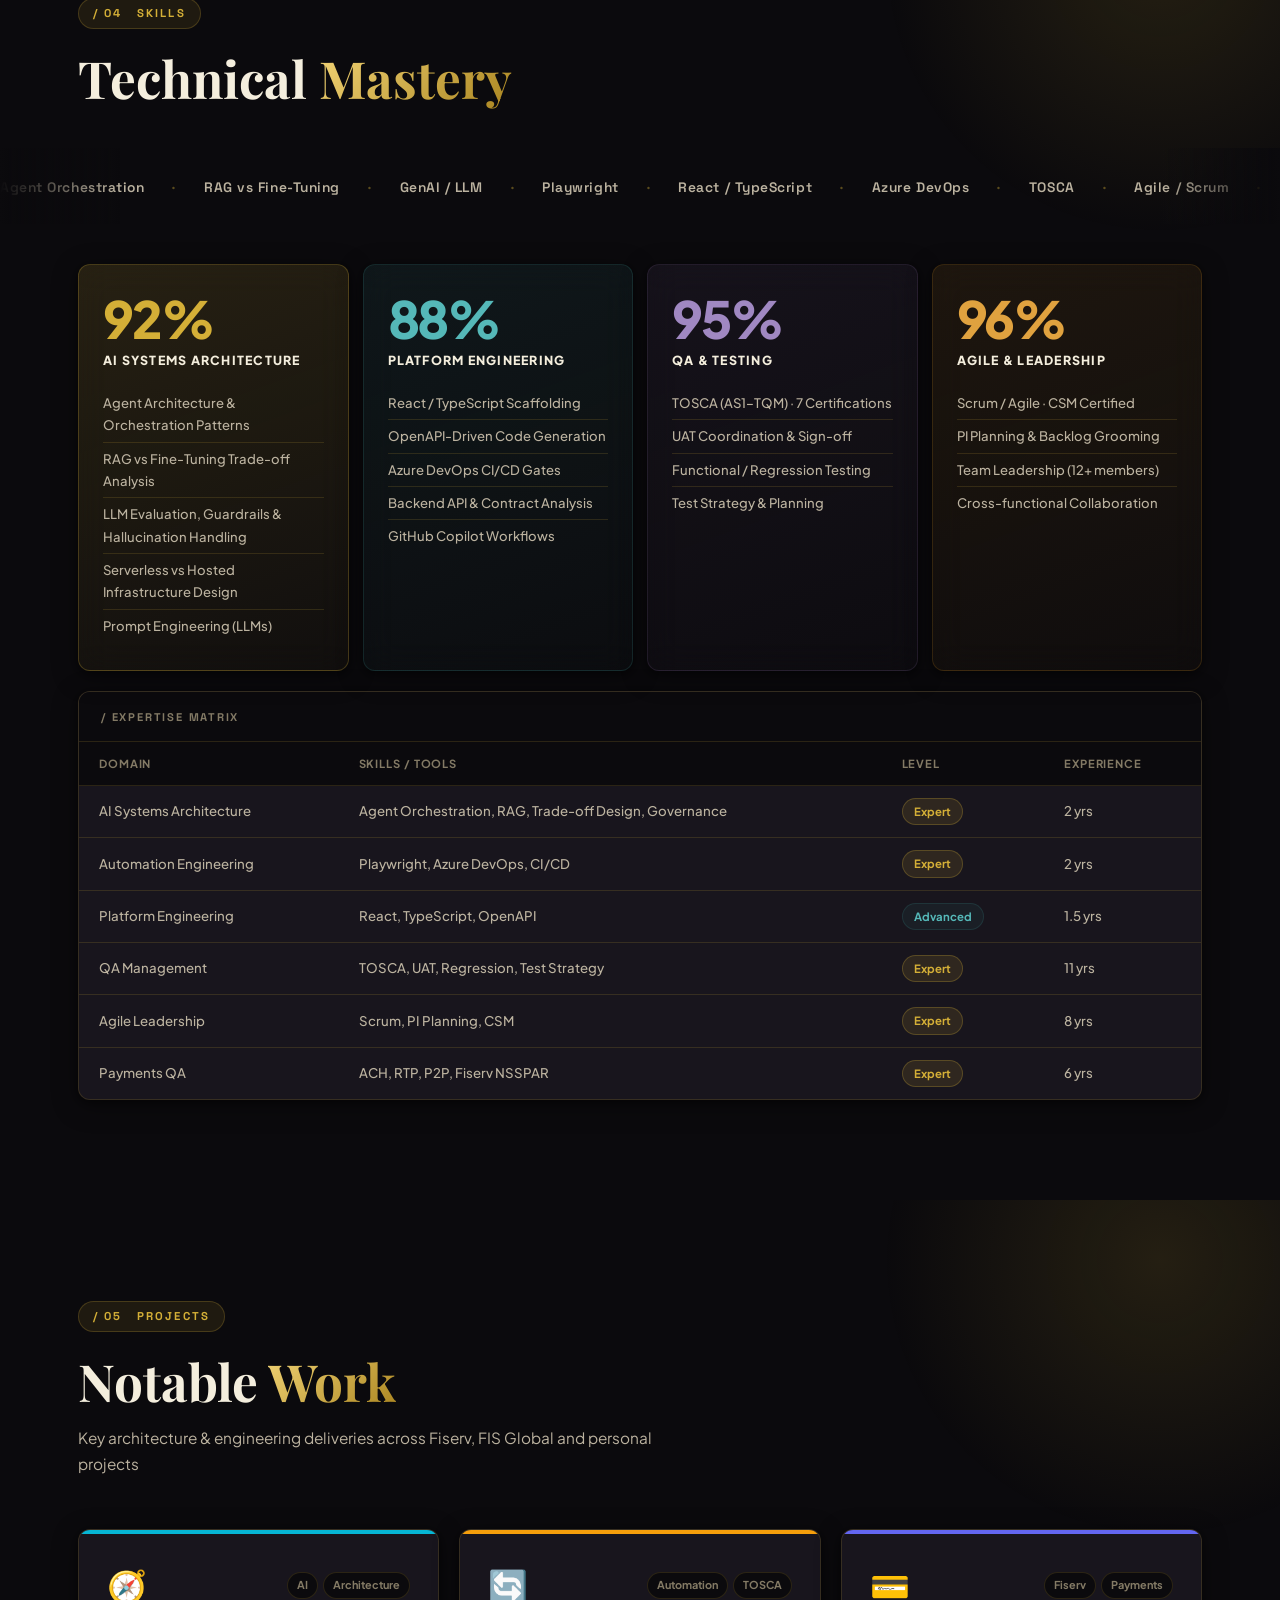
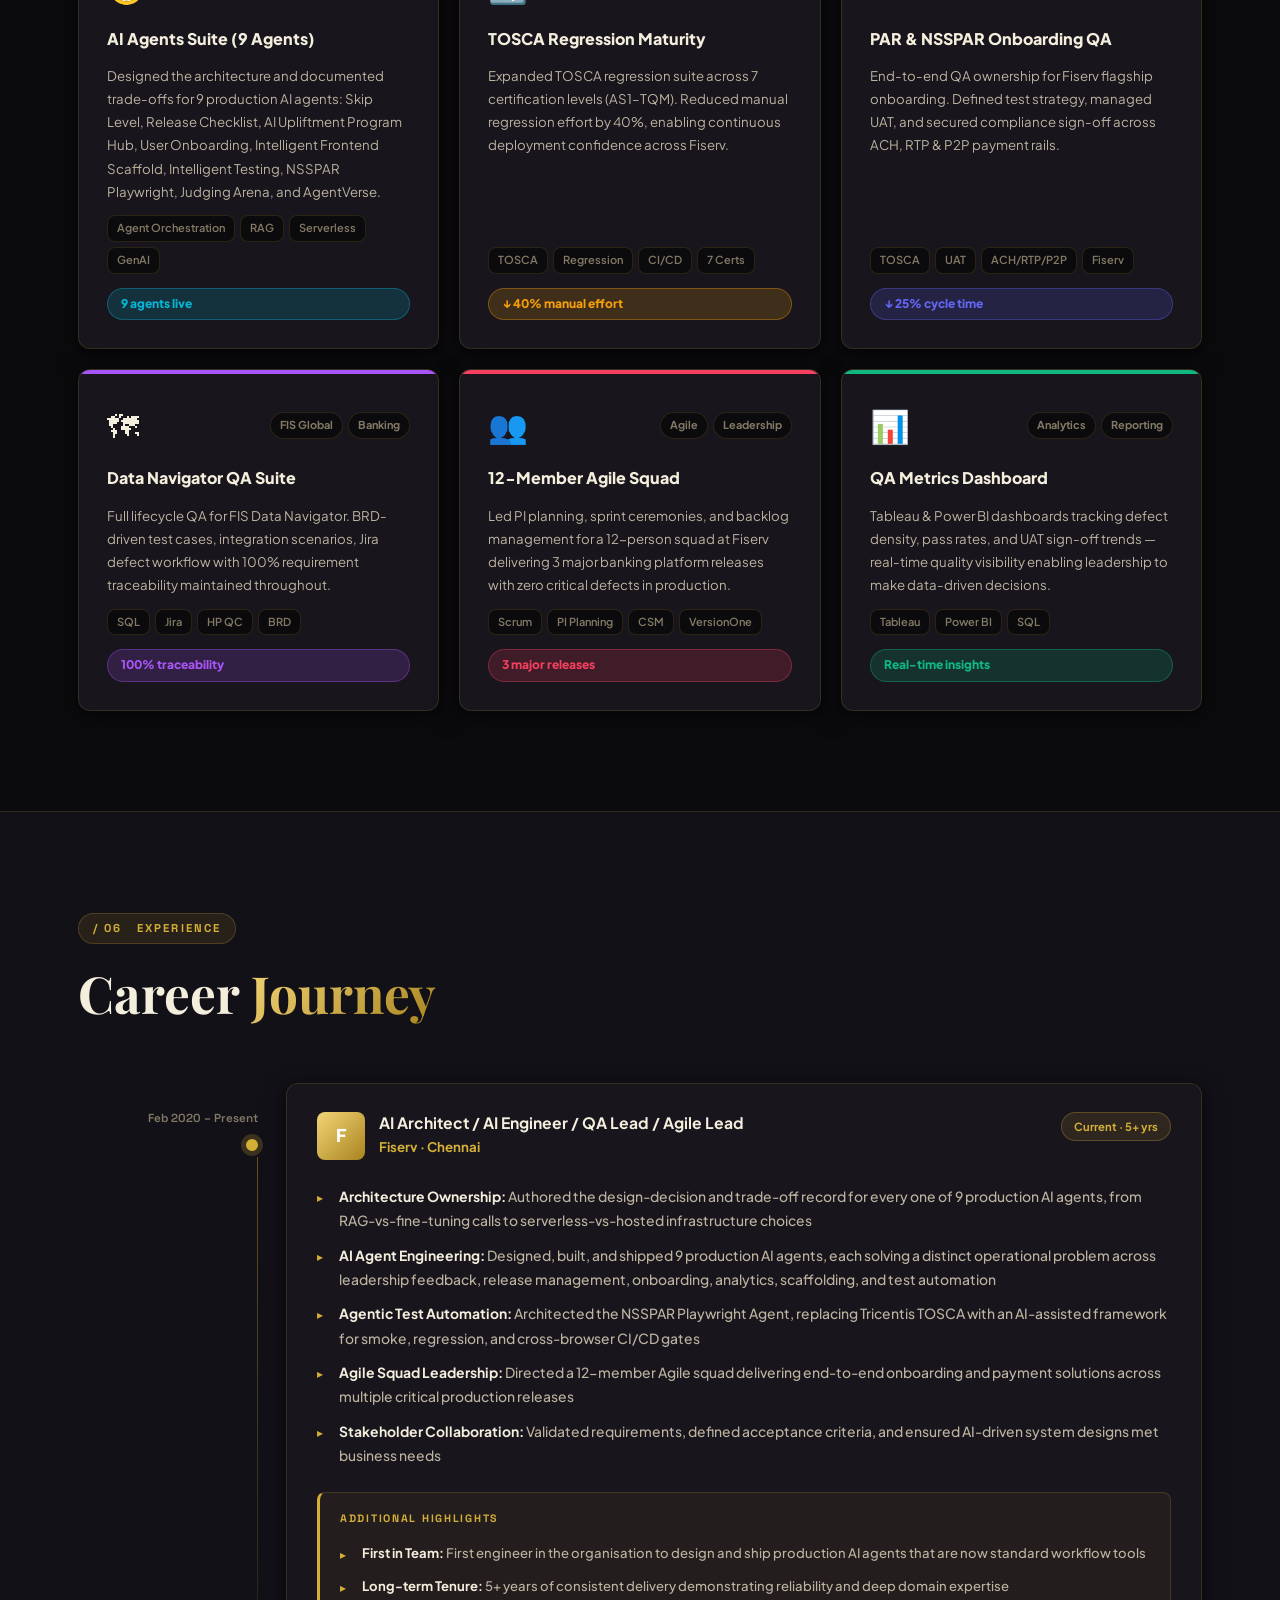
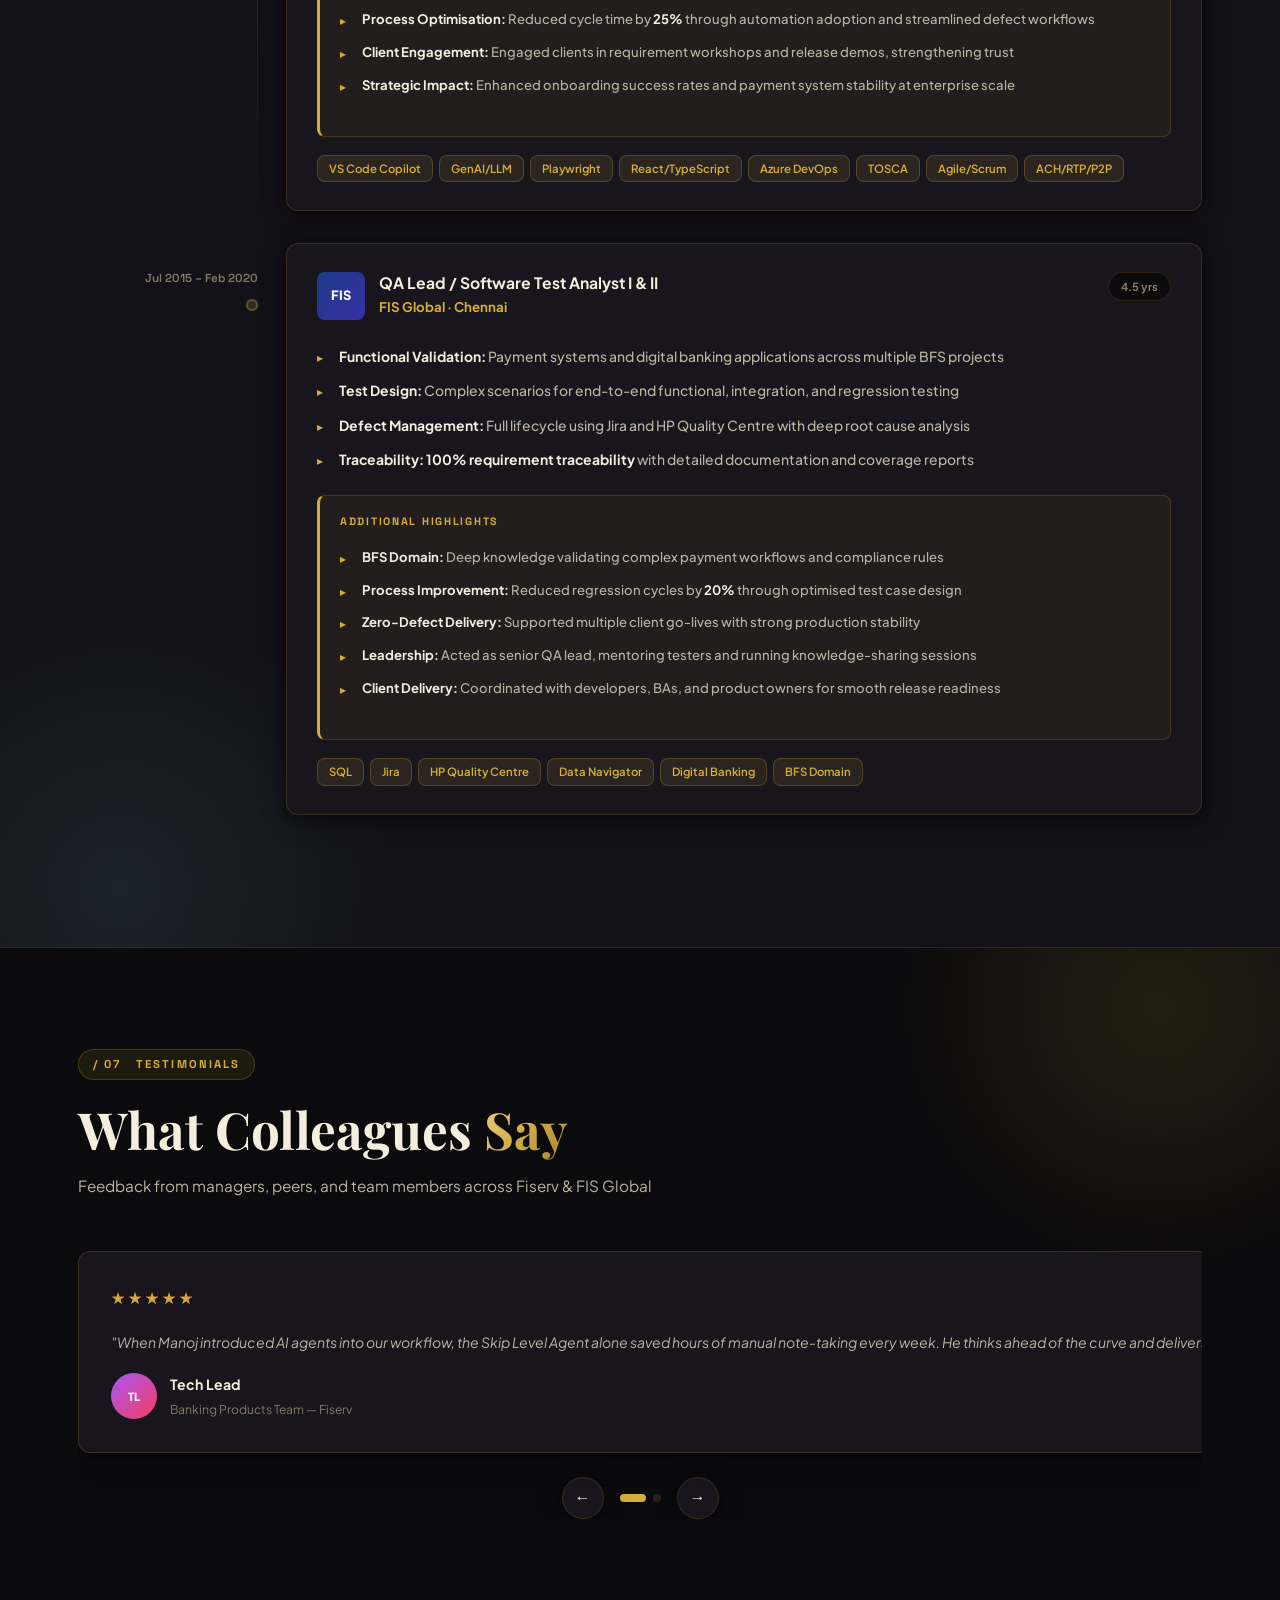
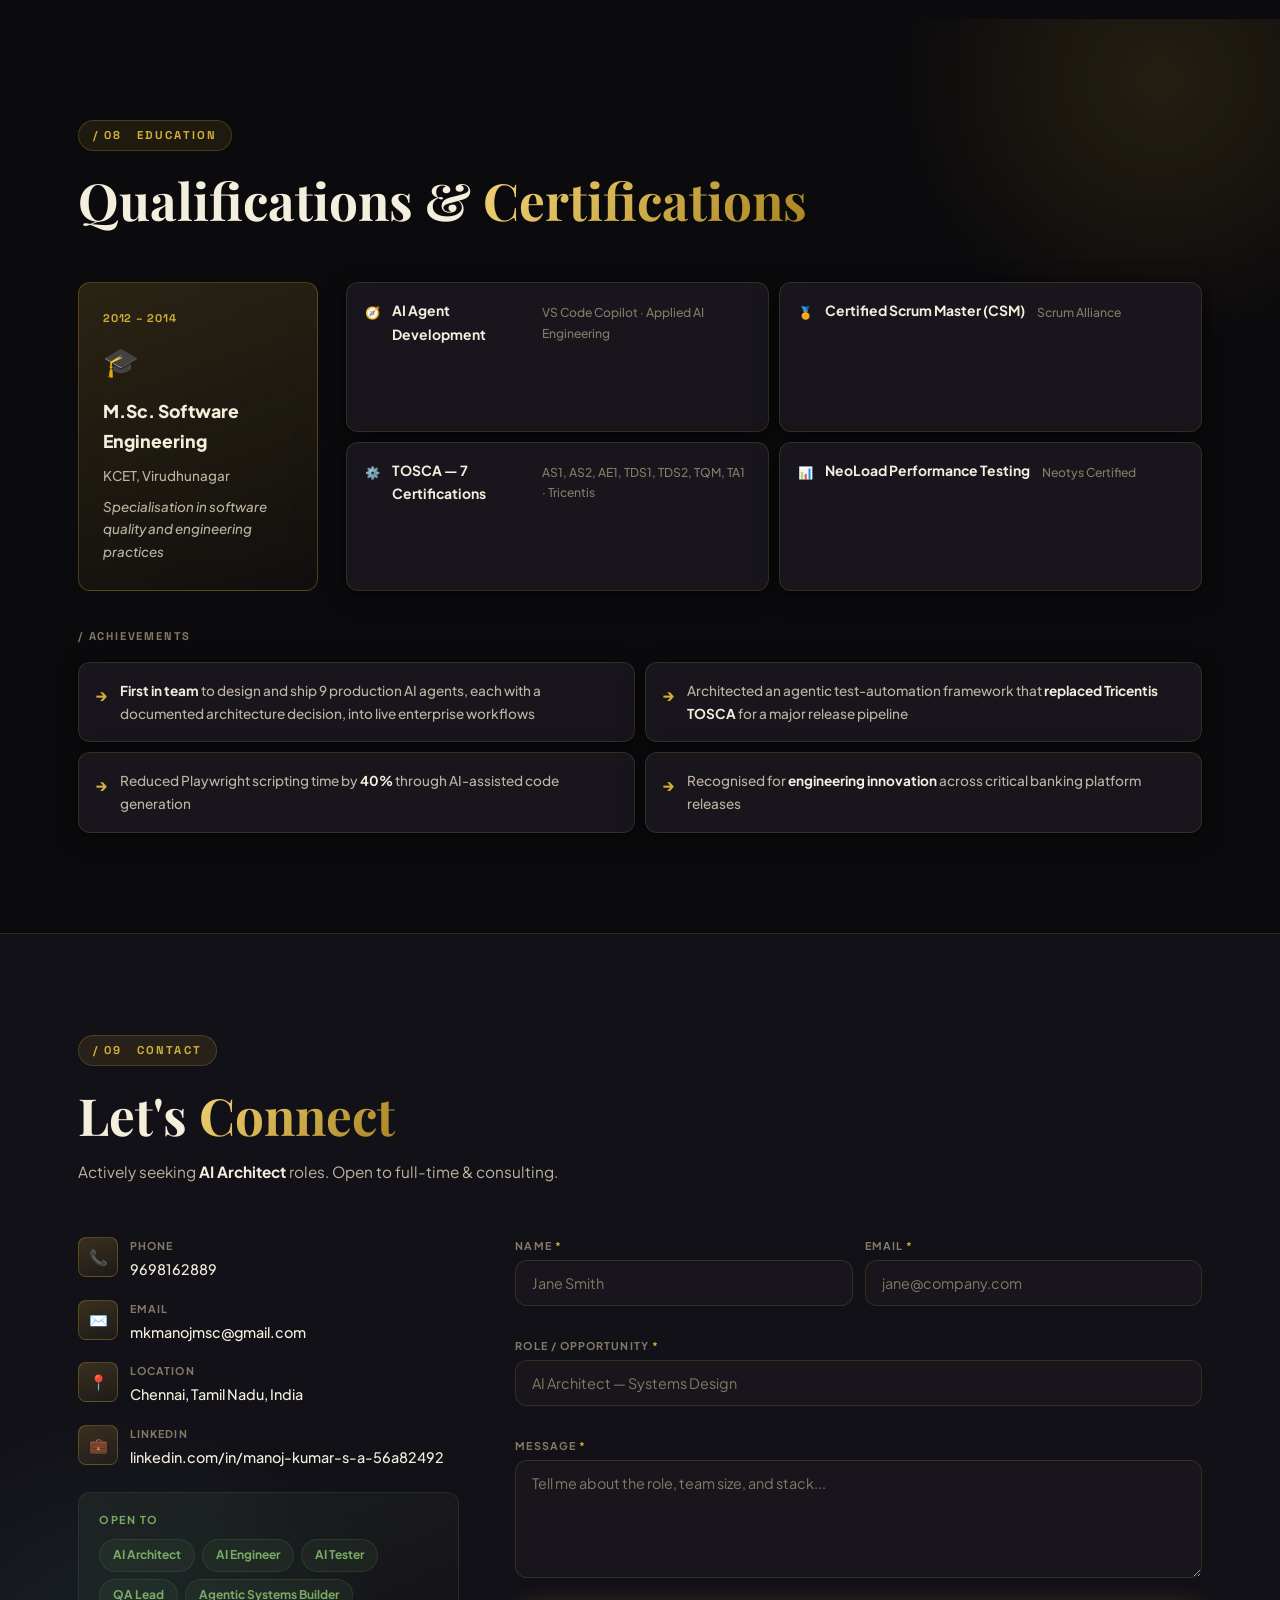
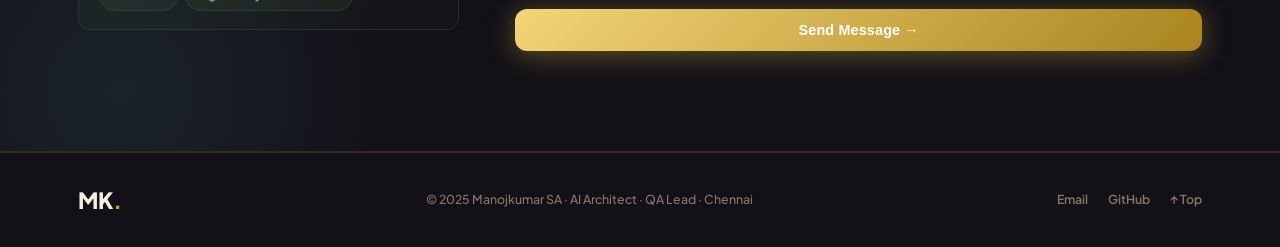
==== commit 0c0c2cb5: "Lead with Onsite in work-location preferences (open to working from office)" ====
--- a/index-ai-architect.html
+++ b/index-ai-architect.html
@@ -218,7 +218,7 @@
         <div class="bo-roles">
           <span>AI Architect</span><span>AI Engineer</span><span>AI Tester</span><span>QA Lead</span>
         </div>
-        <div class="bo-loc">Chennai · Remote · Hybrid</div>
+        <div class="bo-loc">Chennai · Onsite · Hybrid · Remote</div>
       </div>
     </div>
   </div>
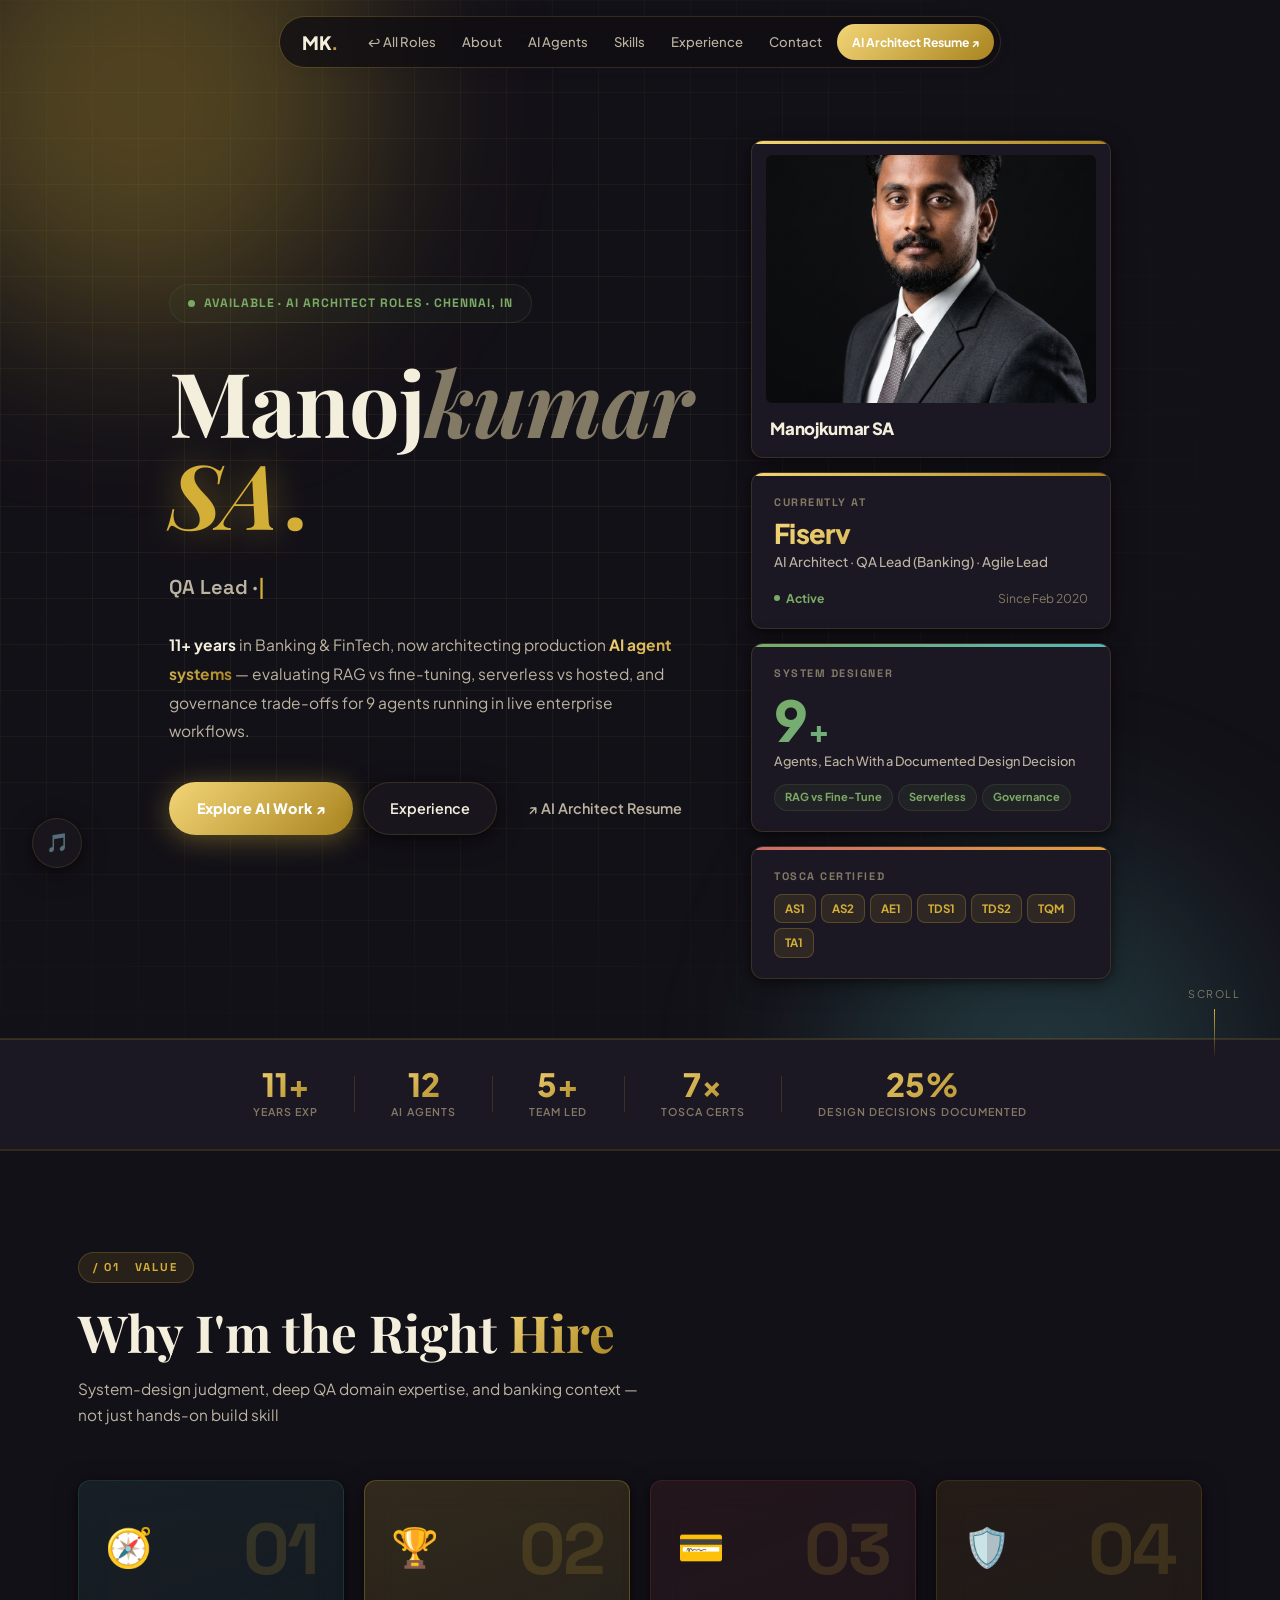
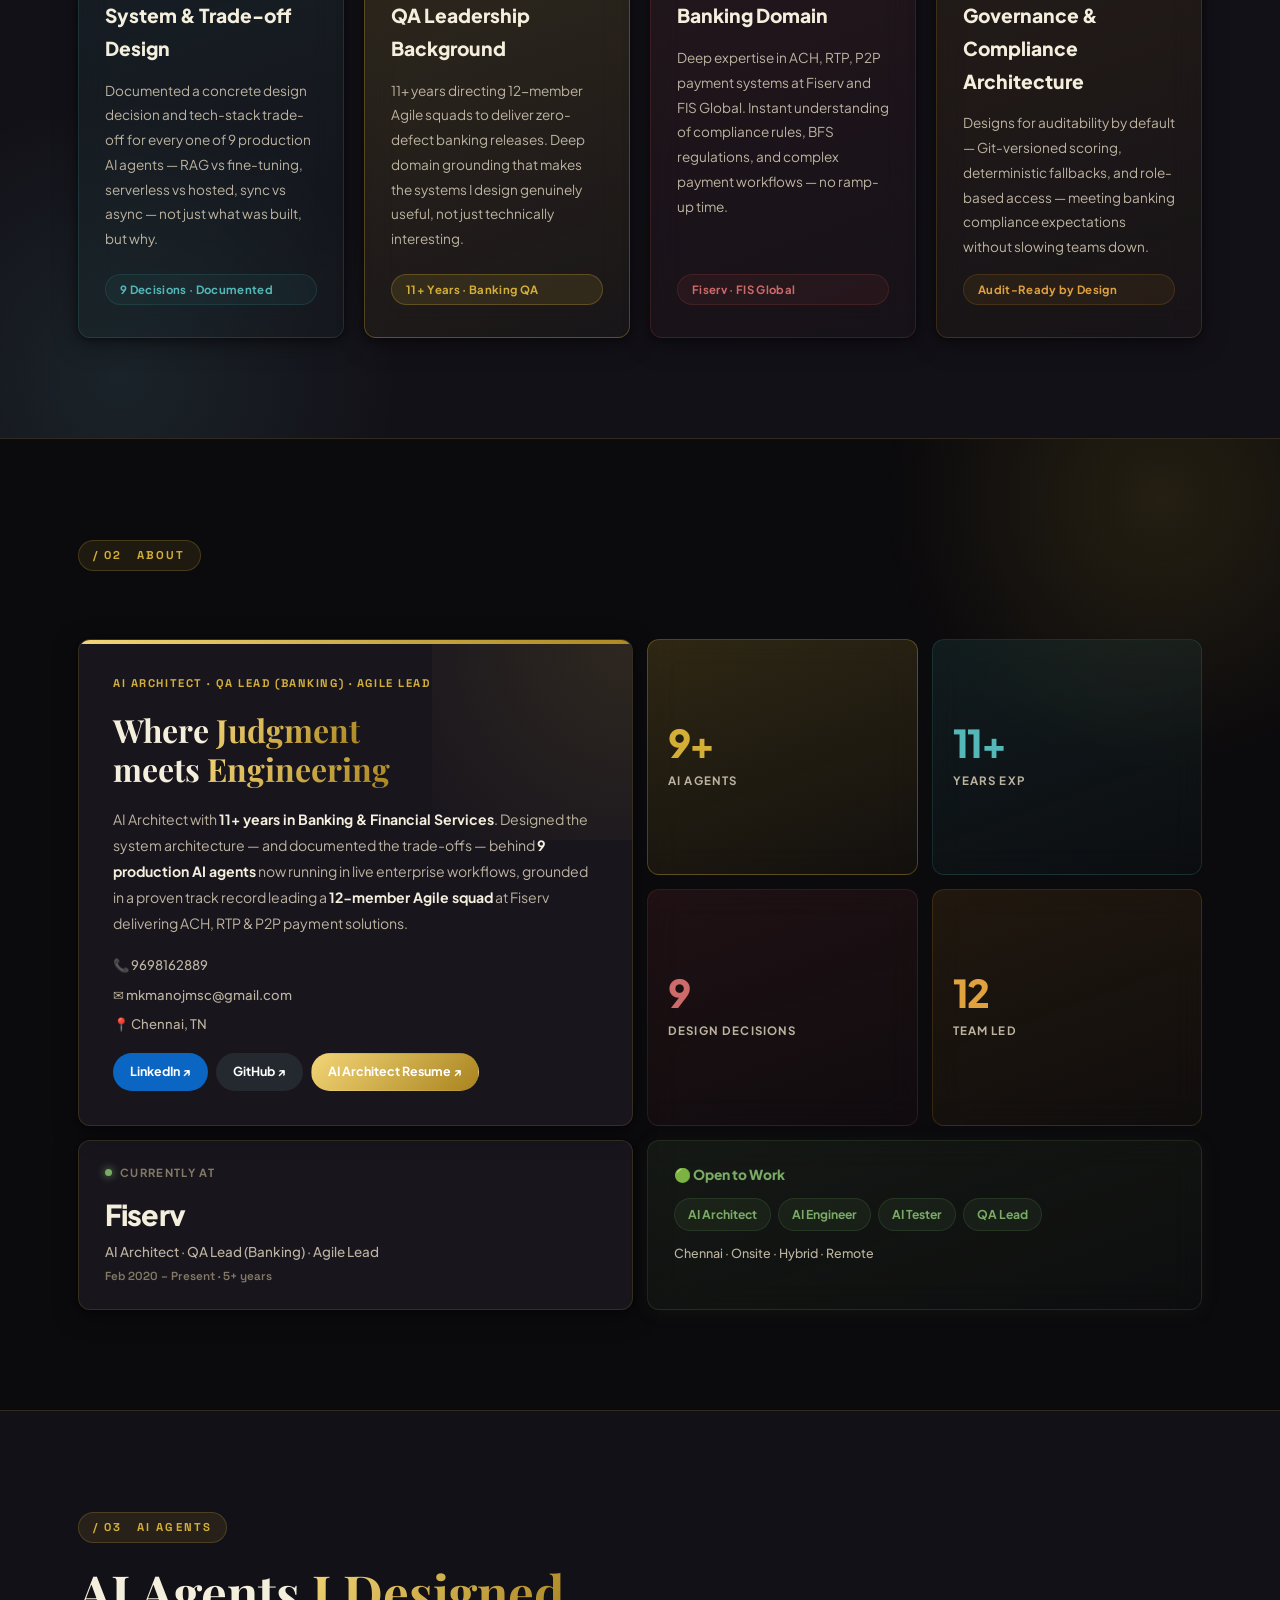
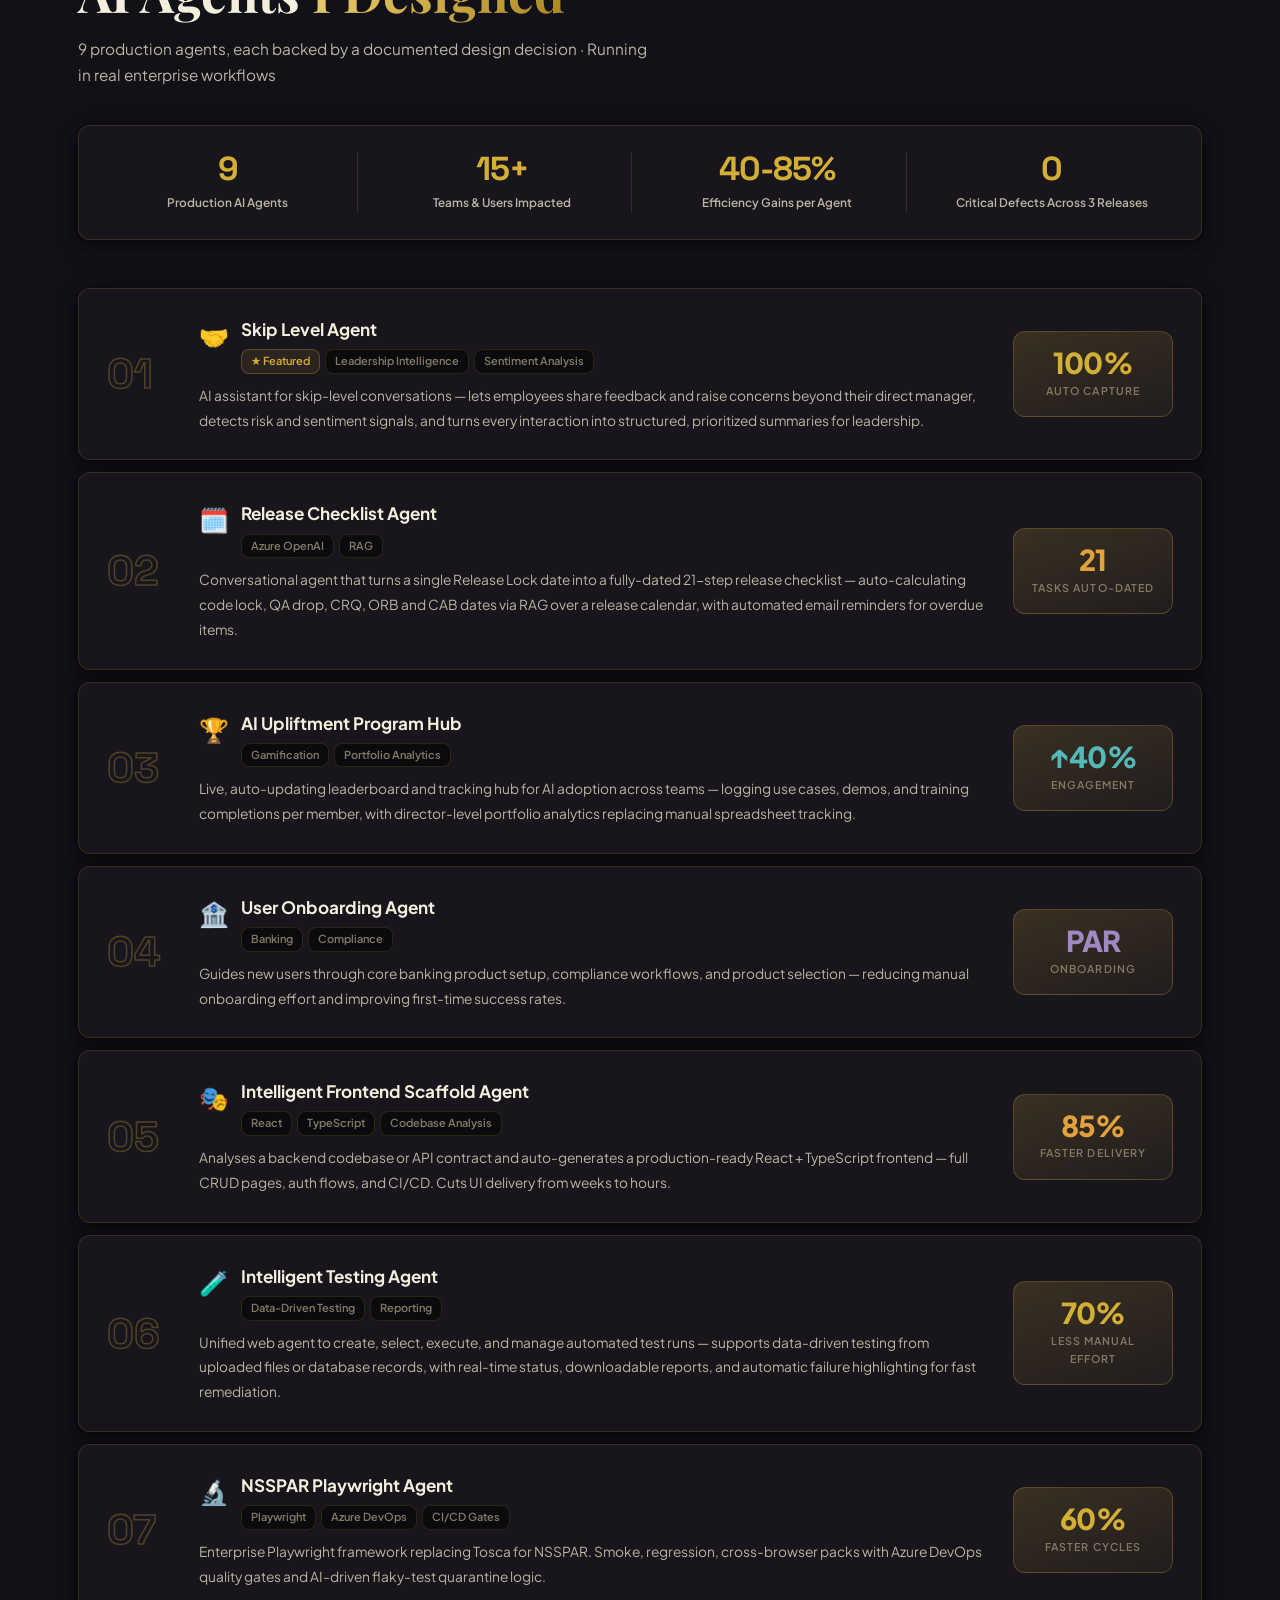
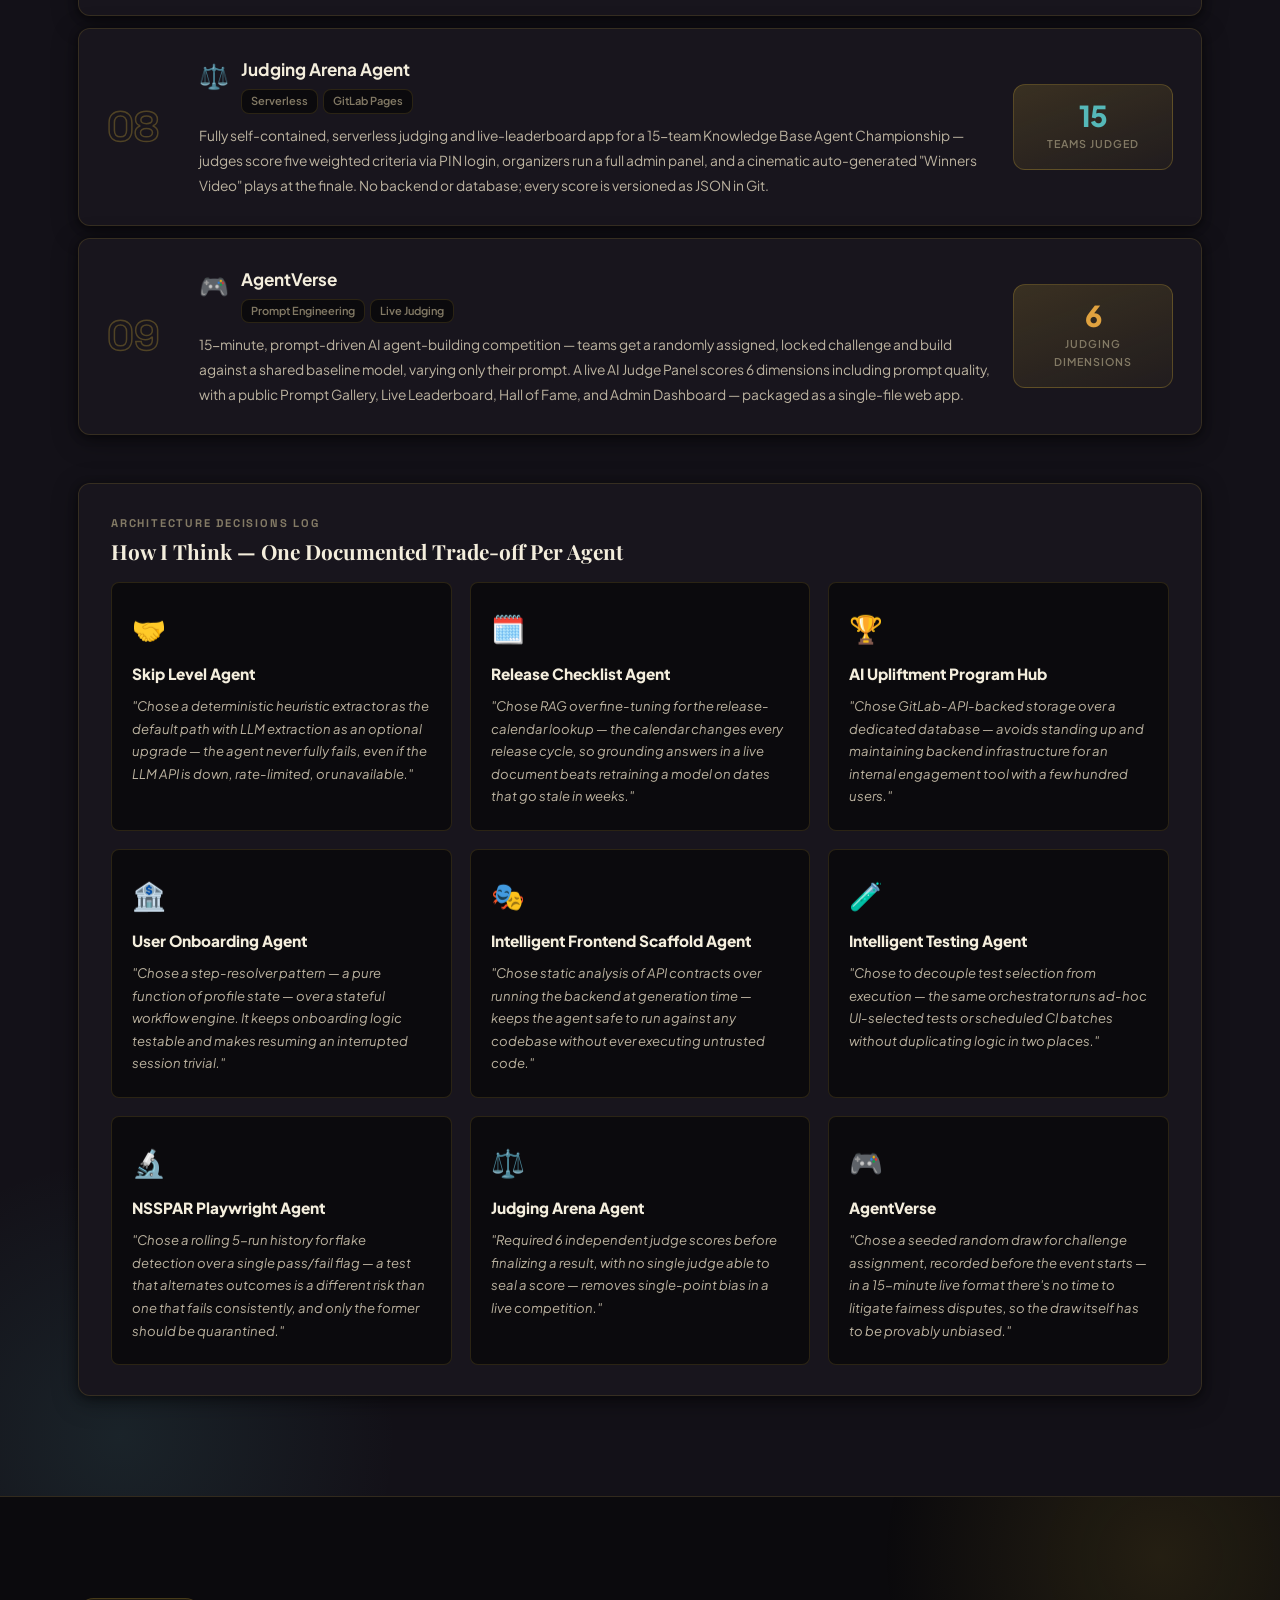
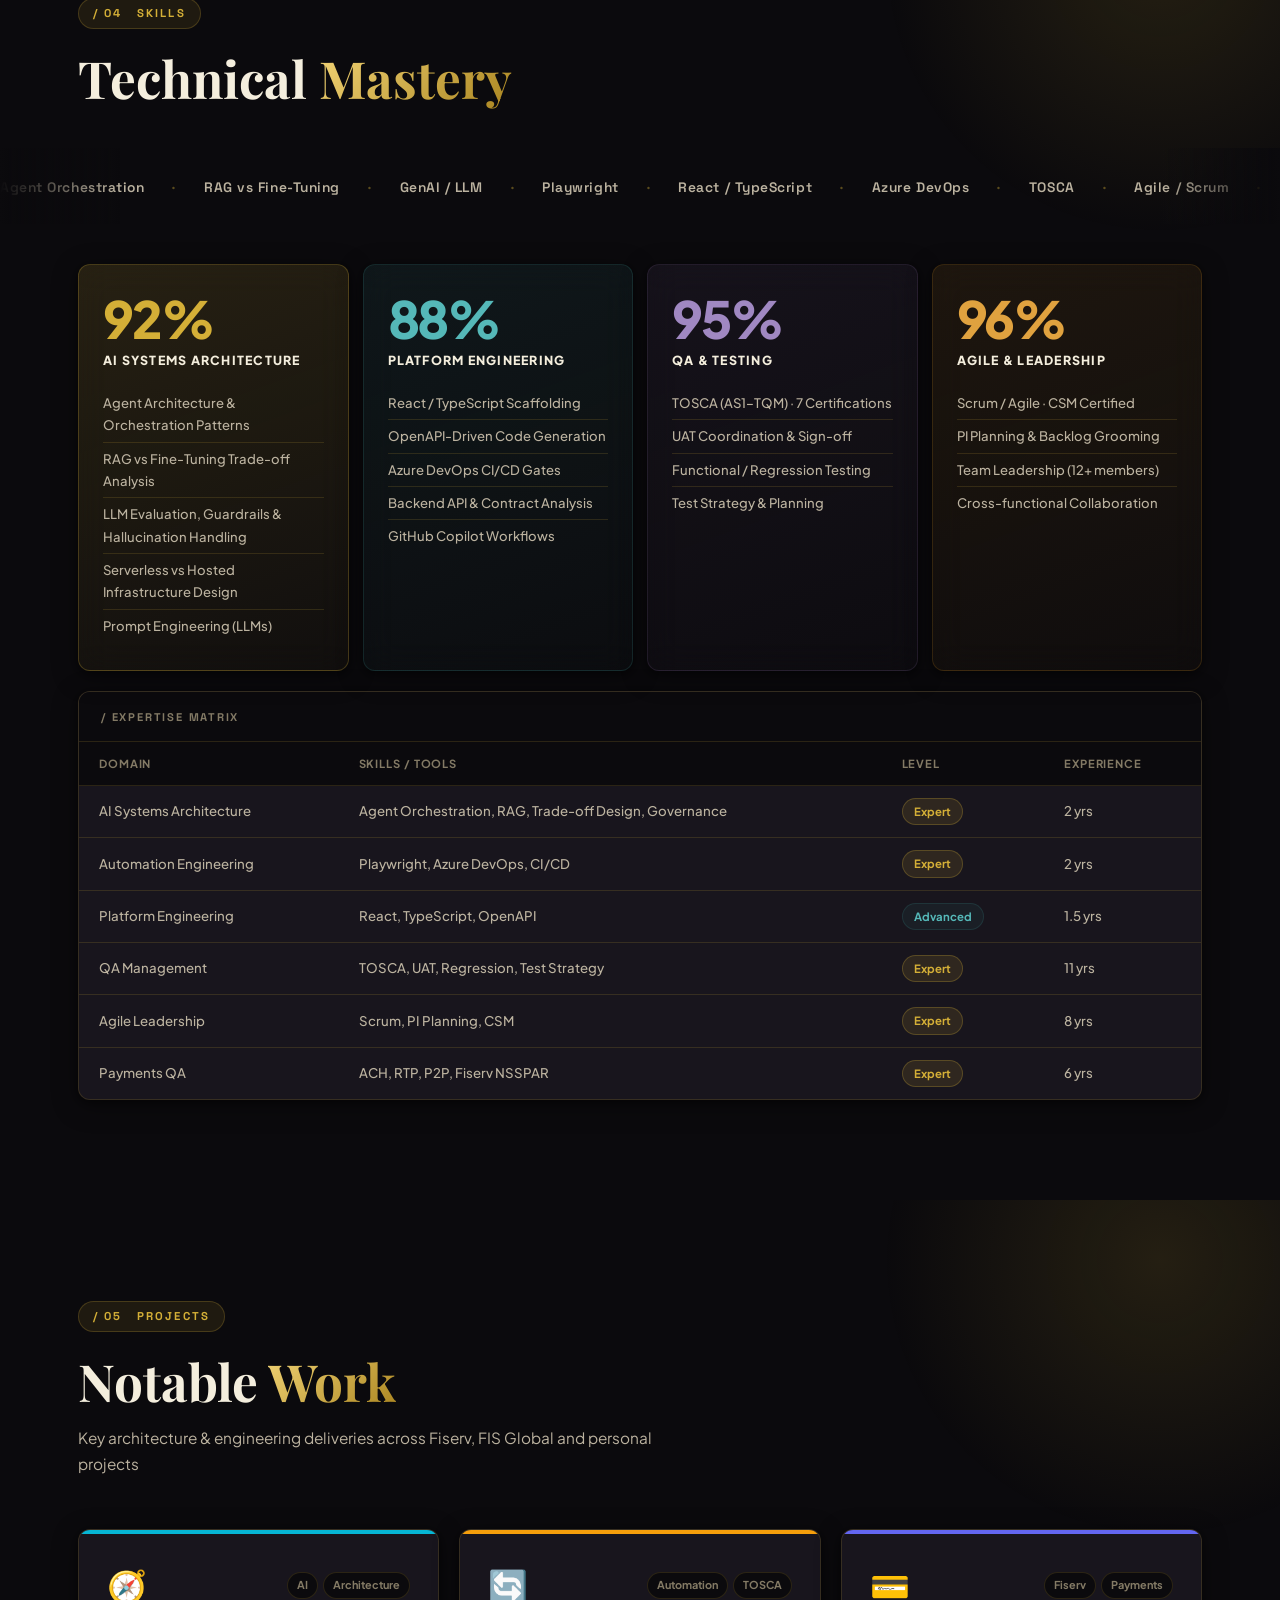
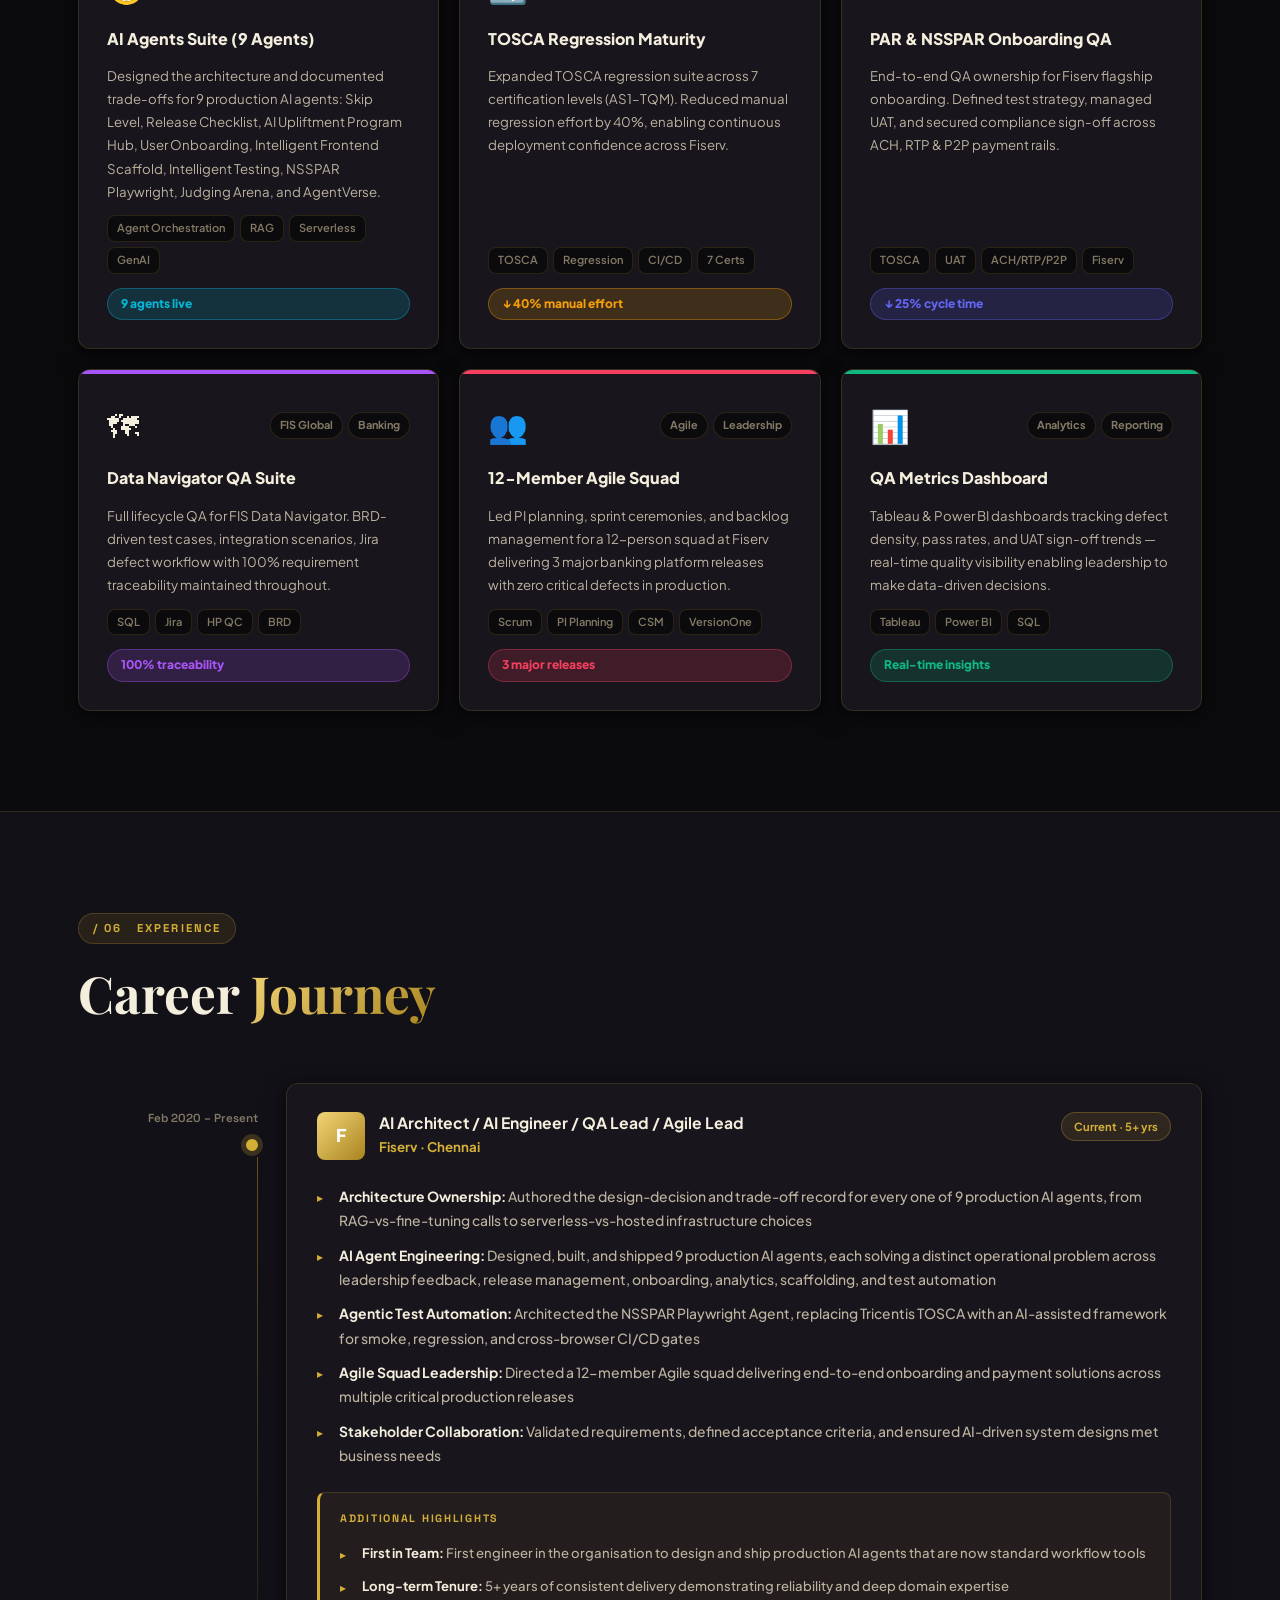
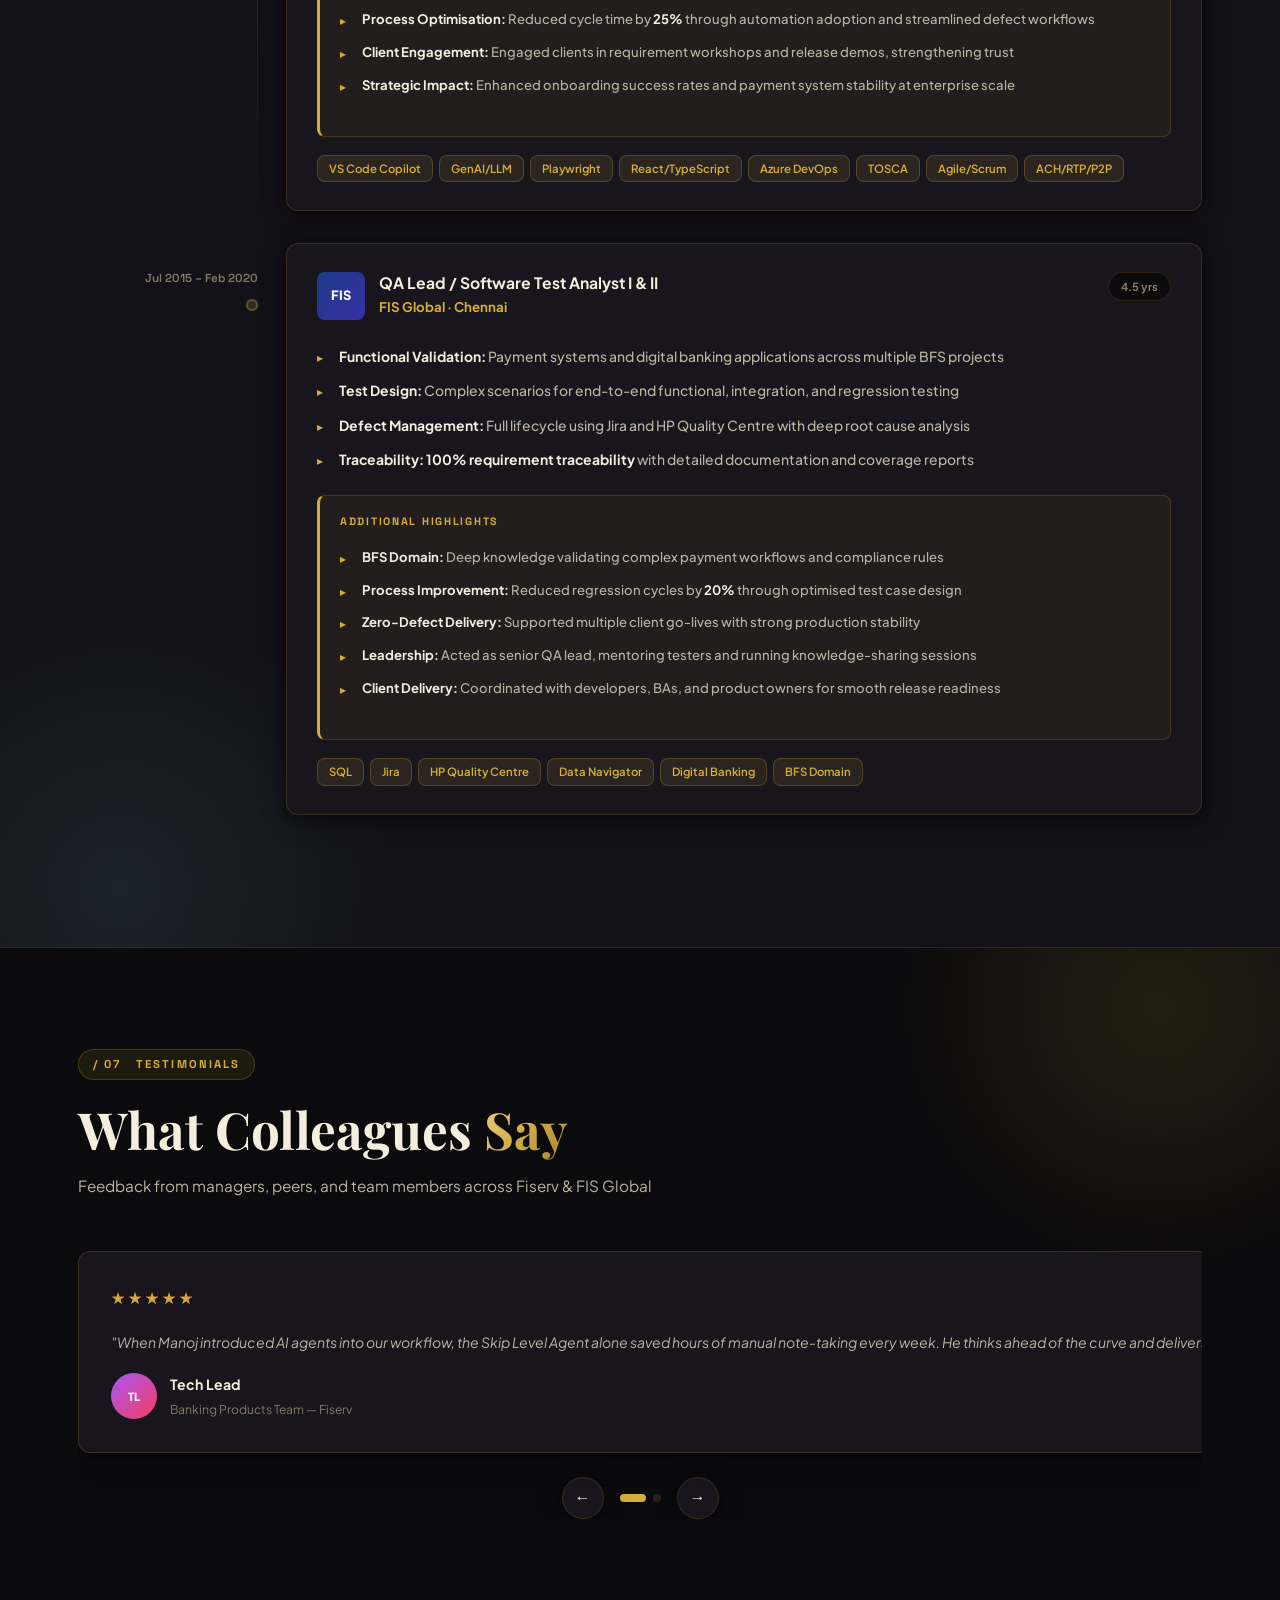
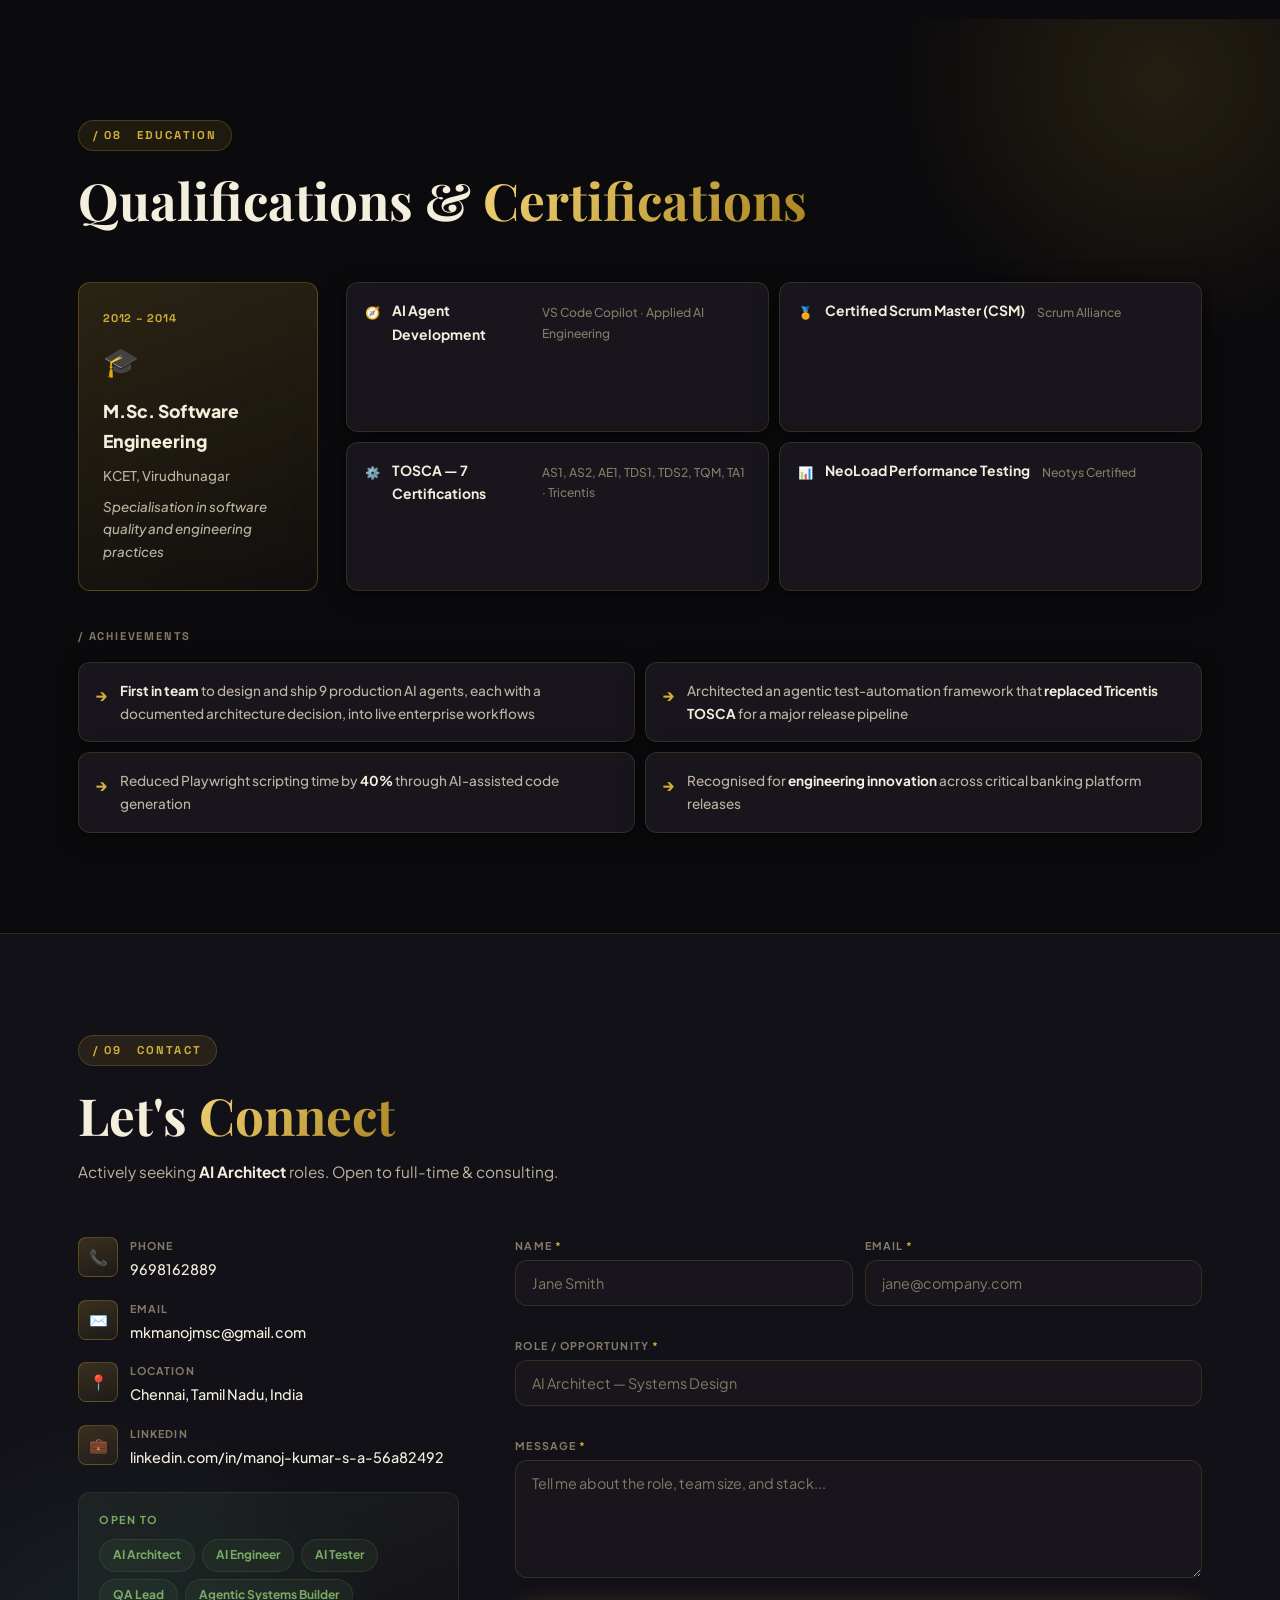
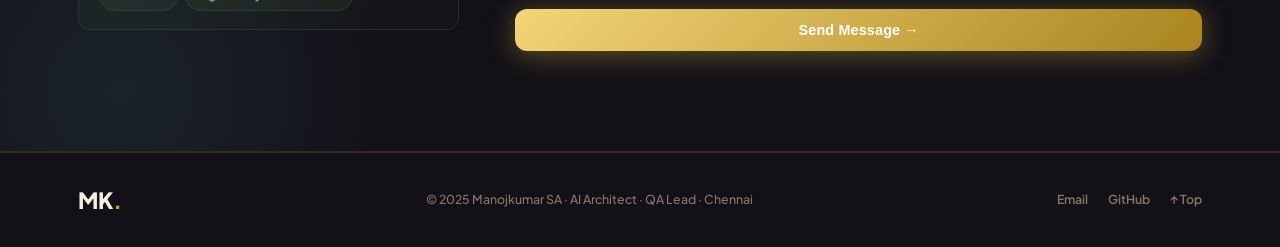
==== commit 43d5c738: "Add opt-in background music toggle (mild ambient track, muted by default)" ====
--- a/index-ai-architect.html
+++ b/index-ai-architect.html
@@ -856,6 +856,8 @@
 </footer>
 
 <button id="backTop" class="back-top" aria-label="Back to top">↑</button>
+<button id="musicToggle" class="music-toggle" aria-label="Toggle background music" aria-pressed="false"><span class="music-ico">🎵</span></button>
+<audio id="bgMusic" src="audio/ambient.mp3" loop preload="none"></audio>
 
 <script src="script.js?v=4"></script>
 </body>
--- a/style.css
+++ b/style.css
@@ -819,6 +819,22 @@
 .back-top.visible { opacity: 1; pointer-events: all; transform: none; }
 .back-top:hover { transform: translateY(-3px); box-shadow: 0 8px 36px rgba(212,175,55,.55); }
 
+/* -- Background music toggle -- */
+.music-toggle {
+  position: fixed; bottom: 32px; left: 32px;
+  width: 50px; height: 50px; border-radius: 50%;
+  background: var(--card); color: var(--text); border: 1.5px solid var(--border);
+  cursor: pointer; font-size: 1.15rem;
+  box-shadow: var(--shadow); transition: var(--tr); z-index: 500;
+  display: flex; align-items: center; justify-content: center;
+}
+.music-toggle:hover { border-color: var(--bh); box-shadow: var(--shadow-h); transform: translateY(-3px); }
+.music-toggle.playing { background: var(--grad); color: #fff; border-color: transparent; animation: musicPulse 2.2s ease-in-out infinite; }
+@keyframes musicPulse {
+  0%, 100% { box-shadow: 0 4px 24px rgba(212,175,55,.4); }
+  50% { box-shadow: 0 4px 34px rgba(212,175,55,.7); }
+}
+
 /* -- FAQ Chat Widget -- */
 .chatbot { position: fixed; bottom: 96px; right: 32px; z-index: 600; }
 .chatbot-toggle {
@@ -1125,6 +1141,7 @@
   .grand-banner { flex-direction: column; align-items: flex-start; text-align: left; }
   .tcard { min-width: 100%; }
   .back-top { bottom: 20px; right: 20px; width: 44px; height: 44px; }
+  .music-toggle { bottom: 20px; left: 20px; width: 44px; height: 44px; }
   .chatbot { bottom: 78px; right: 18px; }
   .chatbot-panel { width: calc(100vw - 36px); right: -6px; }
 }
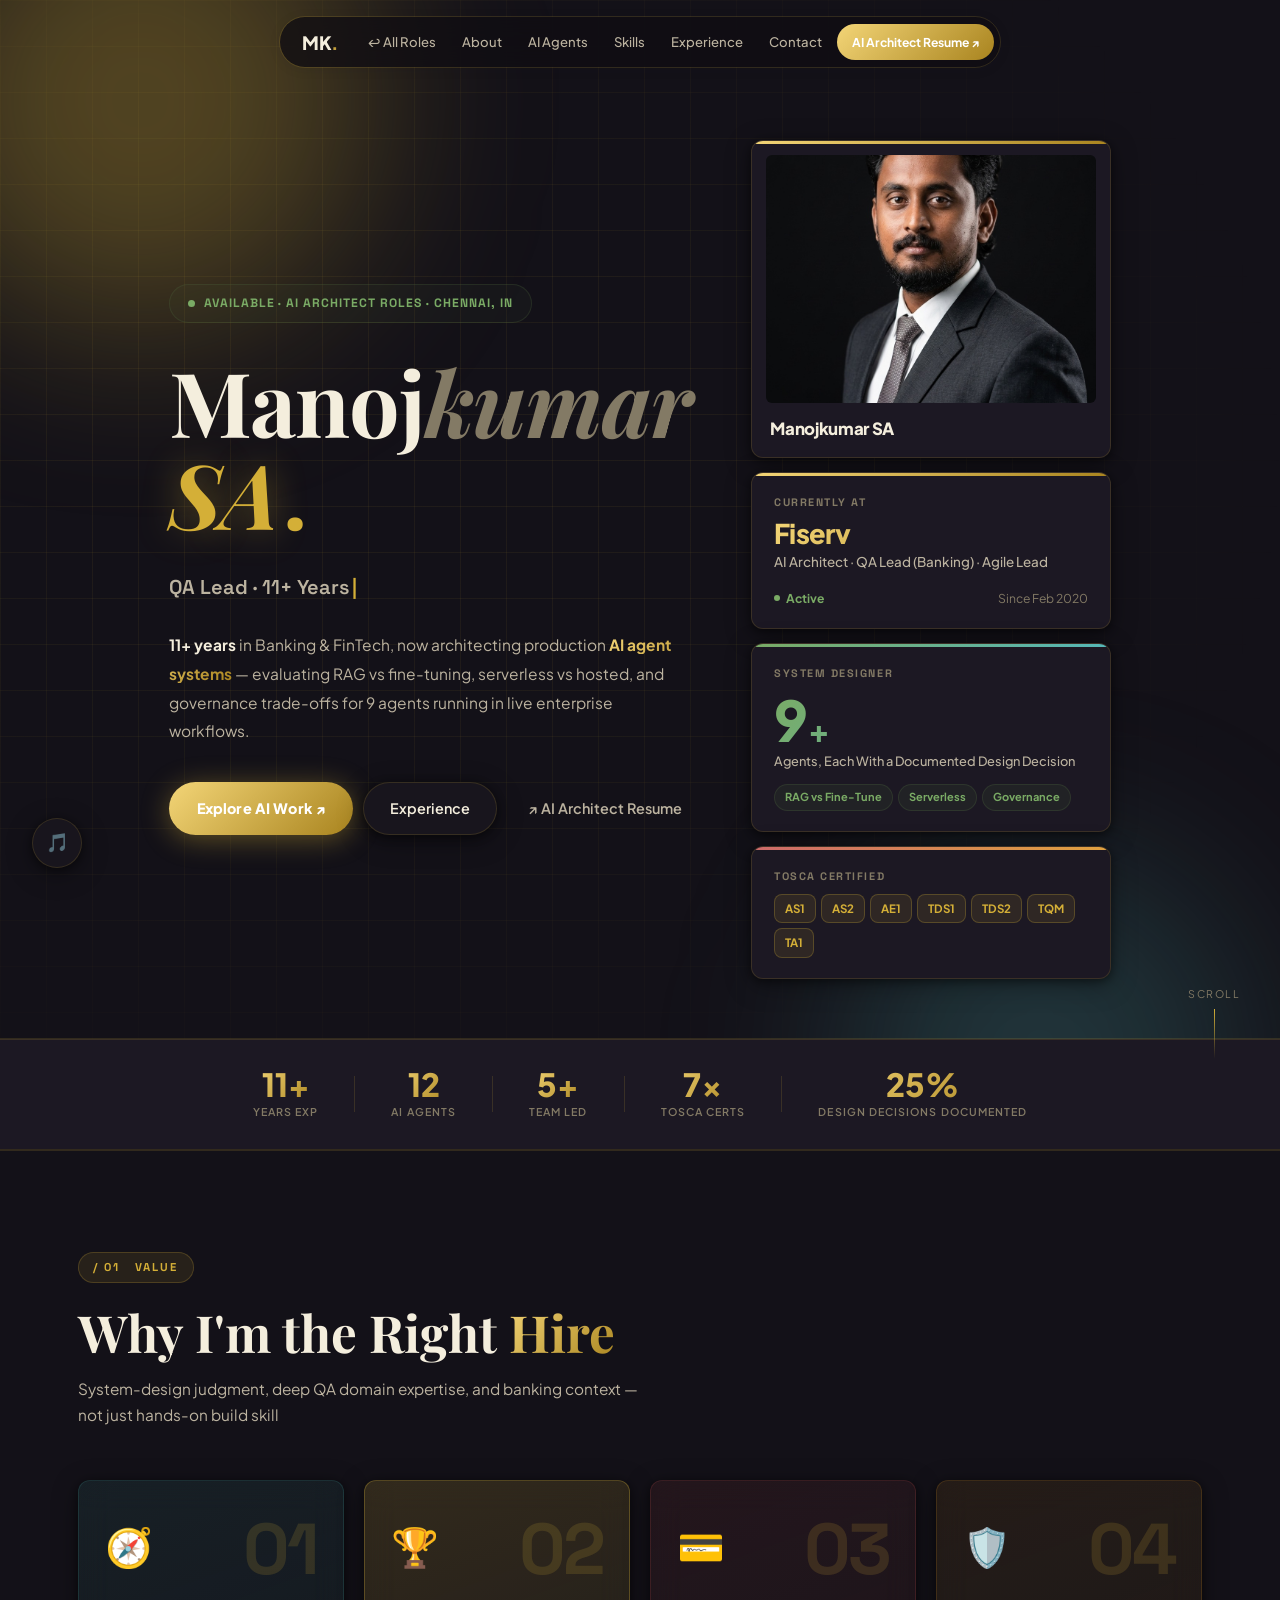
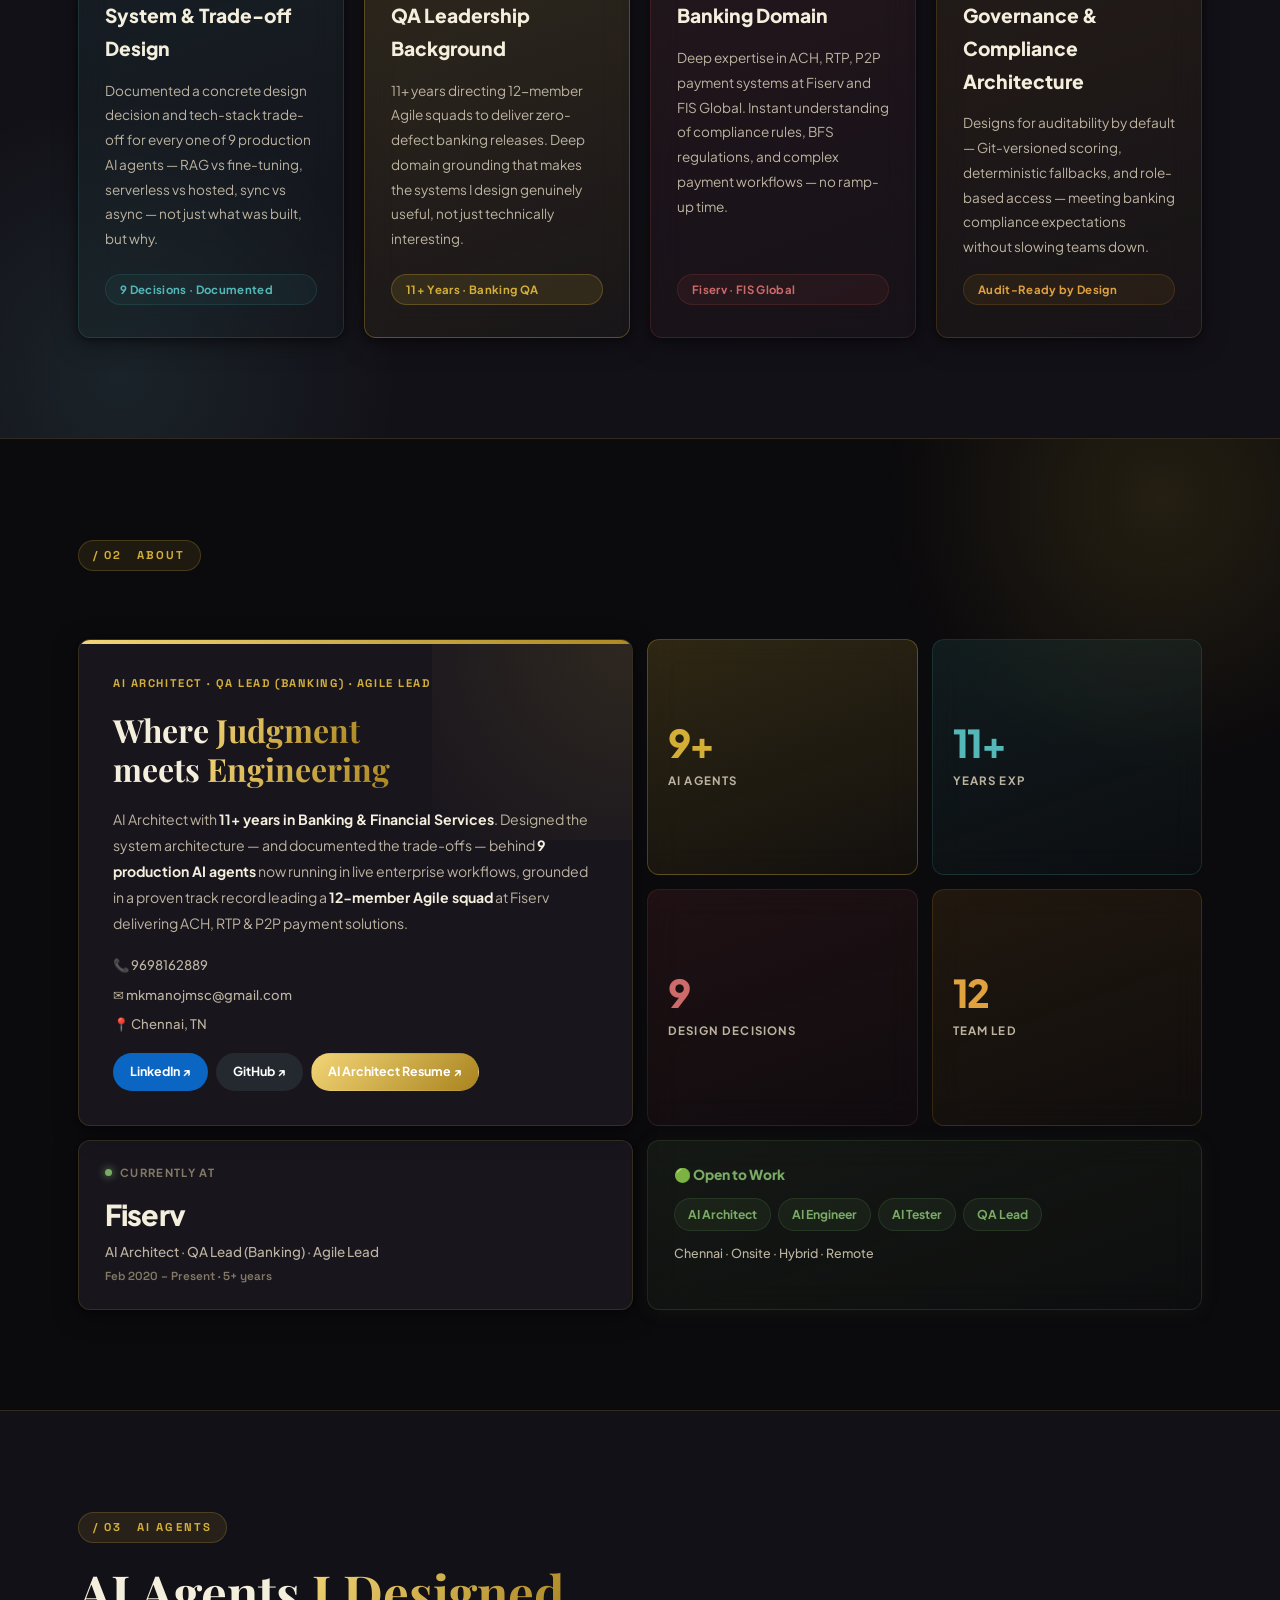
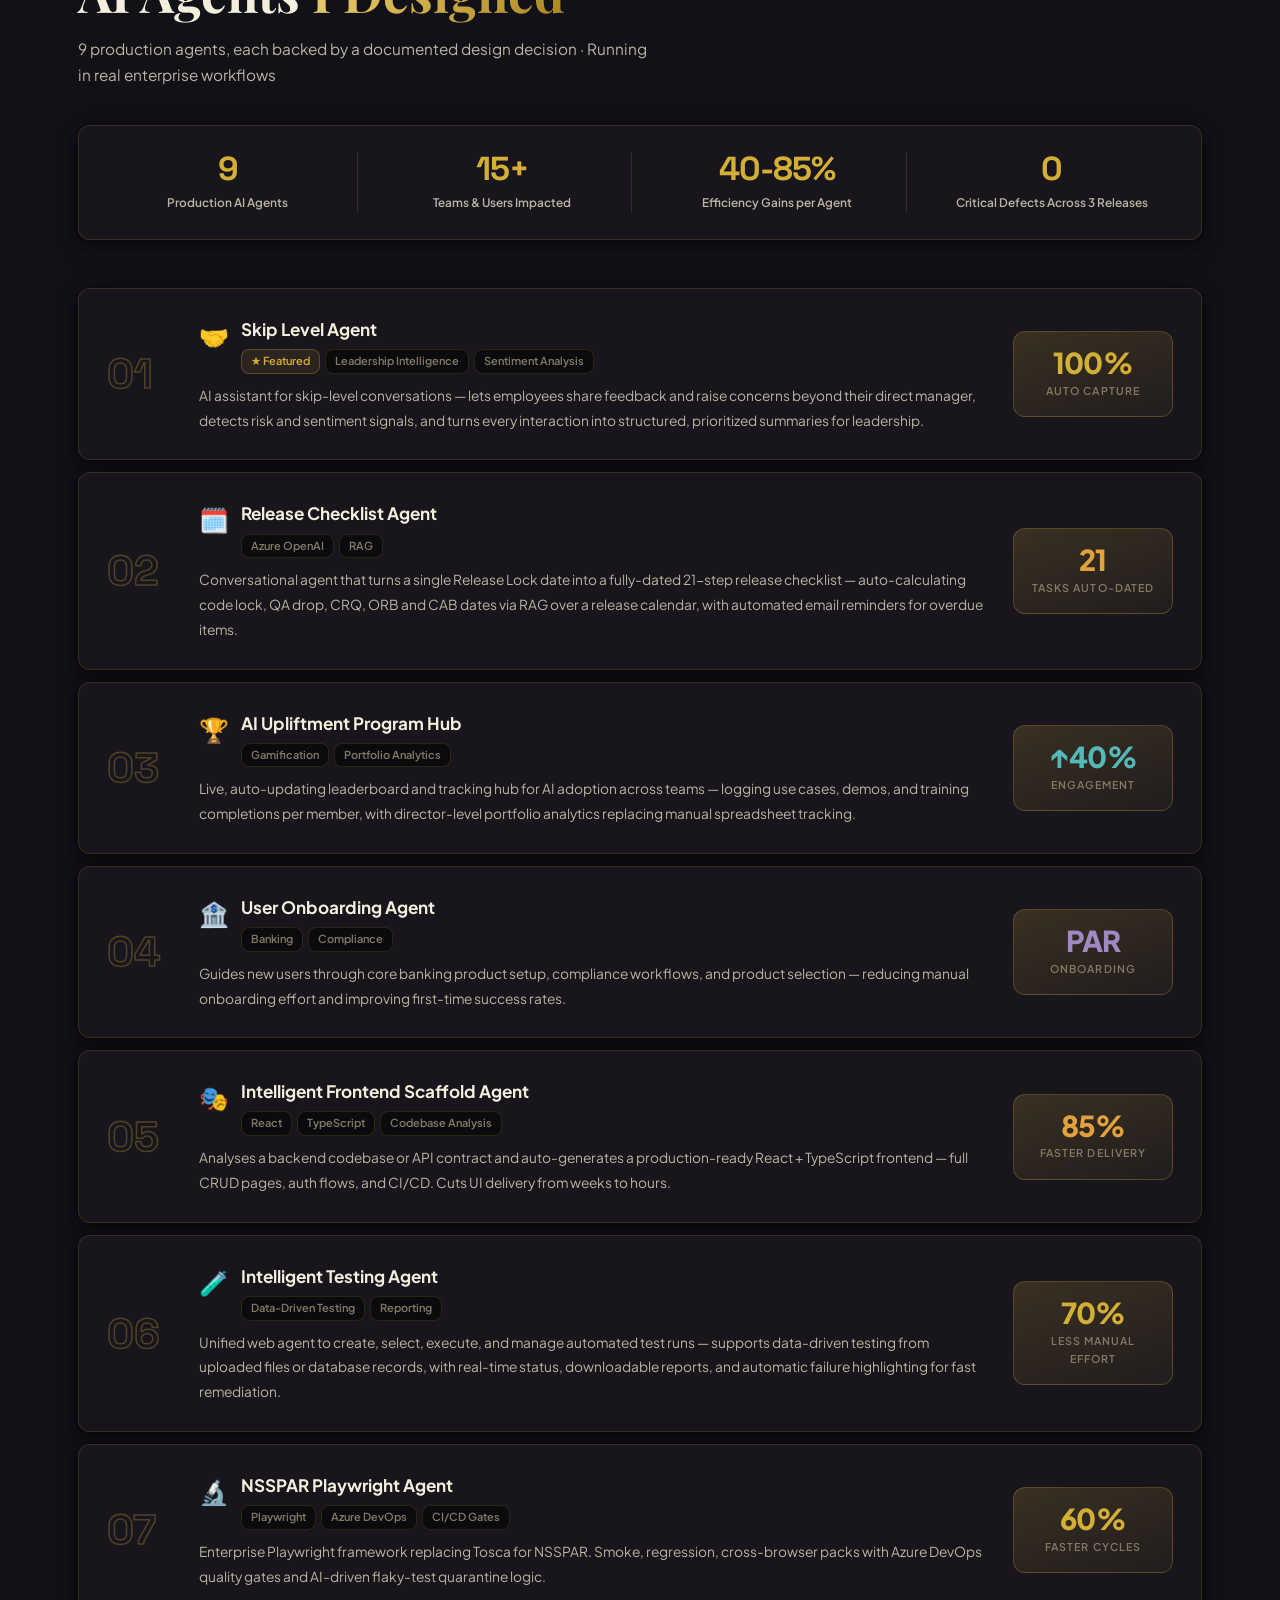
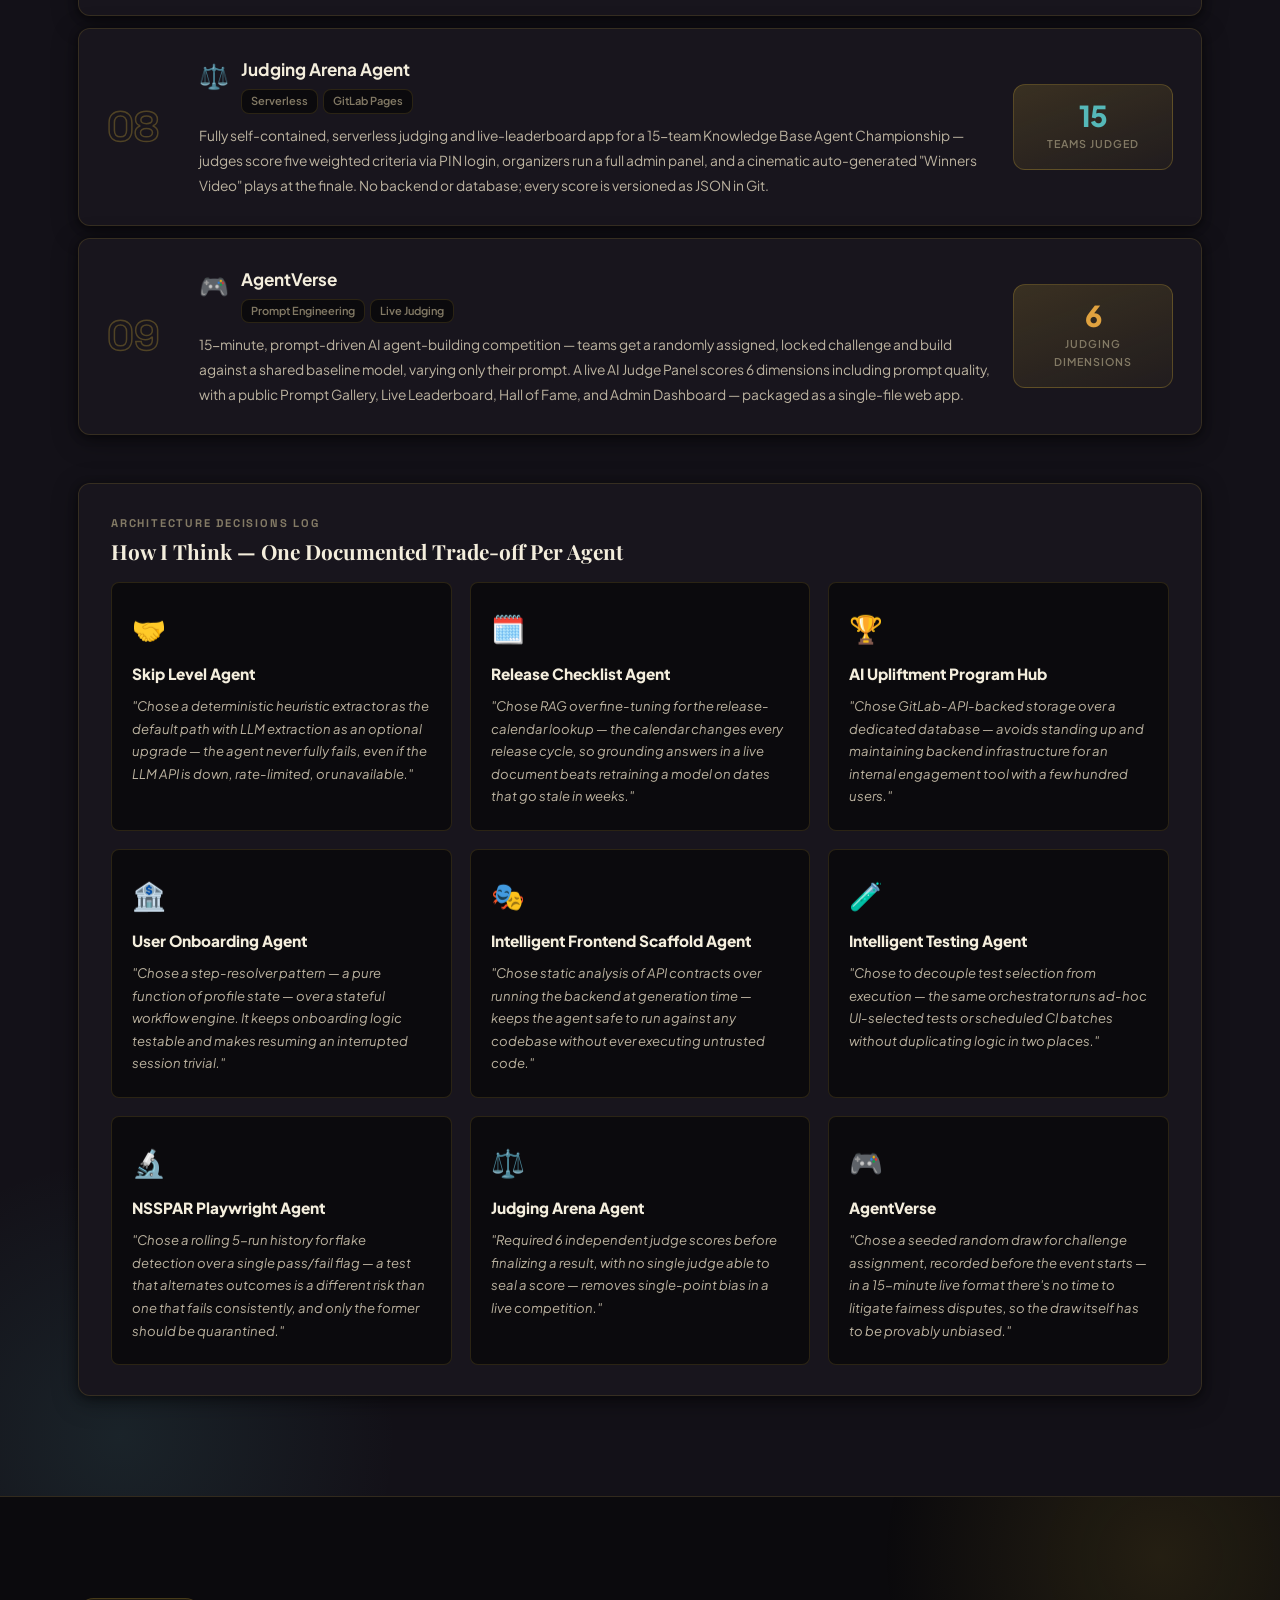
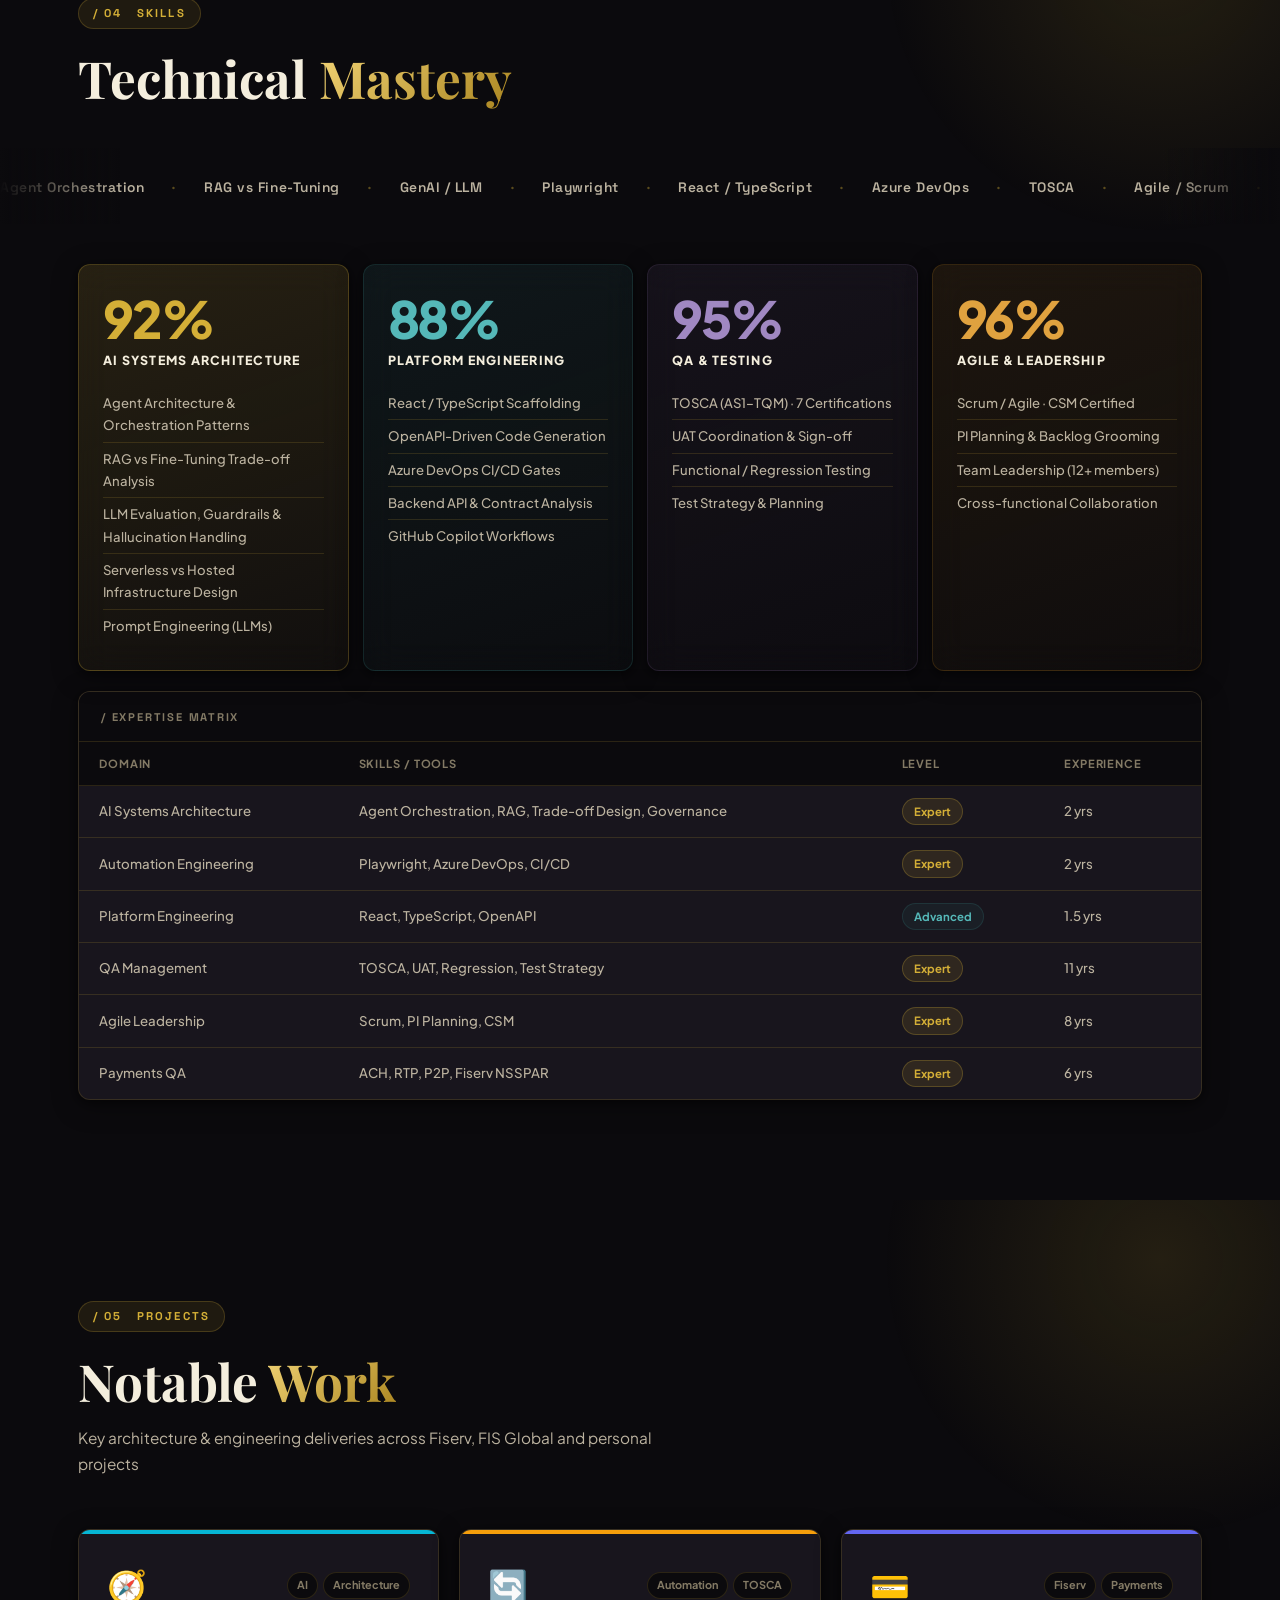
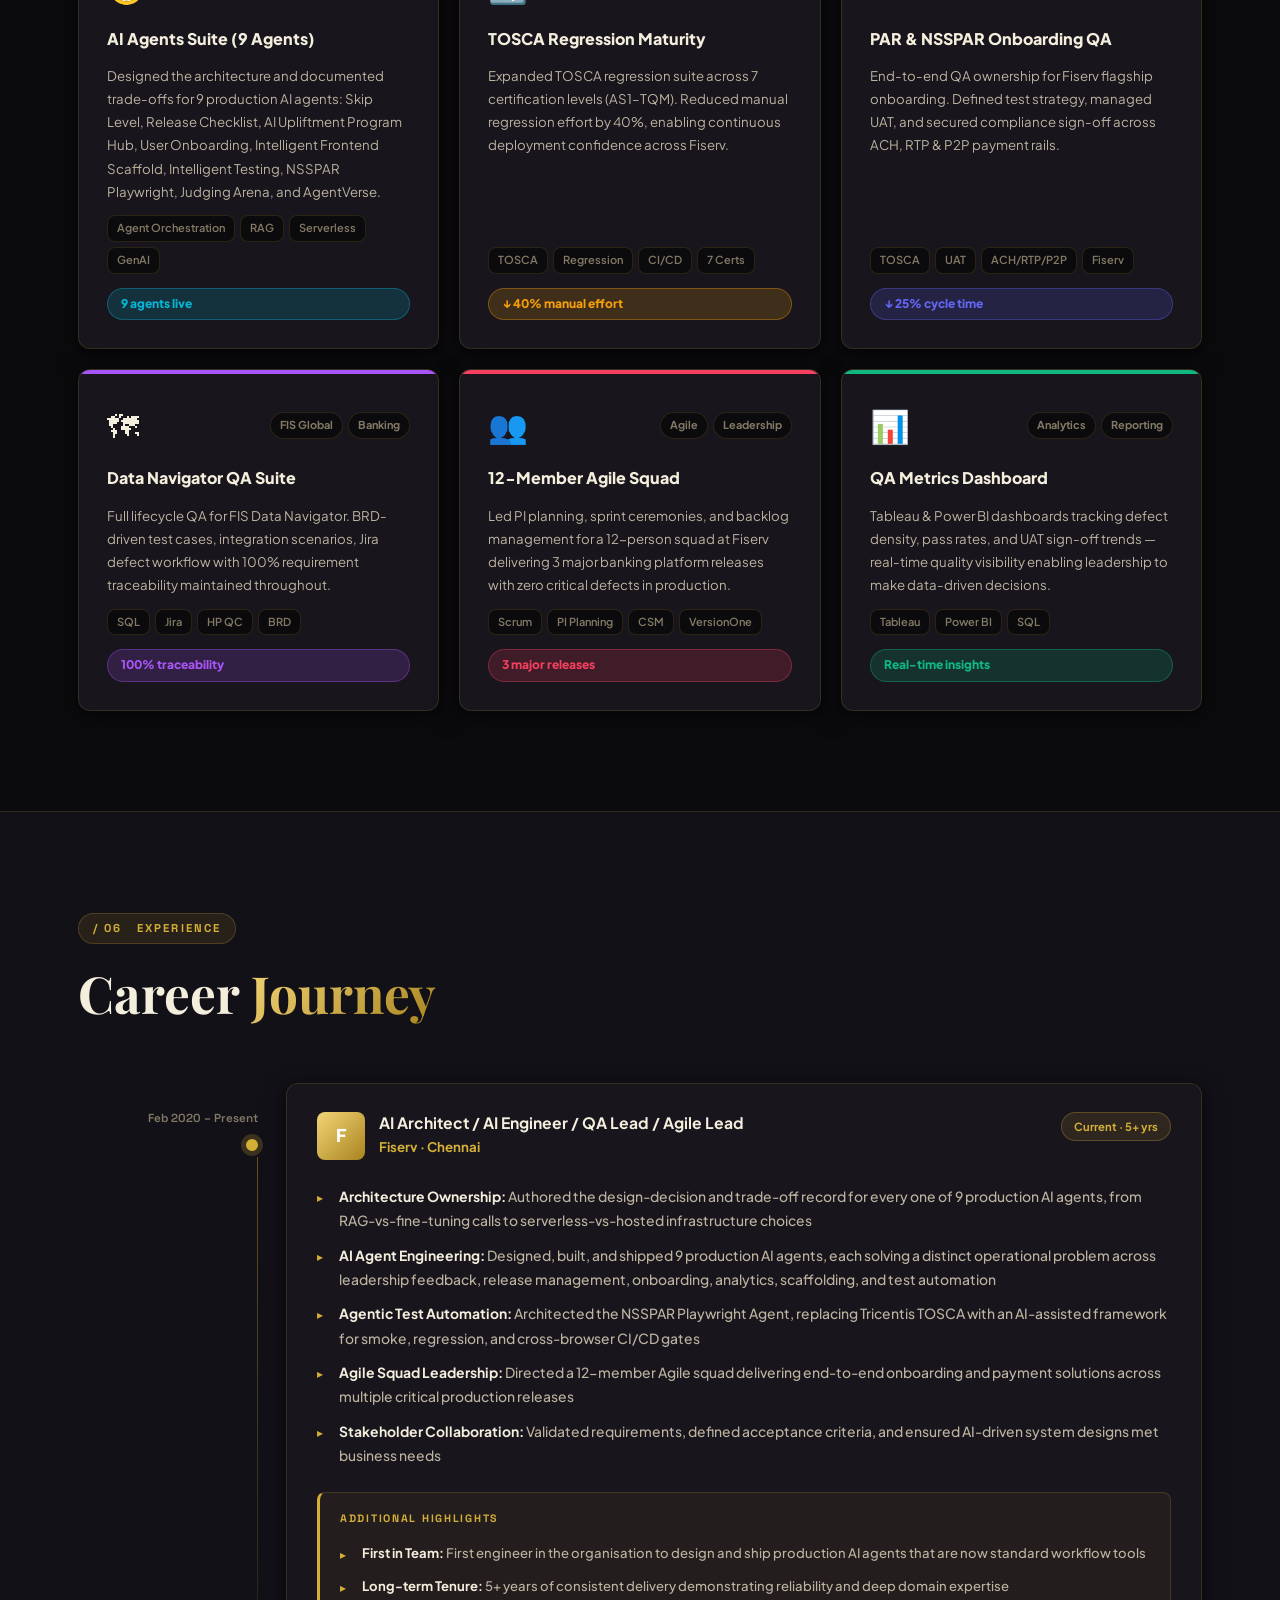
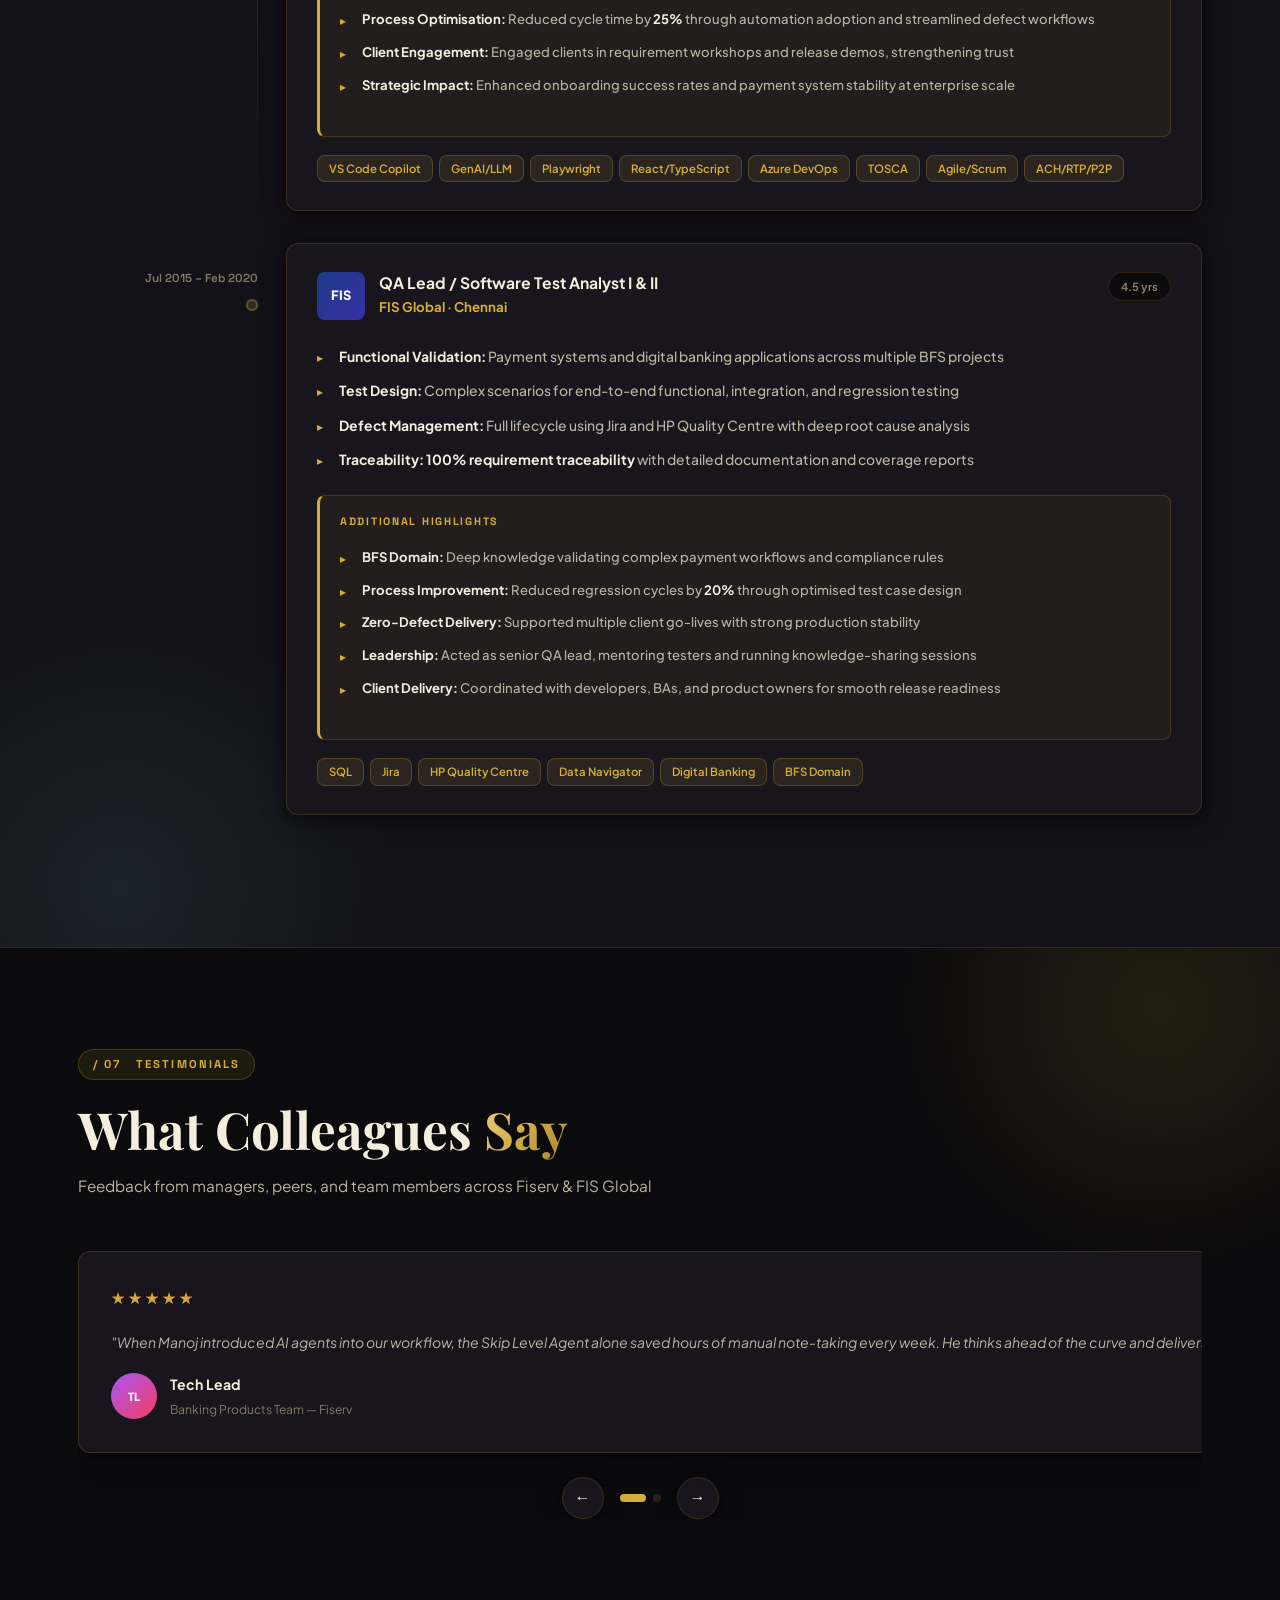
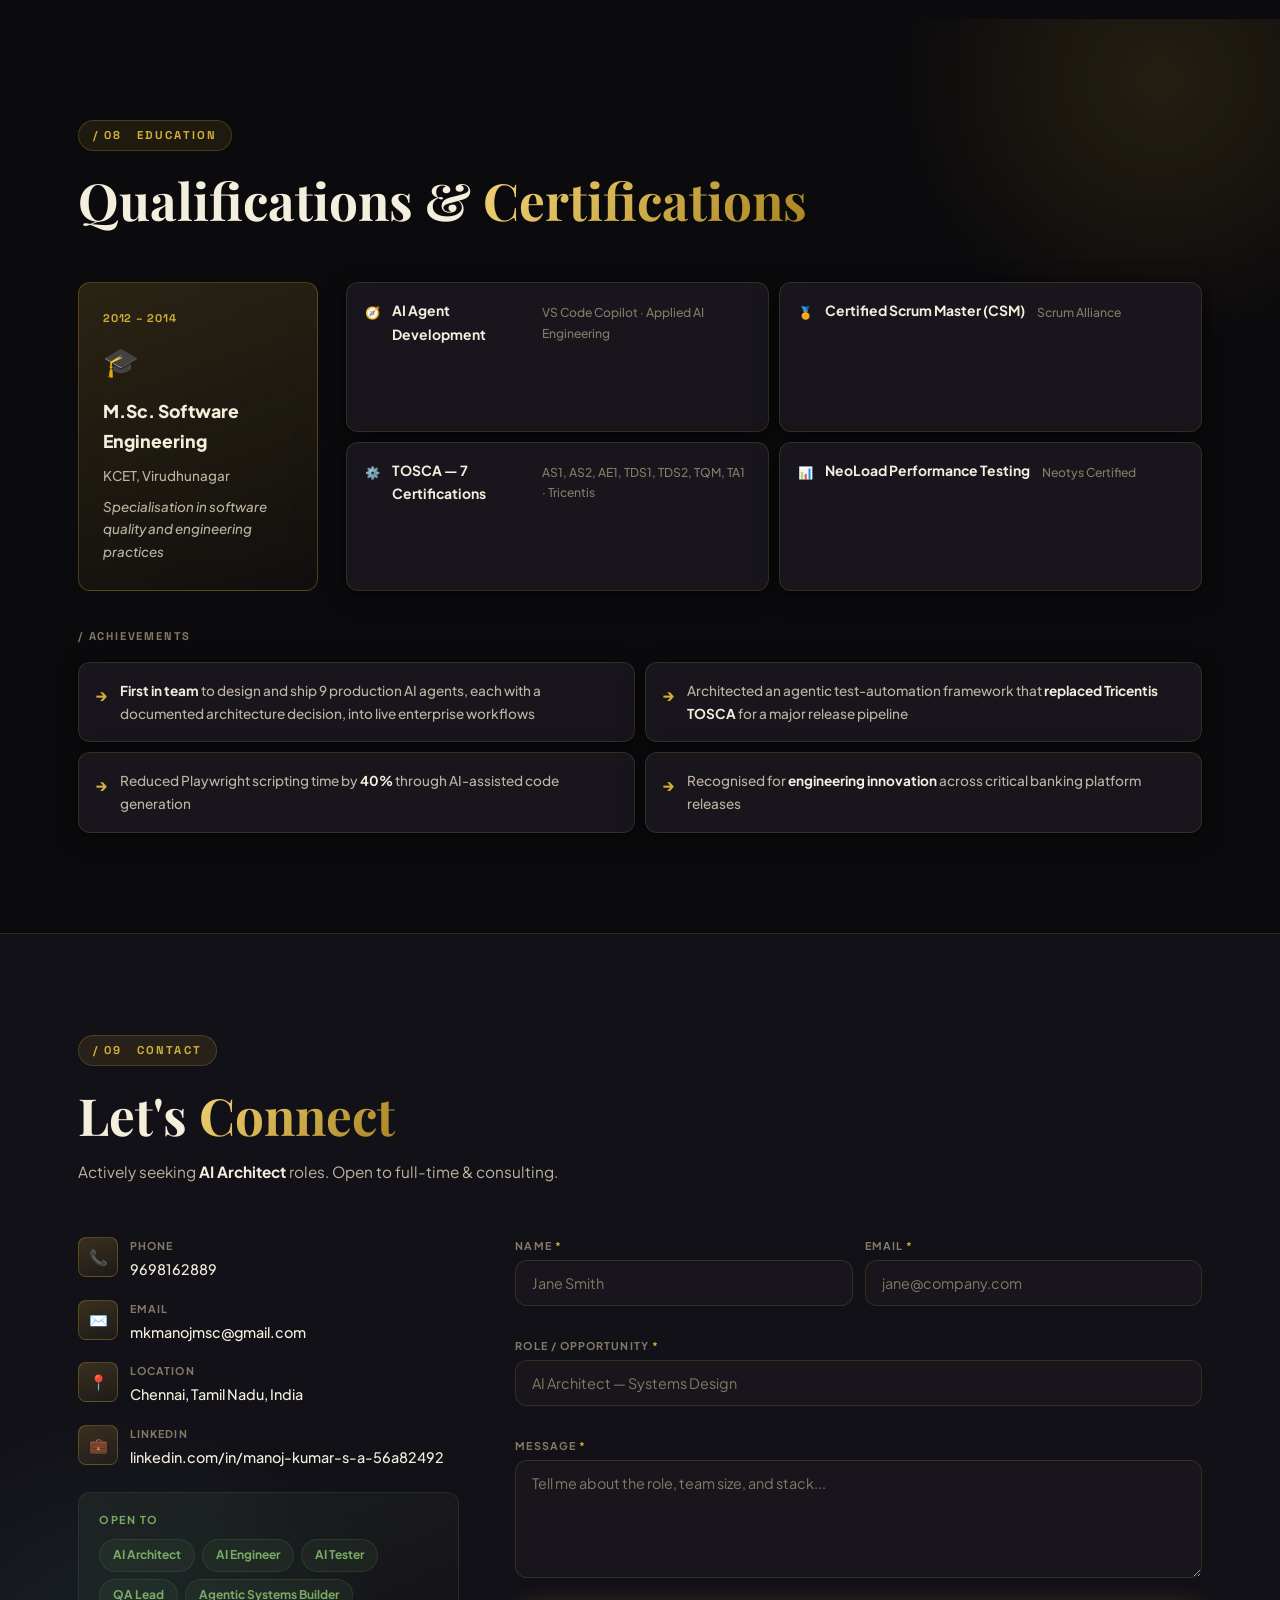
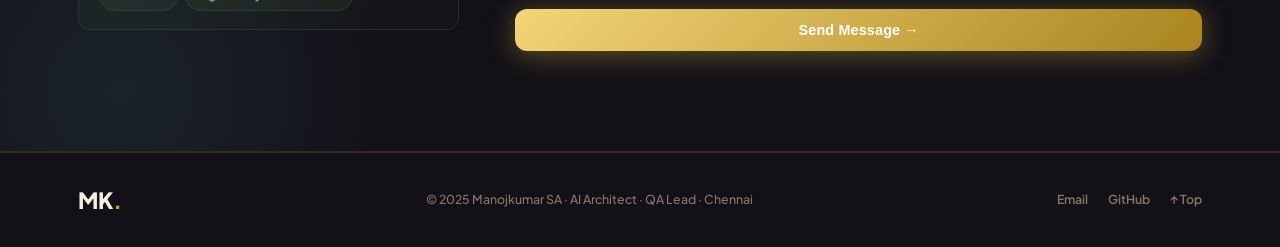
==== commit 0a404367: "Synthesize an original, royalty-free ambient background track and wire it up" ====
--- a/index-ai-architect.html
+++ b/index-ai-architect.html
@@ -857,7 +857,7 @@
 
 <button id="backTop" class="back-top" aria-label="Back to top">↑</button>
 <button id="musicToggle" class="music-toggle" aria-label="Toggle background music" aria-pressed="false"><span class="music-ico">🎵</span></button>
-<audio id="bgMusic" src="audio/ambient.mp3" loop preload="none"></audio>
+<audio id="bgMusic" src="audio/ambient.wav" loop preload="none"></audio>
 
 <script src="script.js?v=4"></script>
 </body>
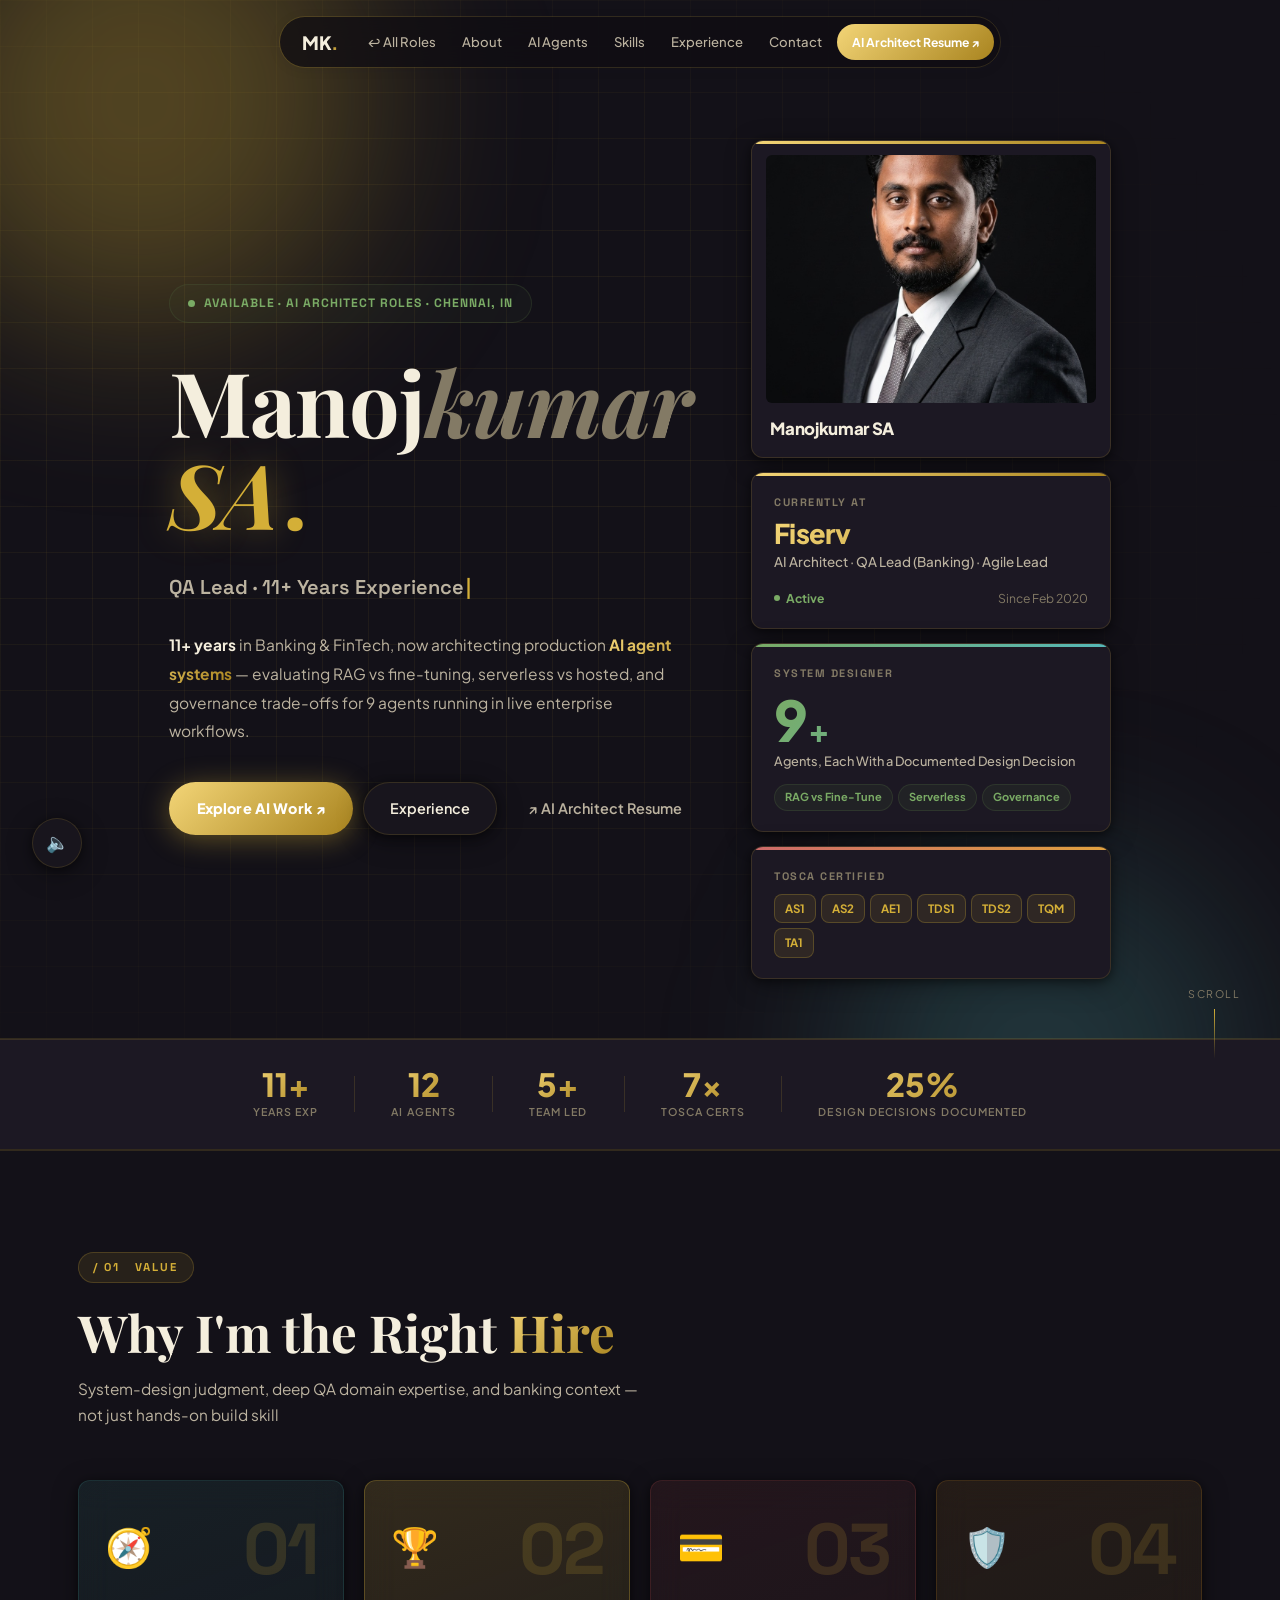
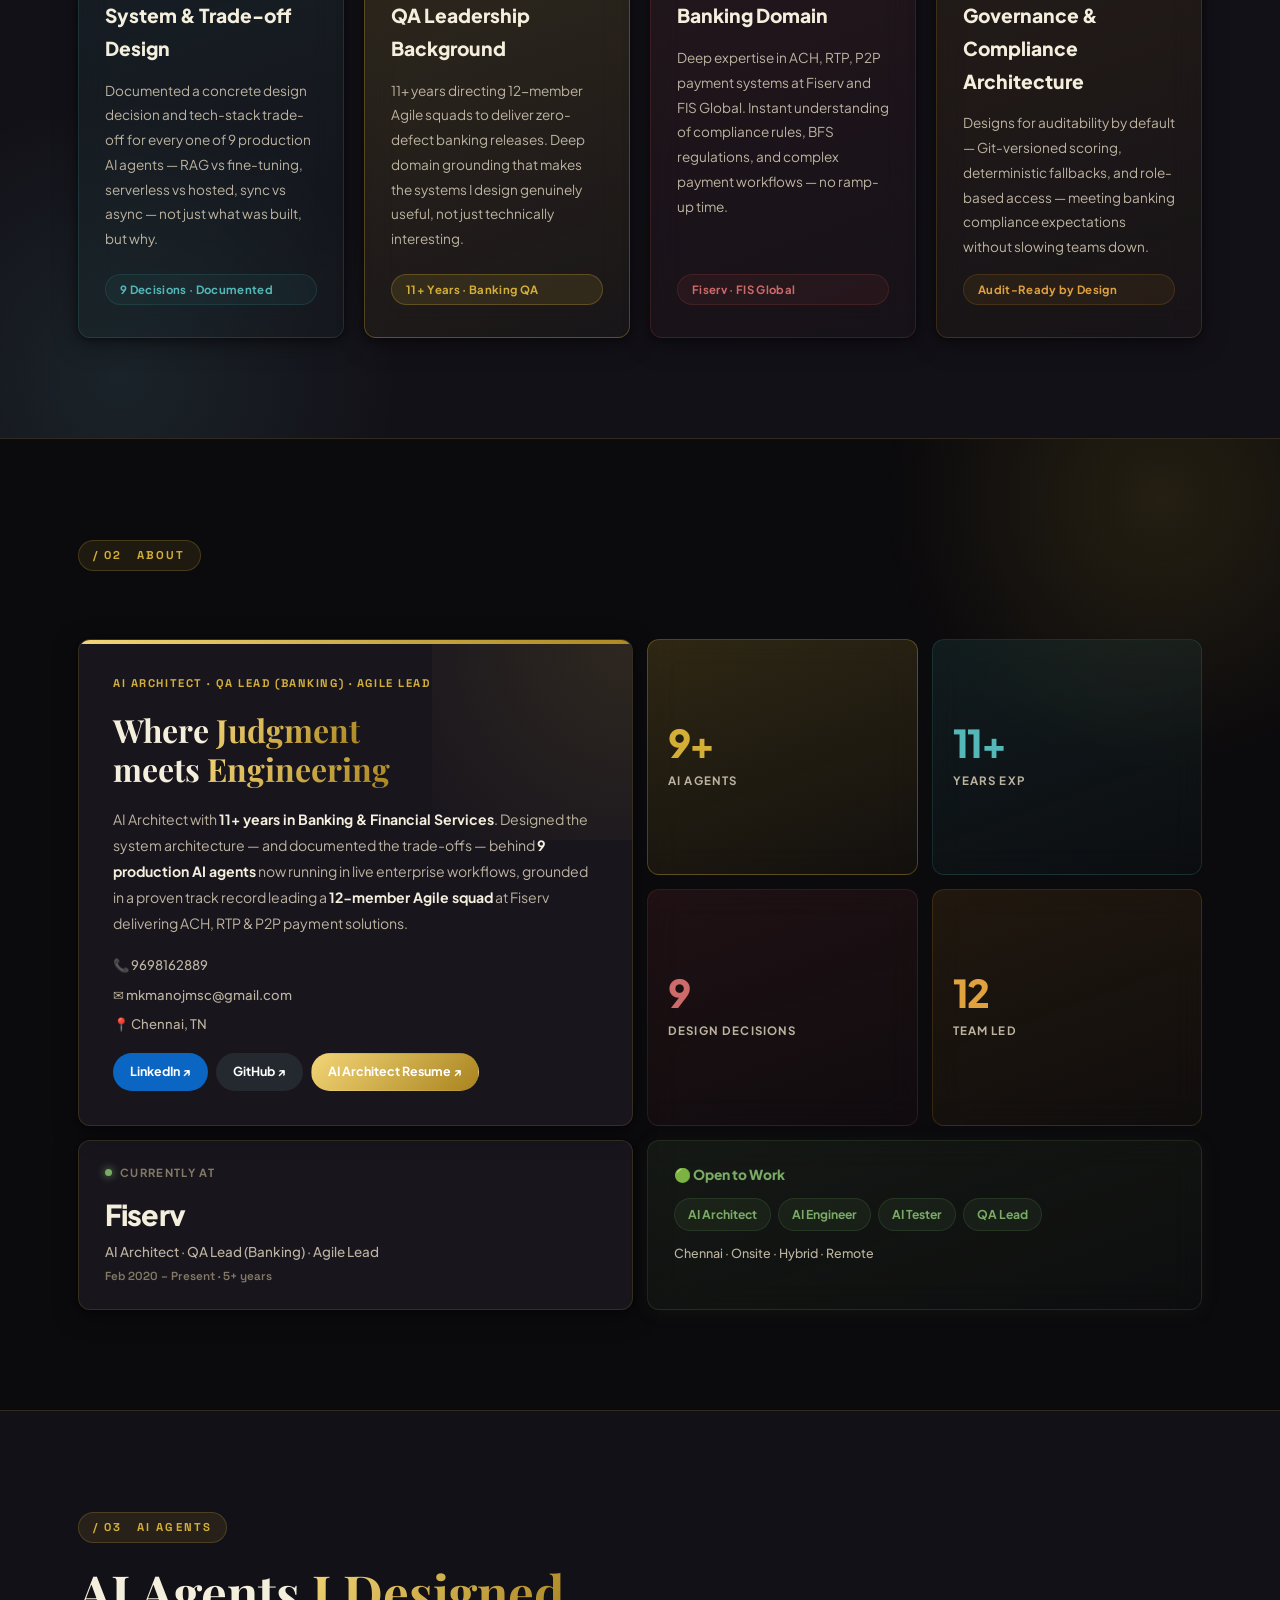
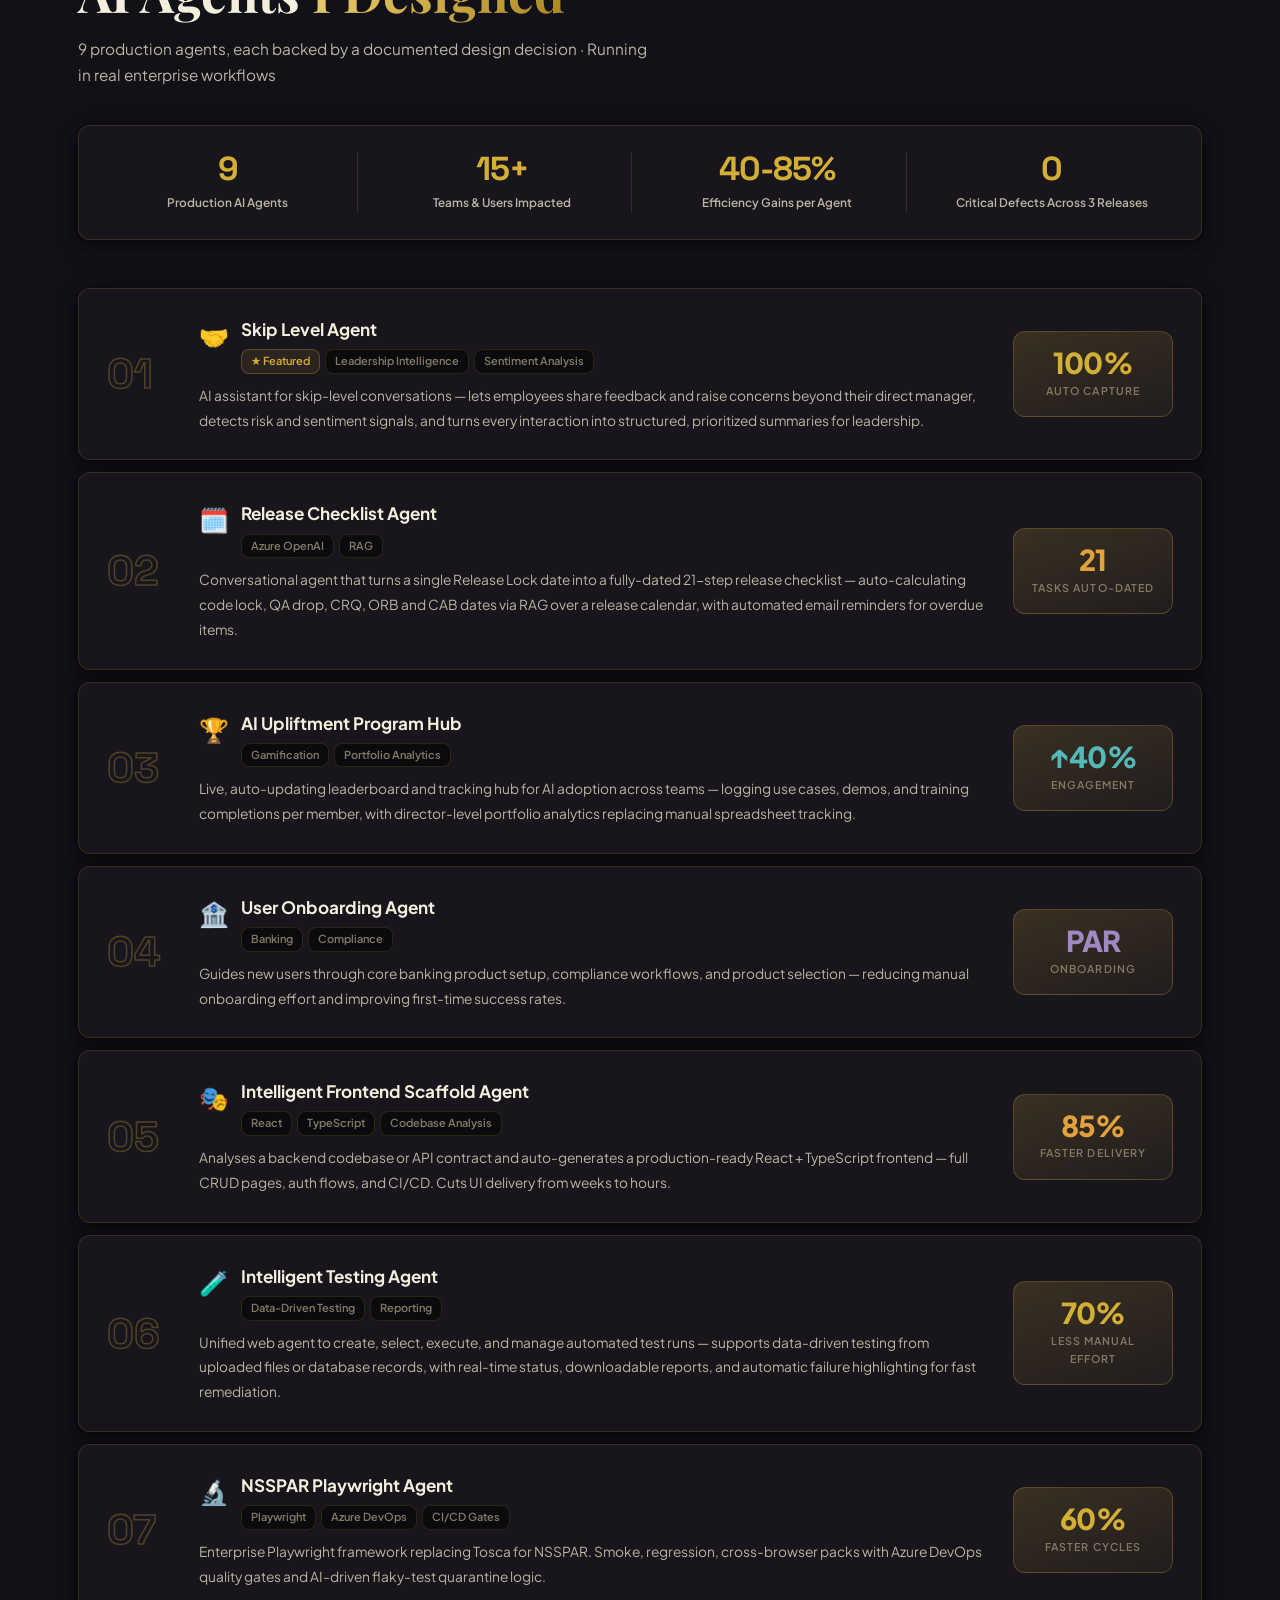
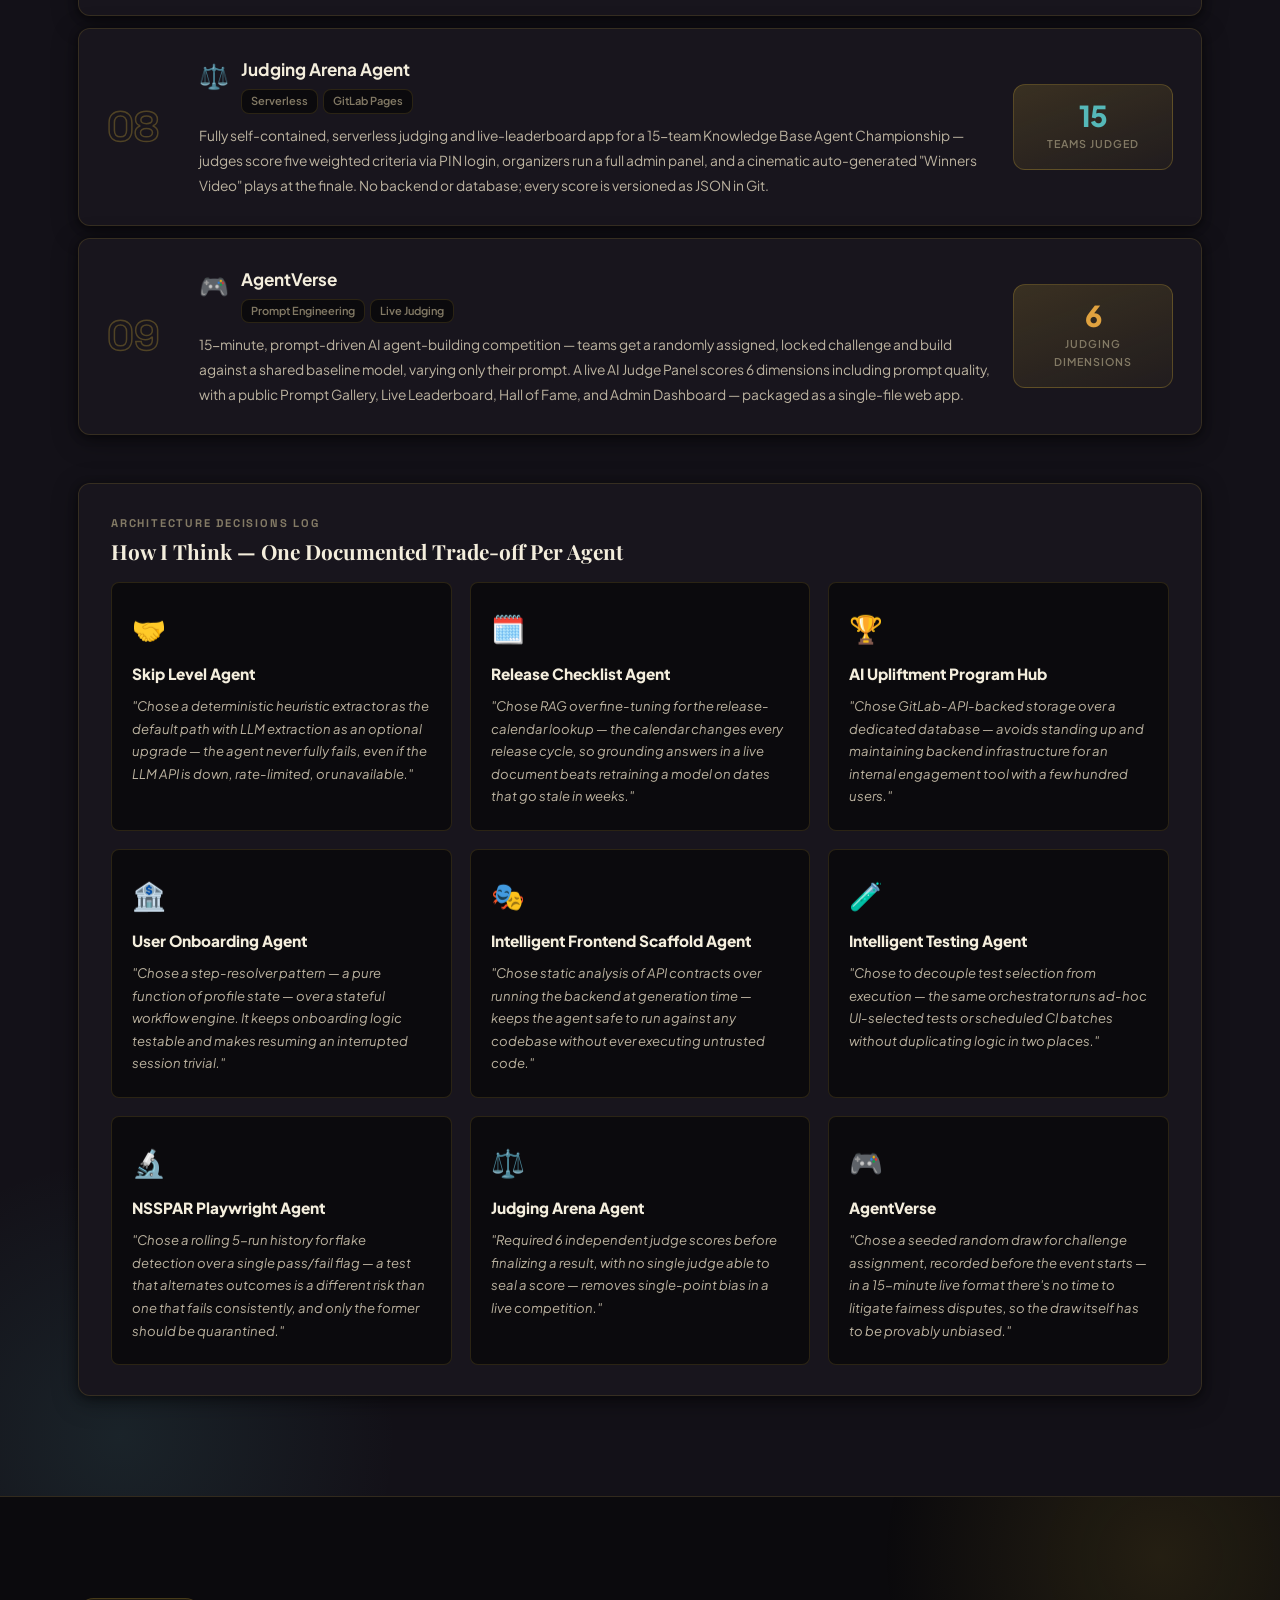
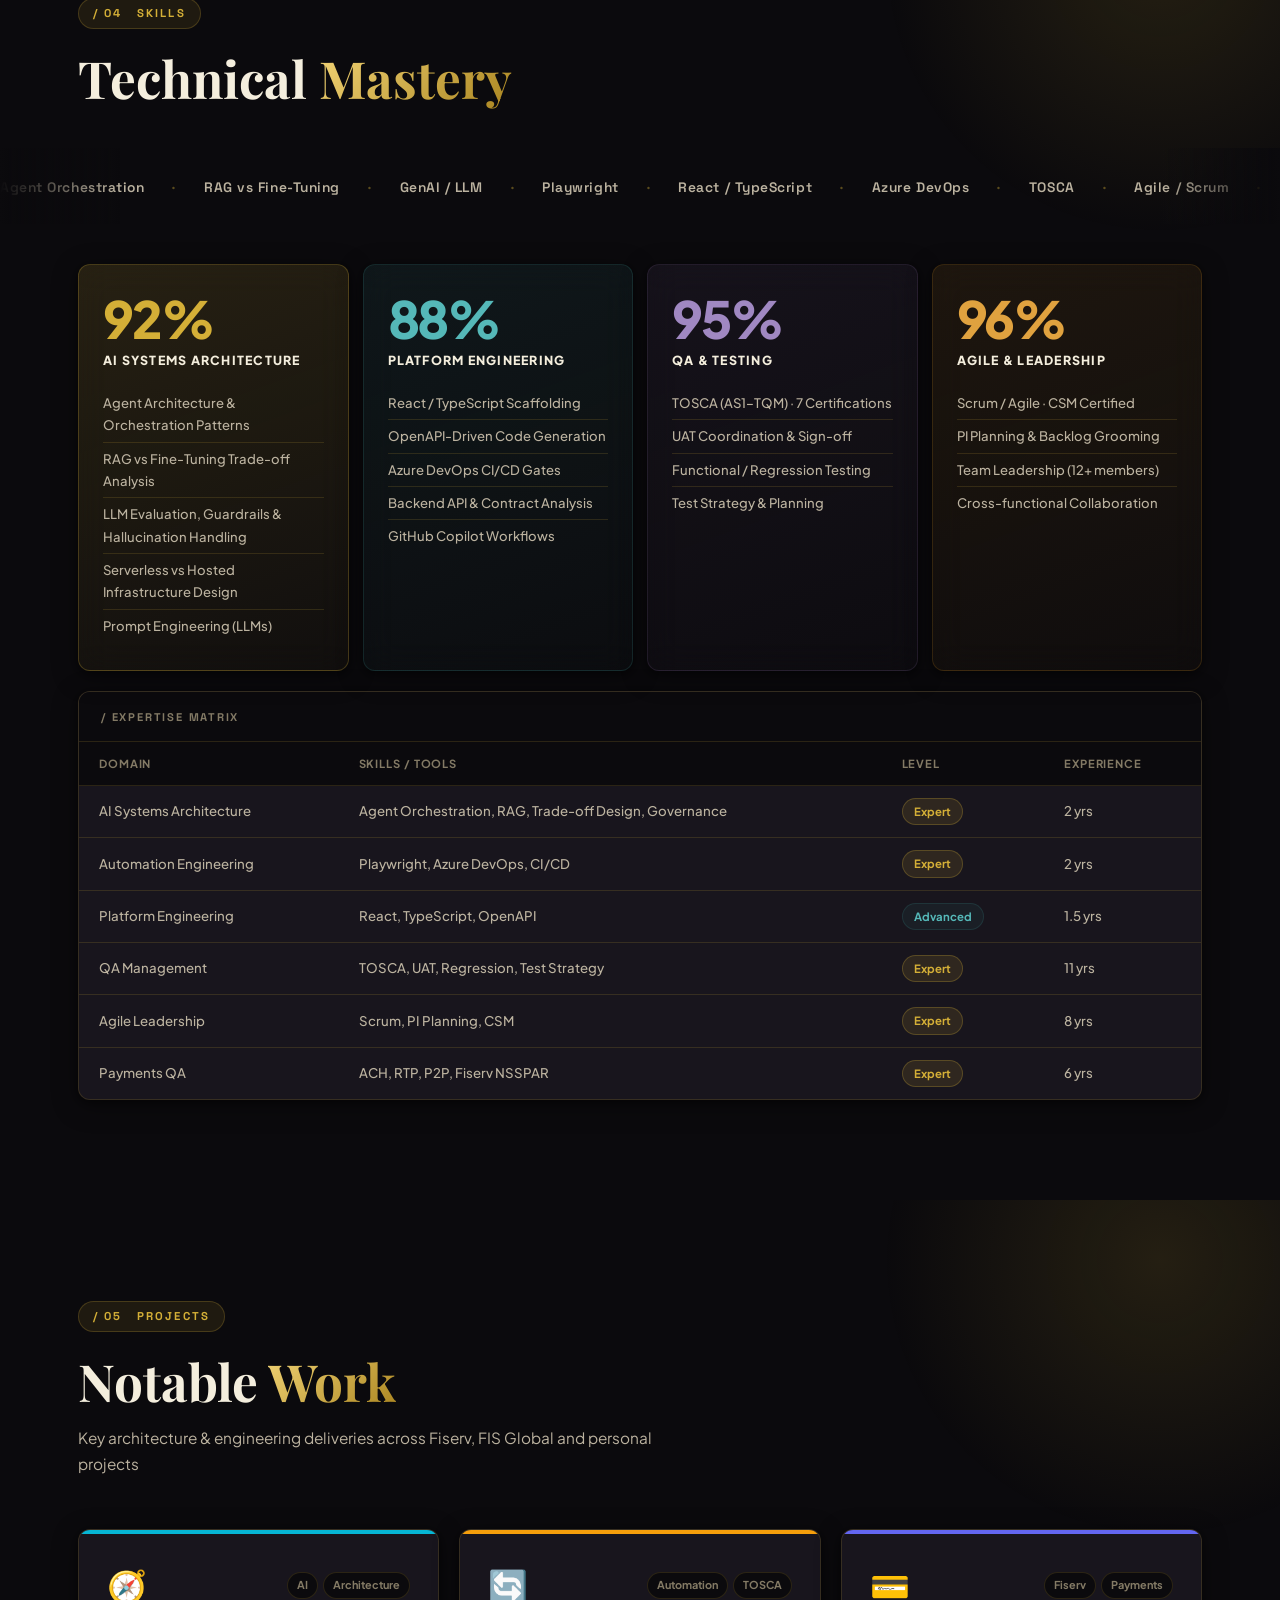
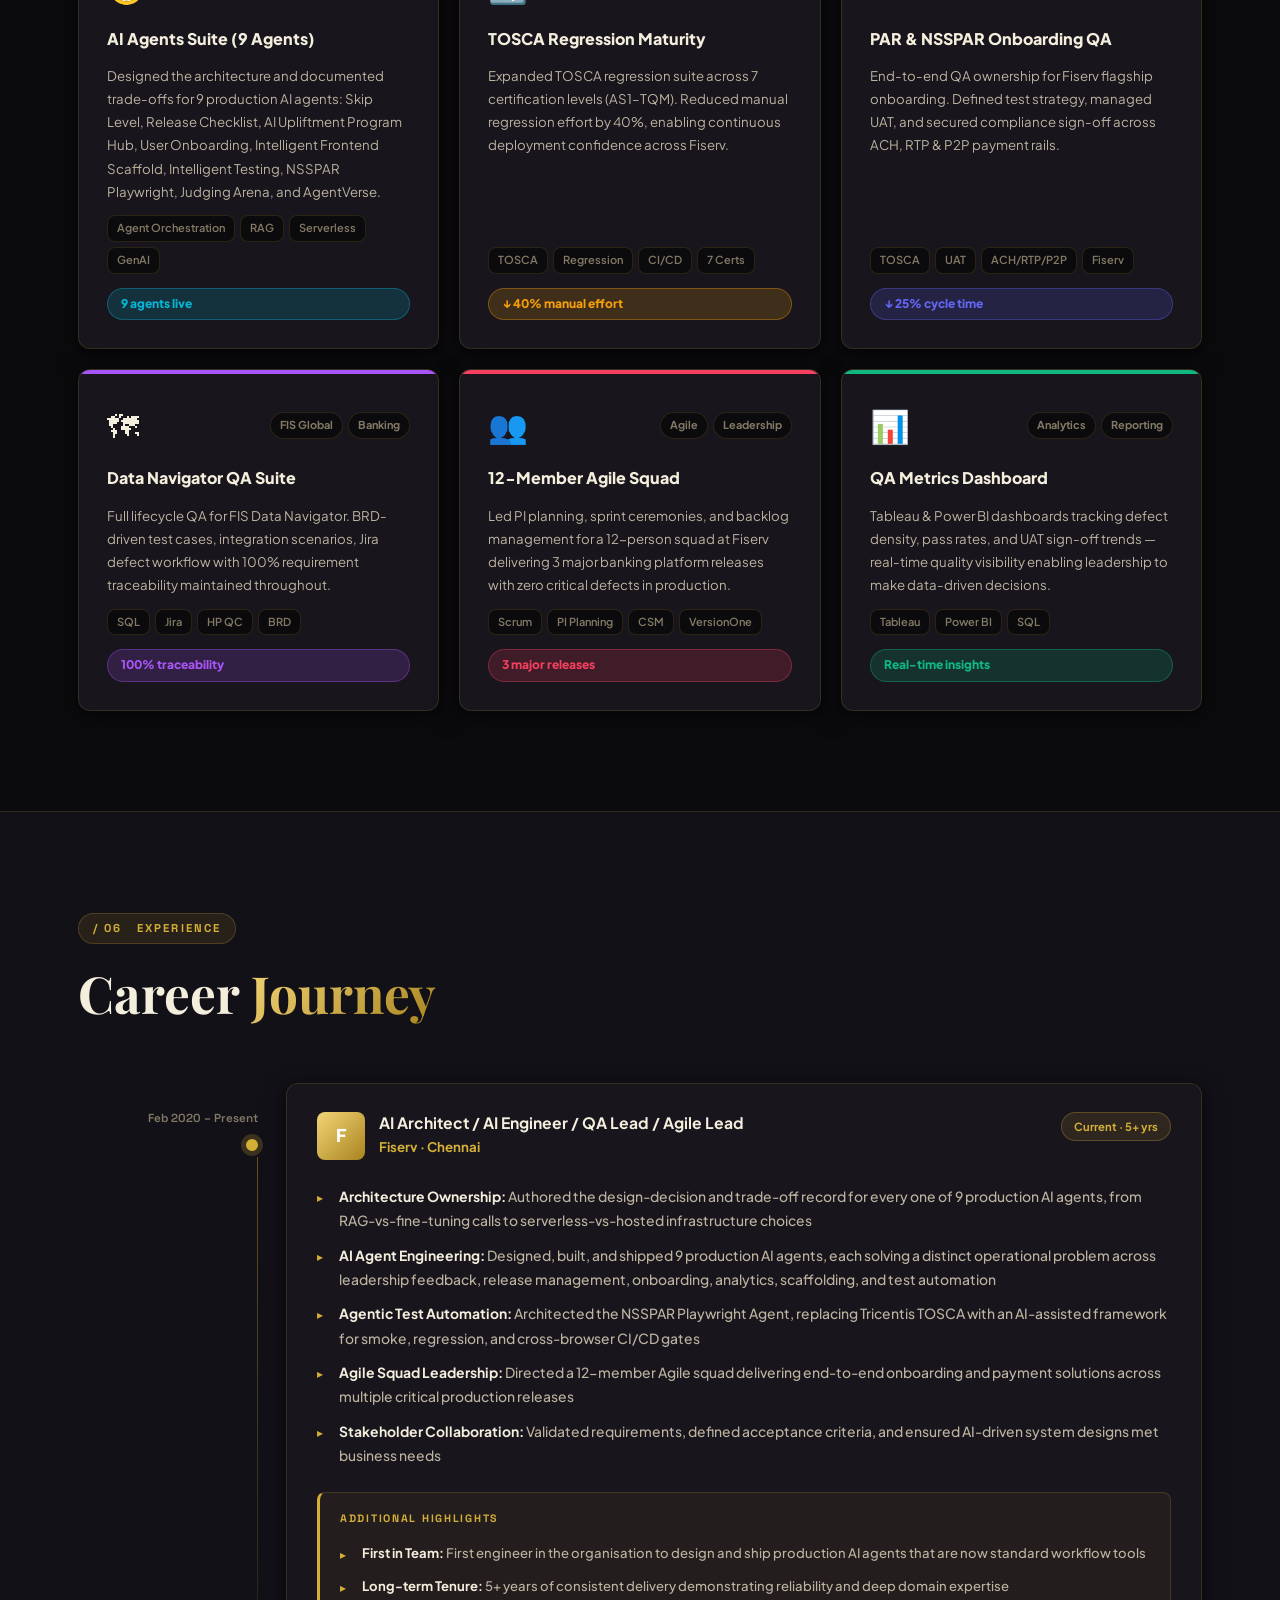
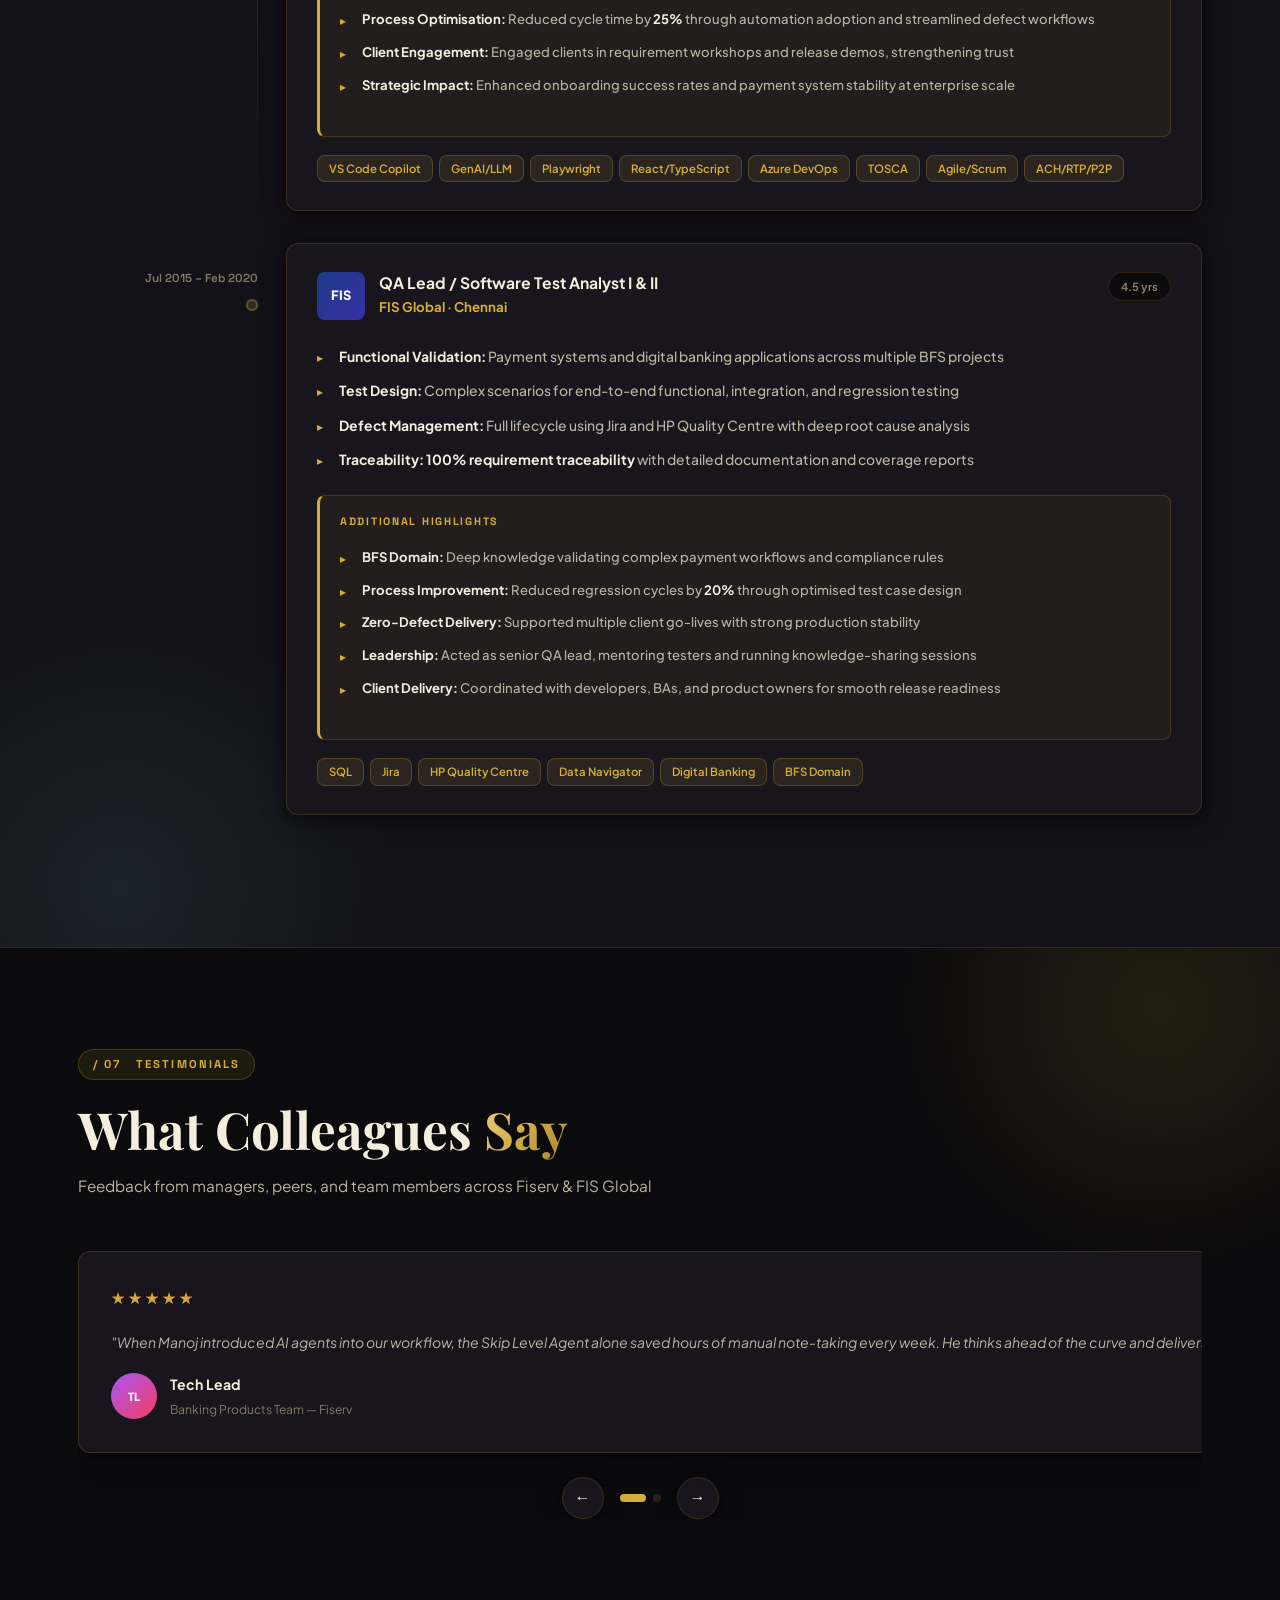
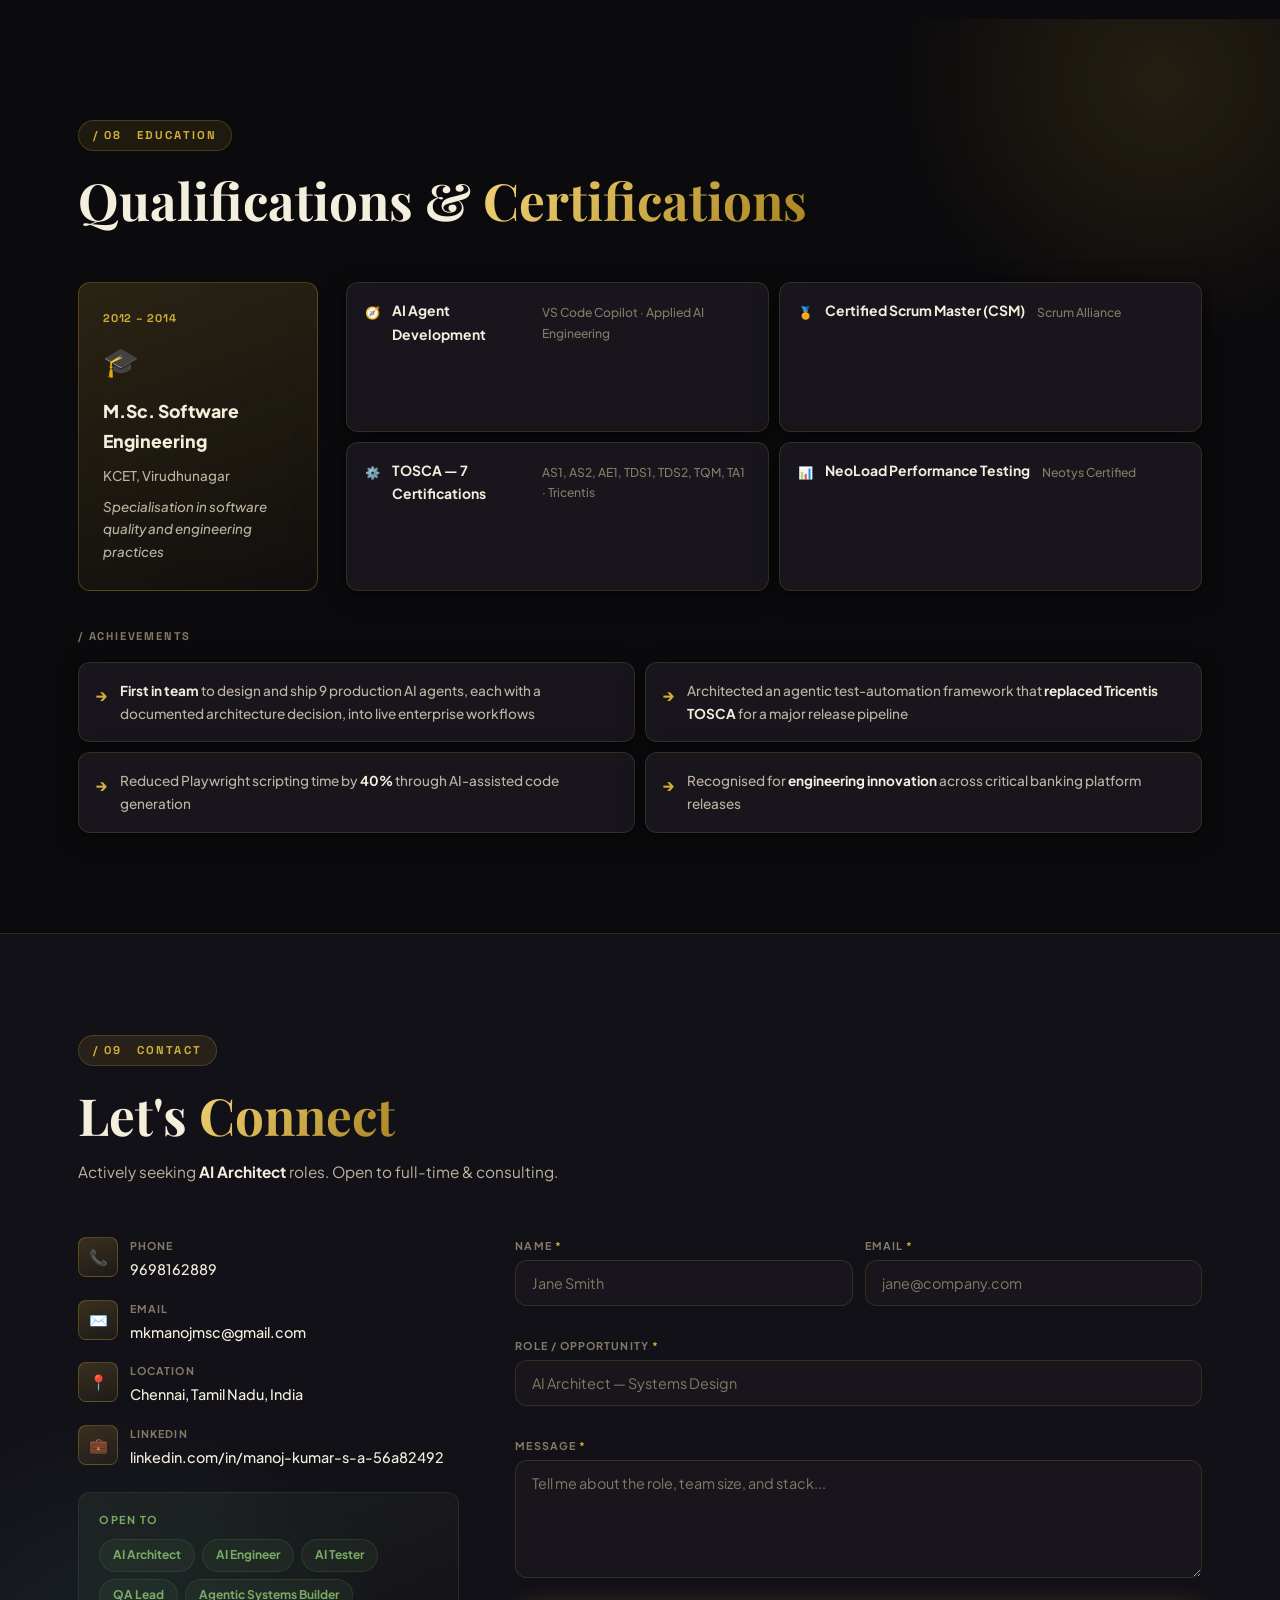
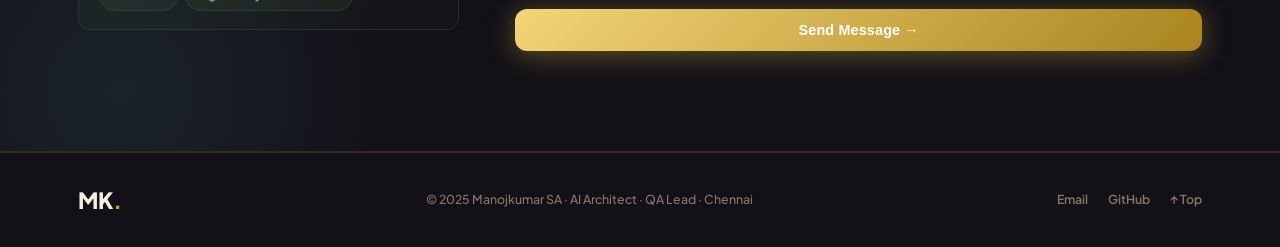
==== commit df5e950d: "Replace looping background music with a one-time voice intro about Manojkumar (auto-mutes when done)" ====
--- a/index-ai-architect.html
+++ b/index-ai-architect.html
@@ -856,8 +856,8 @@
 </footer>
 
 <button id="backTop" class="back-top" aria-label="Back to top">↑</button>
-<button id="musicToggle" class="music-toggle" aria-label="Toggle background music" aria-pressed="false"><span class="music-ico">🎵</span></button>
-<audio id="bgMusic" src="audio/ambient.wav" loop preload="none"></audio>
+<button id="introToggle" class="music-toggle" aria-label="Play voice intro about Manojkumar" aria-pressed="false"><span class="music-ico">🔈</span></button>
+<audio id="introAudio" src="audio/intro.wav" preload="none"></audio>
 
 <script src="script.js?v=4"></script>
 </body>
